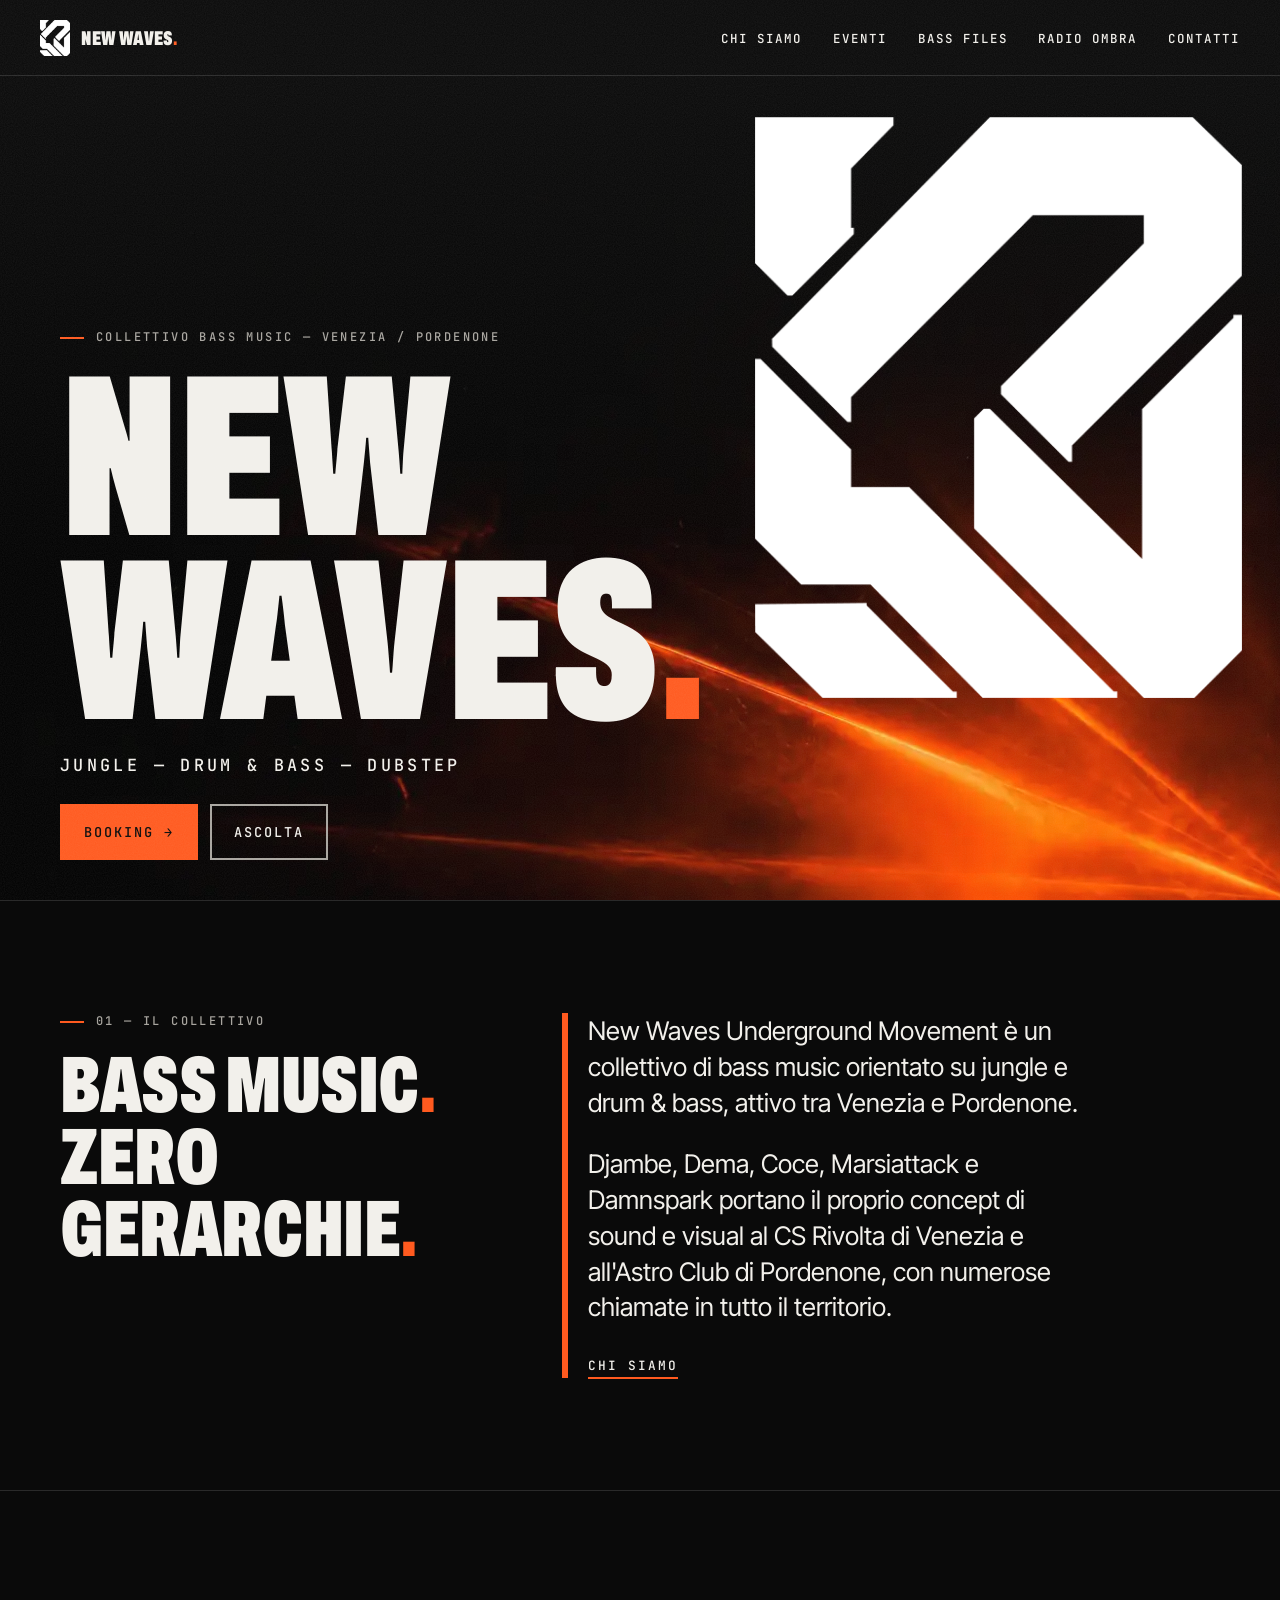
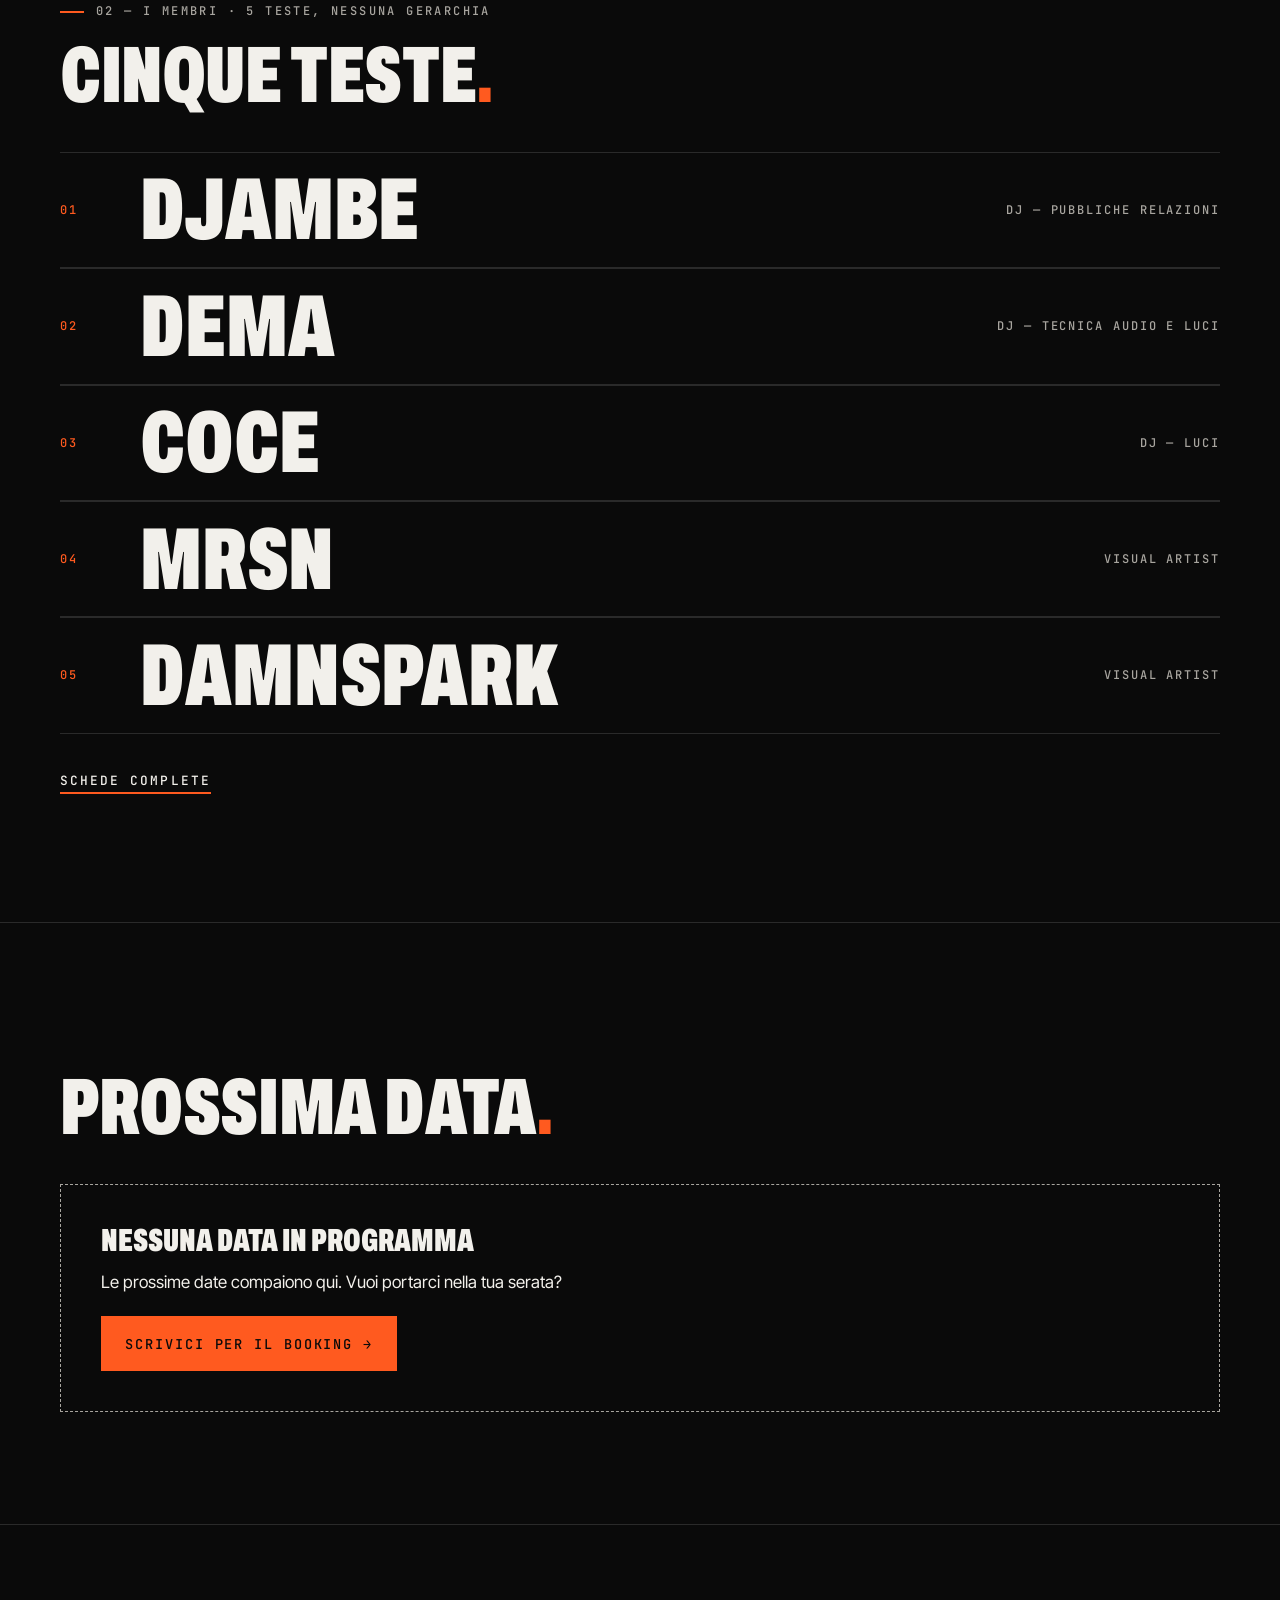
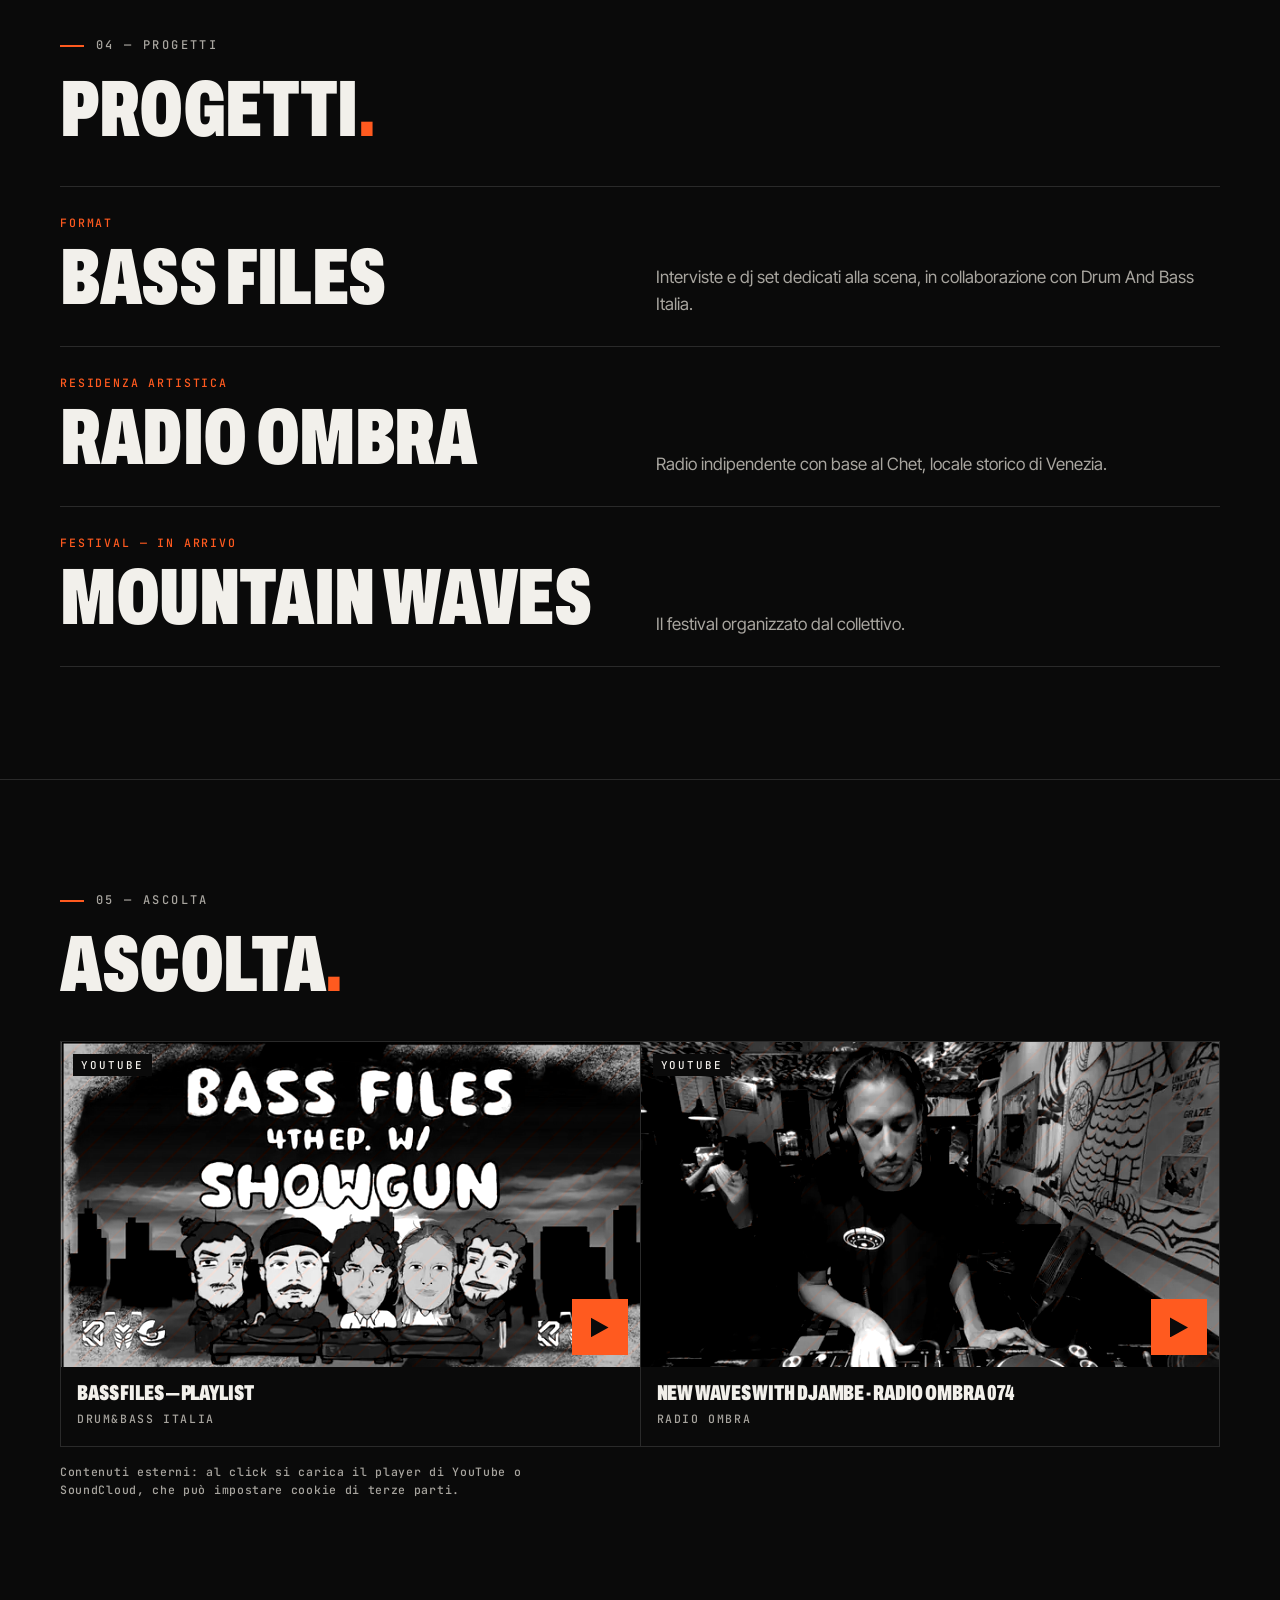
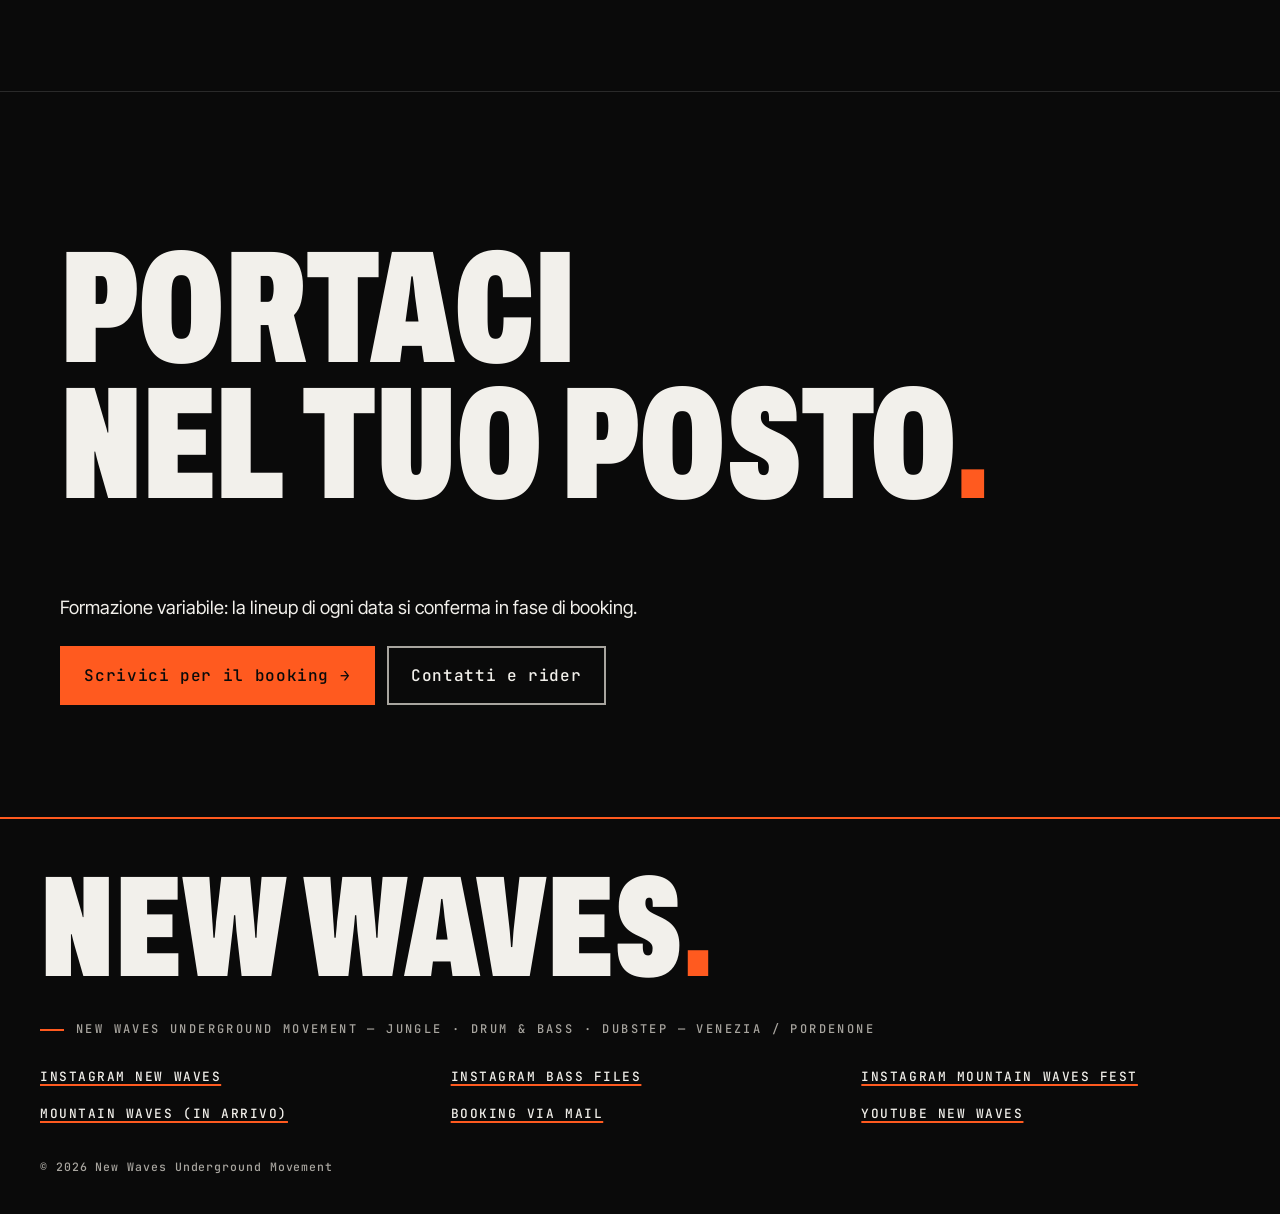
==== index.html @ 93626334 "feat: link YouTube (canale, playlist Bass Files, Radio Ombra 074), supporto playlist nel facade Co-A" ====
<!doctype html>
<html lang="it">
<head>
  <meta charset="utf-8" />
  <meta name="viewport" content="width=device-width, initial-scale=1" />
  <title>New Waves — Jungle, Drum & Bass, Dubstep tra Venezia e Pordenone</title>
  <meta name="description" content="Collettivo bass music tra Venezia e Pordenone: jungle, drum & bass, dubstep. Membri, progetti, set e booking." />
  
  <meta name="theme-color" content="#0A0A0A" />
  <link rel="canonical" href="https://DOMINIO.TLD/" />
  <!-- Open Graph / Twitter -->
  <meta property="og:type" content="website" />
  <meta property="og:locale" content="it_IT" />
  <meta property="og:title" content="New Waves — Jungle, Drum & Bass, Dubstep tra Venezia e Pordenone" />
  <meta property="og:description" content="Collettivo bass music tra Venezia e Pordenone: jungle, drum & bass, dubstep. Membri, progetti, set e booking." />
  <meta property="og:url" content="https://DOMINIO.TLD/" />
  <meta property="og:image" content="https://DOMINIO.TLD/assets/img/og/og-default.jpg" /> <!-- TODO: creare 1200x630 -->
  <meta name="twitter:card" content="summary_large_image" />
  <link rel="icon" href="assets/icons/favicon.svg" type="image/svg+xml" /> <!-- TODO: creare favicon -->
  <link rel="stylesheet" href="css/style.css" />
  <link rel="preload" href="assets/fonts/archivo-var.woff2" as="font" type="font/woff2" crossorigin />
  <script src="js/main.js" defer></script>
</head>
<body data-page="home">
  <!-- HEADER: tenere identico in tutte le pagine (cambia solo aria-current e il prefisso dei percorsi) -->
  <a class="skip-link" href="#main">Vai al contenuto</a>
  <header class="site-header">
    <a class="brand" href="./" aria-label="New Waves — Home" aria-current="page">
      <img src="assets/img/brand/logo-mark-96.webp" width="30" height="36" alt="" />
      <span class="brand__name">NEW WAVES<span class="dot">.</span></span>
    </a>
    <button class="nav-toggle" type="button" aria-expanded="false" aria-controls="site-nav">Menu</button>
    <nav id="site-nav" class="site-nav" aria-label="Principale">
      <ul><li><a href="./chi-siamo/">Chi siamo</a></li><li><a href="./eventi/">Eventi</a></li><li><a href="./bass-files/">Bass Files</a></li><li><a href="./radio-ombra/">Radio Ombra</a></li><li><a href="./contatti/">Contatti</a></li></ul>
    </nav>
  </header>

  <main id="main">
    <!-- HERO: texture arancione su nero, titolo gigante, marchio ritagliato -->
    <section class="hero" aria-labelledby="hero-title">
      <img class="hero__bg" src="assets/img/hero/hero-orange-1400.webp" srcset="assets/img/hero/hero-orange-800.webp 800w, assets/img/hero/hero-orange-1400.webp 1400w, assets/img/hero/hero-orange.webp 2048w" sizes="100vw" width="2048" height="1152" alt="" fetchpriority="high" decoding="async" />
      <img class="hero__mark" src="assets/img/brand/logo-mark.webp" width="1000" height="1194" alt="" />
      <p class="label">Collettivo bass music — Venezia / Pordenone</p>
      <h1 id="hero-title">NEW<br />WAVES<span class="dot">.</span></h1>
      <p class="hero__sub">Jungle — Drum &amp; Bass — Dubstep</p>
      <div class="btn-row">
        <a class="btn" href="mailto:newwavesundergroundmovement@gmail.com?subject=Booking%20New%20Waves">Booking →</a>
        <a class="btn btn--ghost" href="#ascolta">Ascolta</a>
      </div>
    </section>

    <section class="manifesto" aria-labelledby="manifesto">
      <div><p class="label">01 — Il collettivo</p><h2 id="manifesto">Bass music<span class="dot">.</span><br />Zero gerarchie<span class="dot">.</span></h2></div>
      <div class="manifesto__text">
        <p>New Waves Underground Movement è un collettivo di bass music orientato su jungle e drum &amp; bass, attivo tra Venezia e Pordenone.</p>
        <p>Djambe, Dema, Coce, Marsiattack e Damnspark portano il proprio concept di sound e visual al CS Rivolta di Venezia e all'Astro Club di Pordenone, con numerose chiamate in tutto il territorio.</p>
        <a class="link-arrow" href="chi-siamo/">Chi siamo</a>
      </div>
    </section>

    <section aria-labelledby="membri"><p class="label">02 — I membri · 5 teste, nessuna gerarchia</p><h2 id="membri">Cinque teste<span class="dot">.</span></h2>
      <ul class="member-list">
        <li><a class="member-row" href="chi-siamo/#djambe"><span class="member-row__n">01</span><span class="member-row__name">Djambe</span><span class="member-row__role">DJ — Pubbliche relazioni</span></a></li>
        <li><a class="member-row" href="chi-siamo/#dema"><span class="member-row__n">02</span><span class="member-row__name">Dema</span><span class="member-row__role">DJ — Tecnica audio e luci</span></a></li>
        <li><a class="member-row" href="chi-siamo/#coce"><span class="member-row__n">03</span><span class="member-row__name">Coce</span><span class="member-row__role">DJ — Luci</span></a></li>
        <li><a class="member-row" href="chi-siamo/#mrsn"><span class="member-row__n">04</span><span class="member-row__name">MRSN</span><span class="member-row__role">Visual artist</span></a></li>
        <li><a class="member-row" href="chi-siamo/#damnspark"><span class="member-row__n">05</span><span class="member-row__name">Damnspark</span><span class="member-row__role">Visual artist</span></a></li>
      </ul>
      <p class="section-foot"><a class="link-arrow" href="chi-siamo/">Schede complete</a></p>
    </section>

    <section aria-labelledby="prossimo"><p class="label">03 — Prossimo evento</p><h2 id="prossimo">Prossima data<span class="dot">.</span></h2><div data-events="next"></div></section>

    <section aria-labelledby="progetti"><p class="label">04 — Progetti</p><h2 id="progetti">Progetti<span class="dot">.</span></h2>
      <ul class="project-list">
        <li class="project"><p class="project__tag">Format</p><h3><a href="bass-files/">Bass Files</a></h3><p>Interviste e dj set dedicati alla scena, in collaborazione con Drum And Bass Italia.</p></li>
        <li class="project"><p class="project__tag">Residenza artistica</p><h3><a href="radio-ombra/">Radio Ombra</a></h3><p>Radio indipendente con base al Chet, locale storico di Venezia.</p></li>
        <li class="project"><p class="project__tag">Festival — in arrivo</p><h3><a href="mountain-waves/">Mountain Waves</a></h3><p>Il festival organizzato dal collettivo.</p></li>
      </ul>
    </section>

    <section aria-labelledby="ascolta"><p class="label">05 — Ascolta</p><h2 id="ascolta">Ascolta<span class="dot">.</span></h2>
      <div class="media-grid" data-media data-media-limit="4"></div>
      <div class="btn-row">
        <a class="btn" data-channel="youtube" data-channel-label="Tutti i set su YouTube" rel="noopener">Tutti i set su YouTube</a>
        <a class="btn btn--ghost" data-channel="soundcloud" data-channel-label="Tutti i mix su SoundCloud" rel="noopener">Tutti i mix su SoundCloud</a>
      </div>
    </section>

    <section class="cta-booking" aria-labelledby="booking"><p class="label">06 — Booking</p><h2 id="booking">Portaci<br />nel tuo posto<span class="dot">.</span></h2>
      <p>Formazione variabile: la lineup di ogni data si conferma in fase di booking.</p>
      <div class="btn-row"><a class="btn" href="mailto:newwavesundergroundmovement@gmail.com?subject=Booking%20New%20Waves">Scrivici per il booking →</a><a class="btn btn--ghost" href="contatti/">Contatti e rider</a></div>
    </section>
  </main>

  <!-- FOOTER: tenere identico in tutte le pagine -->
  <footer class="site-footer">
    <p class="footer-big" aria-hidden="true">NEW WAVES<span class="dot">.</span></p>
    <p class="label">New Waves Underground Movement — Jungle · Drum &amp; Bass · Dubstep — Venezia / Pordenone</p>
    <ul class="footer-links">
      <li><a href="https://instagram.com/newwaves_um" rel="noopener">Instagram New Waves</a></li>
      <li><a href="https://instagram.com/bass_files_italia" rel="noopener">Instagram Bass Files</a></li>
      <li><a href="https://instagram.com/mountainwavesfest" rel="noopener">Instagram Mountain Waves Fest</a></li>
      <li><a href="mountain-waves/">Mountain Waves (in arrivo)</a></li>
      <li><a href="mailto:newwavesundergroundmovement@gmail.com?subject=Booking%20New%20Waves">Booking via mail</a></li>
      <li><a href="https://www.youtube.com/@Newwaves_undergroundmovement" rel="noopener">YouTube New Waves</a></li>
      <!-- TODO: link canale SoundCloud (da data/media.json -> channels) -->
    </ul>
    <p class="legal">© 2026 New Waves Underground Movement</p>
  </footer>
</body>
</html>
---- css/style.css ----
/* ==========================================================================
   NEW WAVES — style.css
   Organizzazione: 1 Font · 2 Tokens · 3 Base · 4 Layout · 5 Componenti · 6 Pagine · 7 Utility
   Palette: nero / bianco caldo / arancione (unico accento). Zero border-radius.
   ========================================================================== */

/* 1. FONT (self-hosted, subset latin, font-display: swap) ---------------- */
@font-face {
  font-family: "Archivo";
  src: url("../assets/fonts/archivo-var.woff2") format("woff2");
  font-weight: 700 900; font-stretch: 62% 100%; font-display: swap;
}
@font-face {
  font-family: "Inter Tight";
  src: url("../assets/fonts/inter-tight-var.woff2") format("woff2");
  font-weight: 400 700; font-display: swap;
}
@font-face {
  font-family: "JetBrains Mono";
  src: url("../assets/fonts/jetbrains-mono-500.woff2") format("woff2");
  font-weight: 500; font-display: swap;
}

/* 2. TOKENS ------------------------------------------------------------- */
:root {
  /* colore */
  --c-bg: #0a0a0a;
  --c-bg-2: #141414;
  --c-line: #2a2a2a;
  --c-text: #f2f0eb;
  --c-text-dim: #a8a59f;       /* ≈ 7.6:1 su nero */
  --c-accent: #ff5a1f;         /* ≈ 6.6:1 su nero; testo scuro su arancione ≈ 6.6:1 */

  /* tipografia */
  --f-display: "Archivo", "Arial Narrow", "Helvetica Neue", Arial, sans-serif;
  --f-body: "Inter Tight", "Helvetica Neue", Arial, sans-serif;
  --f-mono: "JetBrains Mono", ui-monospace, "SFMono-Regular", Menlo, Consolas, monospace;

  --fs-display: min(31vw, 24rem);
  --fs-h1: clamp(3.5rem, 17vw, 10rem);
  --fs-h2: clamp(2.25rem, 8vw, 5rem);
  --fs-h3: clamp(1.4rem, 3.5vw, 2rem);
  --fs-label: 0.75rem;

  /* layout */
  --gutter: clamp(16px, 4vw, 40px);
  --max: 1240px;
  --header-h: 64px;
  --radius: 0;
  --bar: 6px;                  /* spessore barre arancioni */
}
@media (min-width: 768px) { :root { --header-h: 76px; } }

/* 3. BASE --------------------------------------------------------------- */
*, *::before, *::after { box-sizing: border-box; }
html { scroll-behavior: smooth; -webkit-text-size-adjust: 100%; scroll-padding-top: calc(var(--header-h) + 1rem); }
body {
  margin: 0; background: var(--c-bg); color: var(--c-text);
  font: 400 1.0625rem/1.6 var(--f-body);
  overflow-x: hidden;
}
/* grana leggera sul nero: tile SVG inline (nessuna richiesta di rete) */
body::after {
  content: ""; position: fixed; inset: 0; z-index: 90; pointer-events: none; opacity: .07;
  background-image: url("data:image/svg+xml,%3Csvg xmlns='http://www.w3.org/2000/svg' width='160' height='160'%3E%3Cfilter id='n'%3E%3CfeTurbulence type='fractalNoise' baseFrequency='.9' numOctaves='2' stitchTiles='stitch'/%3E%3CfeColorMatrix values='0 0 0 0 1 0 0 0 0 1 0 0 0 0 1 0 0 0 1 0'/%3E%3C/filter%3E%3Crect width='160' height='160' filter='url(%23n)'/%3E%3C/svg%3E");
}
img, video, iframe { max-width: 100%; display: block; }
a { color: inherit; text-decoration-color: var(--c-accent); text-decoration-thickness: 2px; text-underline-offset: 0.22em; }
a:hover { color: var(--c-accent); }
:focus-visible { outline: 2px solid var(--c-accent); outline-offset: 3px; }
::selection { background: var(--c-accent); color: var(--c-bg); }
h1, h2, h3 {
  font-family: var(--f-display); font-weight: 900; font-stretch: 62%;
  text-transform: uppercase; line-height: .9; margin: 0 0 .5em; letter-spacing: -.005em;
}
h1 { font-size: var(--fs-h1); }
h2 { font-size: var(--fs-h2); }
h3 { font-size: var(--fs-h3); line-height: 1; }
p { margin: 0 0 1em; max-width: 62ch; }
.dot { color: var(--c-accent); }

/* micro-etichetta mono con numerazione */
.label {
  font: 500 var(--fs-label)/1.4 var(--f-mono); letter-spacing: .2em; text-transform: uppercase;
  color: var(--c-text-dim); margin: 0 0 1.25rem; max-width: none;
}
.label::before { content: ""; display: inline-block; width: 1.5rem; height: 2px; background: var(--c-accent); vertical-align: middle; margin-right: .75rem; }

/* 4. LAYOUT ------------------------------------------------------------- */
main { padding-top: var(--header-h); }
.wrap { max-width: var(--max); margin-inline: auto; padding-inline: var(--gutter); }
main > section { border-top: 1px solid var(--c-line); padding-block: clamp(3rem, 9vw, 7rem); }
/* contenuto allineato alla colonna centrale (--max) senza centrare i singoli blocchi */
main > section { padding-inline: max(var(--gutter), calc((100% - var(--max)) / 2 + var(--gutter))); }
.skip-link { position: absolute; left: -999px; top: 0; background: var(--c-accent); color: var(--c-bg); padding: .75rem 1rem; z-index: 100; font-weight: 700; }
.skip-link:focus { left: 0; color: var(--c-bg); }

/* 5. COMPONENTI --------------------------------------------------------- */
/* header + nav */
.site-header {
  position: fixed; inset: 0 0 auto 0; height: var(--header-h); z-index: 50;
  display: flex; align-items: center; justify-content: space-between;
  padding-inline: var(--gutter); background: var(--c-bg); border-bottom: 1px solid var(--c-line);
}
.brand { display: flex; align-items: center; gap: .7rem; text-decoration: none; }
.brand img { height: 36px; width: auto; }
.brand__name { font: 900 1.25rem/1 var(--f-display); font-stretch: 62%; letter-spacing: .02em; }
.brand:hover { color: var(--c-text); }
.site-nav ul { list-style: none; display: flex; gap: clamp(1rem, 2.4vw, 2.25rem); margin: 0; padding: 0; }
.site-nav a {
  text-decoration: none; font: 500 .78rem var(--f-mono); letter-spacing: .16em; text-transform: uppercase;
  padding-block: .5rem; border-bottom: 2px solid transparent; transition: border-color .15s;
}
.site-nav a:hover, .site-nav a[aria-current="page"] { color: var(--c-text); border-bottom-color: var(--c-accent); }
.nav-toggle {
  display: none; background: none; color: var(--c-text); border: 1px solid var(--c-text-dim);
  padding: .6rem 1rem; font: 500 .78rem var(--f-mono); letter-spacing: .16em; text-transform: uppercase; cursor: pointer;
  min-height: 44px;
}
.nav-toggle[aria-expanded="true"] { background: var(--c-accent); border-color: var(--c-accent); color: var(--c-bg); }
@media (max-width: 767px) {
  .nav-toggle { display: inline-block; }
  .site-nav { position: fixed; inset: var(--header-h) 0 0 0; background: var(--c-bg); padding: 1.5rem var(--gutter); display: none; overflow-y: auto; }
  .site-nav.is-open { display: block; }
  .site-nav ul { flex-direction: column; gap: 0; }
  .site-nav li { border-bottom: 1px solid var(--c-line); }
  .site-nav a { display: block; font: 900 clamp(2.5rem, 13vw, 4rem)/1 var(--f-display); font-stretch: 62%; letter-spacing: 0; padding-block: 1rem; border-bottom: 0; }
  .site-nav a:hover, .site-nav a[aria-current="page"] { color: var(--c-accent); }
}

/* bottoni */
.btn {
  display: inline-flex; align-items: center; gap: .6rem; background: var(--c-accent); color: var(--c-bg);
  font: 500 .85rem var(--f-mono); letter-spacing: .14em; text-transform: uppercase; font-weight: 500;
  padding: 1.05rem 1.4rem; min-height: 48px; text-decoration: none; border: 2px solid var(--c-accent); border-radius: var(--radius);
  transition: background .15s, color .15s;
}
.btn:hover { background: var(--c-text); border-color: var(--c-text); color: var(--c-bg); }
.btn--ghost { background: transparent; color: var(--c-text); border-color: var(--c-text-dim); }
.btn--ghost:hover { background: var(--c-accent); border-color: var(--c-accent); color: var(--c-bg); }
.btn--off { transition: none; background: transparent; border-style: dashed; border-color: var(--c-line); color: var(--c-text-dim); cursor: default; }
.btn-row { display: flex; flex-wrap: wrap; gap: .75rem; margin-top: 1.5rem; }
.link-arrow { font: 500 .8rem var(--f-mono); letter-spacing: .16em; text-transform: uppercase; text-decoration: none; border-bottom: 2px solid var(--c-accent); padding-bottom: .2rem; }

/* slot foto (le foto arrivano dopo; specifiche in assets/img/README.md — TODO) */
.photo-slot {
  position: relative; aspect-ratio: 4 / 5; background: var(--c-bg-2); border: 1px solid var(--c-line); overflow: hidden;
  display: flex; align-items: flex-end; padding: .75rem;
  background-image: repeating-linear-gradient(135deg, transparent 0 14px, rgba(255,90,31,.12) 14px 16px);
}
.photo-slot span { font: 500 .68rem var(--f-mono); letter-spacing: .18em; text-transform: uppercase; color: var(--c-text-dim); }
.photo-slot img { position: absolute; inset: 0; width: 100%; height: 100%; object-fit: cover; filter: grayscale(1) contrast(1.1); } /* foto sempre in bianco e nero */

/* media / facade (YouTube, SoundCloud) */
.media-grid { display: grid; gap: 1px; background: var(--c-line); border: 1px solid var(--c-line); grid-template-columns: 1fr; }
@media (min-width: 768px) { .media-grid { grid-template-columns: repeat(2, 1fr); } }
.media-item { background: var(--c-bg); display: flex; flex-direction: column; }
.facade {
  position: relative; aspect-ratio: 16 / 9; width: 100%; padding: 0; border: 0; color: inherit; text-align: left; cursor: pointer;
  background: var(--c-bg-2); overflow: hidden; display: block;
  background-image: repeating-linear-gradient(135deg, transparent 0 14px, rgba(255,90,31,.1) 14px 16px);
}
.facade img { position: absolute; inset: 0; width: 100%; height: 100%; object-fit: cover; filter: grayscale(1) contrast(1.15); mix-blend-mode: luminosity; }
.facade__plat { position: absolute; left: .75rem; top: .75rem; font: 500 .68rem var(--f-mono); letter-spacing: .18em; text-transform: uppercase; background: var(--c-bg); padding: .25rem .5rem; }
.facade__play { position: absolute; right: .75rem; bottom: .75rem; width: 56px; height: 56px; background: var(--c-accent); display: grid; place-items: center; transition: background .15s; }
.facade__play::after { content: ""; width: 18px; height: 20px; background: var(--c-bg); clip-path: polygon(0 0, 0 100%, 100% 50%); }
.facade:hover .facade__play { background: var(--c-text); }
.facade iframe { position: absolute; inset: 0; width: 100%; height: 100%; border: 0; }
.facade--empty { cursor: default; display: grid; place-items: center; }
.facade--empty .facade__empty { font: 500 .8rem var(--f-mono); letter-spacing: .18em; text-transform: uppercase; color: var(--c-text-dim); }
.media-meta { padding: 1rem 1rem 1.25rem; }
.media-meta h3 { font-size: 1.35rem; margin: 0 0 .35rem; }
.media-meta p { margin: 0; font: 500 .72rem var(--f-mono); letter-spacing: .14em; text-transform: uppercase; color: var(--c-text-dim); }
.media-note { font: 500 .72rem/1.6 var(--f-mono); letter-spacing: .06em; color: var(--c-text-dim); margin-top: 1rem; max-width: 70ch; }

/* eventi */
.event { display: grid; grid-template-columns: 1fr; gap: .5rem 2rem; padding-block: 1.5rem; border-top: 2px solid var(--c-accent); }
@media (min-width: 768px) { .event { grid-template-columns: 12rem 1fr; } }
.event__date { font: 500 .9rem var(--f-mono); letter-spacing: .14em; color: var(--c-accent); margin: 0; }
.event h3 { margin: 0 0 .25rem; }
.event h3 a { text-decoration: none; }
.event__flyer { grid-column: 1 / -1; max-width: 360px; width: 100%; height: auto; aspect-ratio: 4 / 5; object-fit: cover; filter: grayscale(1) contrast(1.1); }
.event p { margin: 0; }
.empty { border: 1px dashed var(--c-text-dim); padding: clamp(1.25rem, 4vw, 2.5rem); }
.empty p { margin-bottom: 1.25rem; }
.empty strong { font: 900 var(--fs-h3)/1 var(--f-display); font-stretch: 62%; text-transform: uppercase; display: block; margin-bottom: .75rem; }

/* footer */
.site-footer { border-top: 2px solid var(--c-accent); padding: 3rem var(--gutter) 2.5rem; position: relative; overflow: hidden; }
.site-footer > * { max-width: var(--max); margin-inline: auto; }
.footer-big { font: 900 clamp(3rem, 14vw, 9rem)/.85 var(--f-display); font-stretch: 62%; text-transform: uppercase; margin-bottom: 2rem; }
.footer-links { list-style: none; display: grid; grid-template-columns: 1fr; gap: .5rem 2rem; padding: 0; margin: 1.5rem auto; }
@media (min-width: 480px) { .footer-links { grid-template-columns: repeat(2, 1fr); } }
@media (min-width: 1100px) { .footer-links { grid-template-columns: repeat(3, 1fr); } }
.footer-links a { font: 500 .8rem var(--f-mono); letter-spacing: .12em; text-transform: uppercase; display: inline-block; padding-block: .35rem; }
.legal { font: 500 .72rem var(--f-mono); letter-spacing: .08em; color: var(--c-text-dim); margin: 2rem auto 0; max-width: var(--max); }

/* reveal allo scroll (la classe la aggiunge il JS solo sotto il fold) */
.is-hidden { opacity: 0; transform: translateY(24px); }
.reveal { transition: opacity .5s ease-out, transform .5s ease-out; }

/* 6. PAGINE ------------------------------------------------------------- */
/* hero home */
.hero {
  position: relative; min-height: min(calc(100svh - var(--header-h)), 52rem); display: flex; flex-direction: column; justify-content: flex-end;
  border-top: 0 !important; overflow: hidden; padding-block: 2rem 2.5rem !important;
}
.hero__bg { position: absolute; inset: 0; width: 100%; height: 100%; object-fit: cover; object-position: 70% 100%; z-index: -2; }
.hero::before { content: ""; position: absolute; inset: 0; z-index: -1; background: linear-gradient(to top, rgba(10,10,10,0) 40%, var(--c-bg) 100%); } /* sfuma verso il nero in alto */
.hero__mark {
  position: absolute; z-index: -1; right: -16%; top: 3%; width: 68vw; max-width: 560px; height: auto;
  mix-blend-mode: normal;
}
.hero > :not(img) { width: 100%; min-width: 0; }
.hero h1 { font-size: var(--fs-display); line-height: .8; margin: 0 0 1.25rem; }
.hero__sub { font: 500 clamp(.78rem, 2.6vw, 1.05rem) var(--f-mono); letter-spacing: .2em; text-transform: uppercase; margin: 0 0 1.75rem; }
.hero .btn-row { margin-top: 0; }
@media (min-width: 768px) { :root { --fs-display: min(18vw, 17rem); } .hero__mark { right: 3%; top: 5%; width: 38vw; max-width: 520px; } }

/* sezione con barra arancione laterale (manifesto) */
.manifesto { display: grid; gap: 2rem; }
.manifesto__text { border-left: var(--bar) solid var(--c-accent); padding-left: 1.25rem; }
.manifesto__text p { font-size: clamp(1.15rem, 3vw, 1.6rem); line-height: 1.4; max-width: 34ch; }
@media (min-width: 768px) { .manifesto { grid-template-columns: 5fr 7fr; align-items: start; } }

/* anteprima membri: righe numerate */
.member-list { list-style: none; margin: 0; padding: 0; }
.member-row { text-decoration: none; display: grid; grid-template-columns: 2.5rem 1fr; gap: .25rem 1rem; align-items: baseline; padding-block: 1.1rem; border-top: 1px solid var(--c-line); transition: border-color .15s; }
.member-row:last-child { border-bottom: 1px solid var(--c-line); }
.member-row:hover { border-top-color: var(--c-accent); }
.member-row__n { font: 500 .75rem var(--f-mono); letter-spacing: .14em; color: var(--c-accent); }
.member-row__name { font: 900 clamp(2.5rem, 11vw, 5.5rem)/.9 var(--f-display); font-stretch: 62%; text-transform: uppercase; margin: 0; }
.member-row__role { grid-column: 2; font: 500 .75rem var(--f-mono); letter-spacing: .16em; text-transform: uppercase; color: var(--c-text-dim); margin: 0; }
@media (min-width: 768px) {
  .member-row { grid-template-columns: 4rem 1fr auto; align-items: center; }
  .member-row__role { grid-column: 3; text-align: right; }
}
.section-foot { margin-top: 2rem; }

/* anteprima progetti: righe a tutta larghezza */
.project-list { list-style: none; margin: 0; padding: 0; }
.project { display: grid; gap: .5rem 2rem; padding-block: 1.75rem; border-top: 1px solid var(--c-line); position: relative; }
.project:last-child { border-bottom: 1px solid var(--c-line); }
.project::before { content: ""; position: absolute; left: 0; top: -1px; height: 2px; width: 0; background: var(--c-accent); transition: width .25s ease-out; }
.project:hover::before, .project:focus-within::before { width: 100%; }
.project h3 { font-size: clamp(2.5rem, 9vw, 5rem); margin: 0; }
.project h3 a { text-decoration: none; }
.project h3 a::after { content: ""; position: absolute; inset: 0; } /* tutta la riga cliccabile */
.project p { margin: 0; color: var(--c-text-dim); }
.project__tag { font: 500 .72rem var(--f-mono); letter-spacing: .16em; text-transform: uppercase; color: var(--c-accent) !important; }
@media (min-width: 768px) { .project { grid-template-columns: 1fr 1fr; align-items: end; } .project__tag { grid-column: 1 / -1; } }


/* intestazione pagine interne */
.page-head { max-width: var(--max); margin: 0 auto; padding: clamp(3rem, 8vw, 6rem) var(--gutter) clamp(2rem, 5vw, 3.5rem); }
.page-head h1 { margin: 0; }

/* chi siamo: bio con marchio ritagliato */
.about { position: relative; display: grid; gap: 2rem; overflow: hidden; }
.about__mark { position: absolute; z-index: -1; right: -18%; bottom: -12%; width: 70vw; max-width: 520px; height: auto; opacity: .1; }
.about__text p { font-size: clamp(1.05rem, 2.4vw, 1.3rem); line-height: 1.5; max-width: 52ch; }
@media (min-width: 768px) { .about { grid-template-columns: 5fr 7fr; align-items: start; } }

/* schede membri */
.member-grid { display: grid; gap: clamp(3rem, 8vw, 5rem); }
.member { display: grid; gap: 1.25rem; scroll-margin-top: calc(var(--header-h) + 1rem); }
.member .photo-slot { max-width: 420px; width: 62%; }
@media (min-width: 768px) { .member .photo-slot { width: 100%; } }
.member--short .photo-slot { aspect-ratio: 1; }
.member__body { border-top: var(--bar) solid var(--c-accent); padding-top: 1rem; }
.member__n { font: 500 .75rem var(--f-mono); letter-spacing: .14em; color: var(--c-accent); margin: 0 0 .5rem; }
.member h3 { font-size: clamp(3rem, 12vw, 6rem); margin: 0 0 .25rem; }
.member__role { font: 500 .78rem var(--f-mono); letter-spacing: .16em; text-transform: uppercase; color: var(--c-text-dim); margin-bottom: 1.5rem; }
@media (min-width: 768px) {
  .member { grid-template-columns: 4fr 8fr; gap: 2.5rem; align-items: start; }
}

/* collaboratori */
.collab-list { list-style: none; margin: 1.5rem 0 0; padding: 0; }
.collab { display: grid; gap: .25rem 2rem; padding-block: 1.25rem; border-top: 1px solid var(--c-line); }
.collab:last-child { border-bottom: 1px solid var(--c-line); }
.collab h3 { margin: 0; font-size: clamp(2rem, 7vw, 3.25rem); }
.collab p { margin: 0; }
.collab__role { font: 500 .75rem var(--f-mono); letter-spacing: .16em; text-transform: uppercase; color: var(--c-accent); }
@media (min-width: 768px) { .collab { grid-template-columns: 1fr 1fr 2fr; align-items: baseline; } }

/* accordion (details nativo: tastiera e screen reader inclusi) */
.accordion { border-top: 1px solid var(--c-line); border-bottom: 1px solid var(--c-line); }
.accordion summary { list-style: none; cursor: pointer; padding: 1.25rem 0; min-height: 48px; font: 900 var(--fs-h3)/1 var(--f-display); font-stretch: 62%; text-transform: uppercase; display: flex; justify-content: space-between; align-items: center; gap: 1rem; }
.accordion summary::-webkit-details-marker { display: none; }
.accordion summary::after { content: "+"; font: 500 1.5rem var(--f-mono); color: var(--c-accent); }
.accordion[open] summary::after { content: "−"; }
.accordion summary:hover { color: var(--c-accent); }
.accordion__body { padding-bottom: 1.5rem; border-left: var(--bar) solid var(--c-accent); padding-left: 1.25rem; }
.accordion__body ul { margin: 0 0 1rem; padding-left: 1.1rem; }

/* locali */
.venue-list { list-style: none; margin: 0; padding: 0; }
.venue-list li { display: grid; gap: .25rem 2rem; padding-block: 1.25rem; border-top: 1px solid var(--c-line); }
.venue-list li:last-child { border-bottom: 1px solid var(--c-line); }
.venue-list h3 { margin: 0; font-size: clamp(2rem, 7vw, 3.25rem); }
.venue__where { margin: 0; font: 500 .78rem var(--f-mono); letter-spacing: .14em; text-transform: uppercase; color: var(--c-text-dim); }
@media (min-width: 768px) { .venue-list li { grid-template-columns: 1fr 1fr; align-items: baseline; } }

/* specifiche tecniche */
.spec-list { list-style: none; margin: 0 0 1rem; padding: 0; }
.spec-list li { display: grid; gap: .25rem 2rem; padding-block: 1rem; border-top: 1px solid var(--c-line); }
.spec-list li:last-child { border-bottom: 1px solid var(--c-line); }
.spec__k { font: 500 .75rem var(--f-mono); letter-spacing: .16em; text-transform: uppercase; color: var(--c-accent); }
@media (min-width: 768px) { .spec-list li { grid-template-columns: 12rem 1fr; } }
.cta-booking .btn { font-size: clamp(.7rem, 3.3vw, 1rem); letter-spacing: .04em; text-transform: none; overflow-wrap: anywhere; }

/* booking CTA */
.cta-booking h2 { font-size: clamp(3rem, 14vw, 10rem); line-height: .85; }
.cta-booking p:not(.label) { font-size: 1.15rem; }

/* 7. UTILITY ------------------------------------------------------------ */
.page-404 { min-height: 100vh; display: grid; align-content: center; }
@media (prefers-reduced-motion: reduce) {
  *, *::before, *::after { animation: none !important; transition: none !important; scroll-behavior: auto !important; }
  .is-hidden { opacity: 1; transform: none; }
}
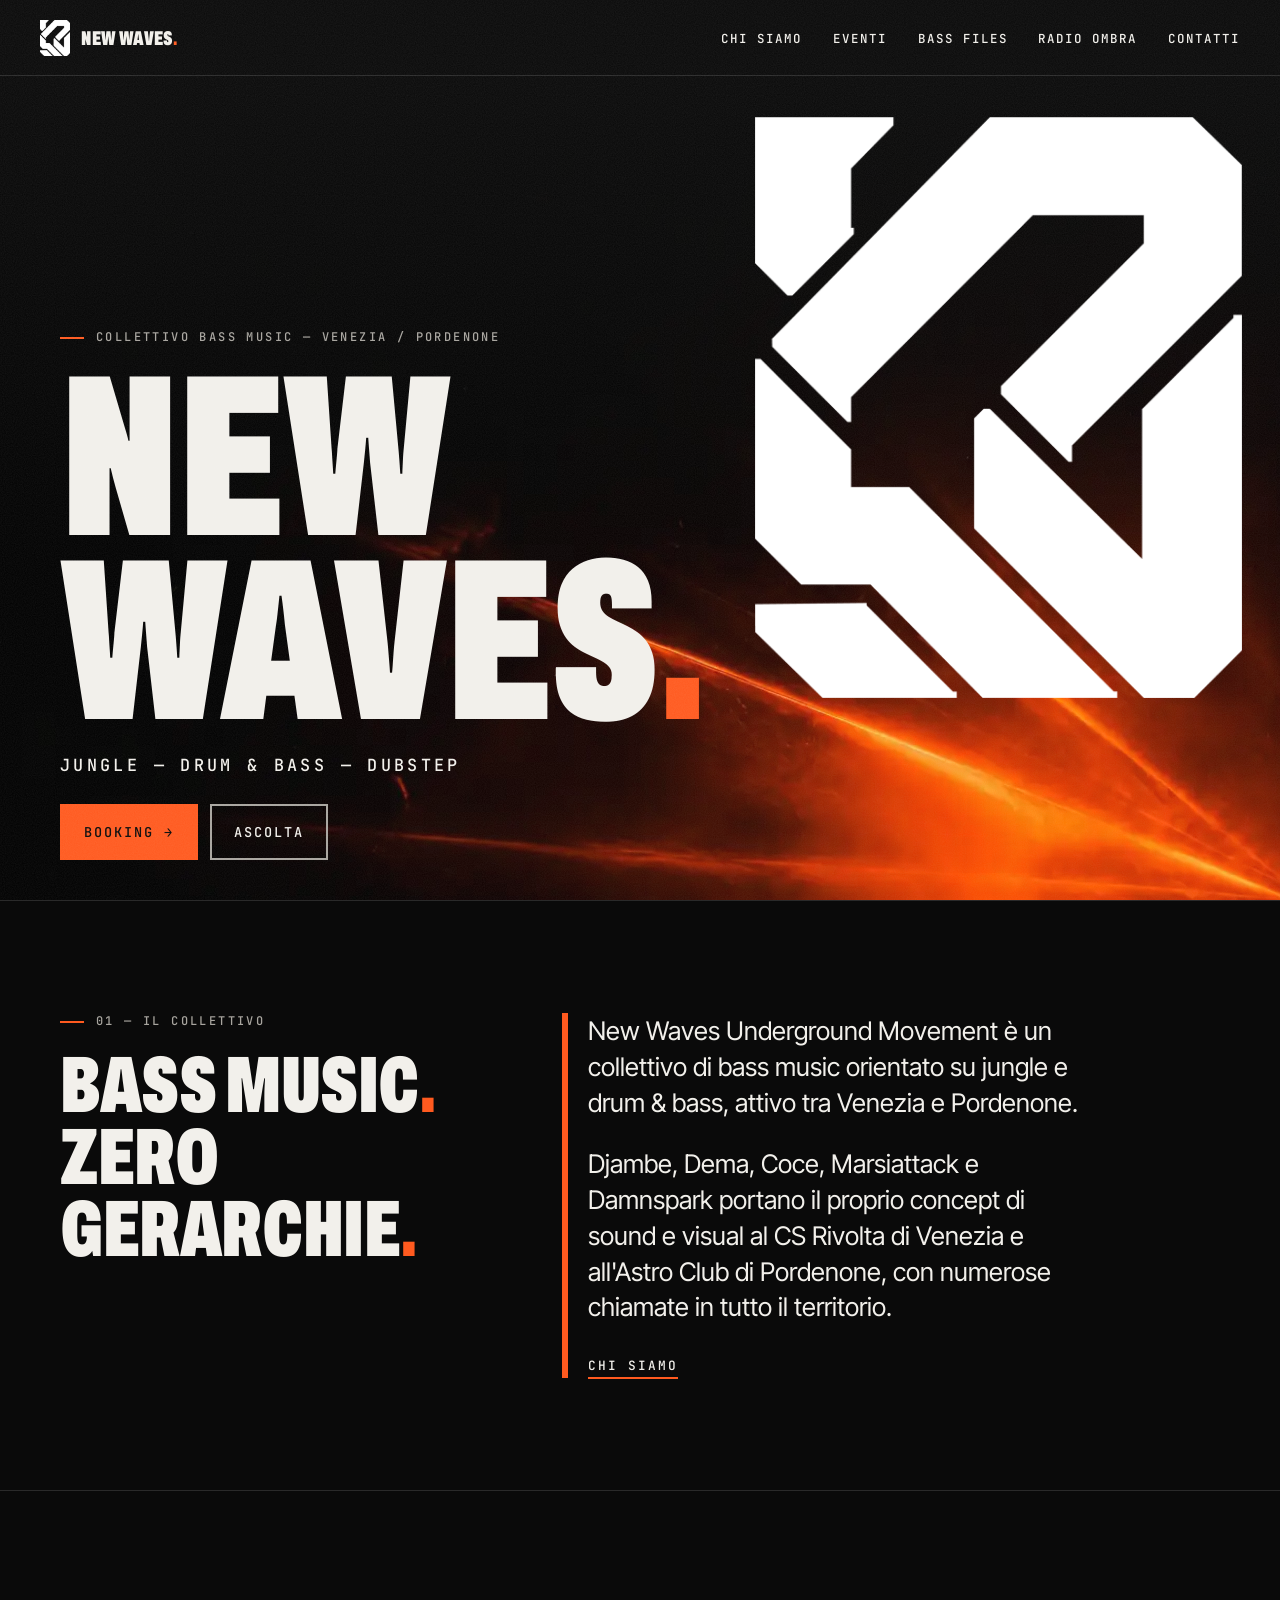
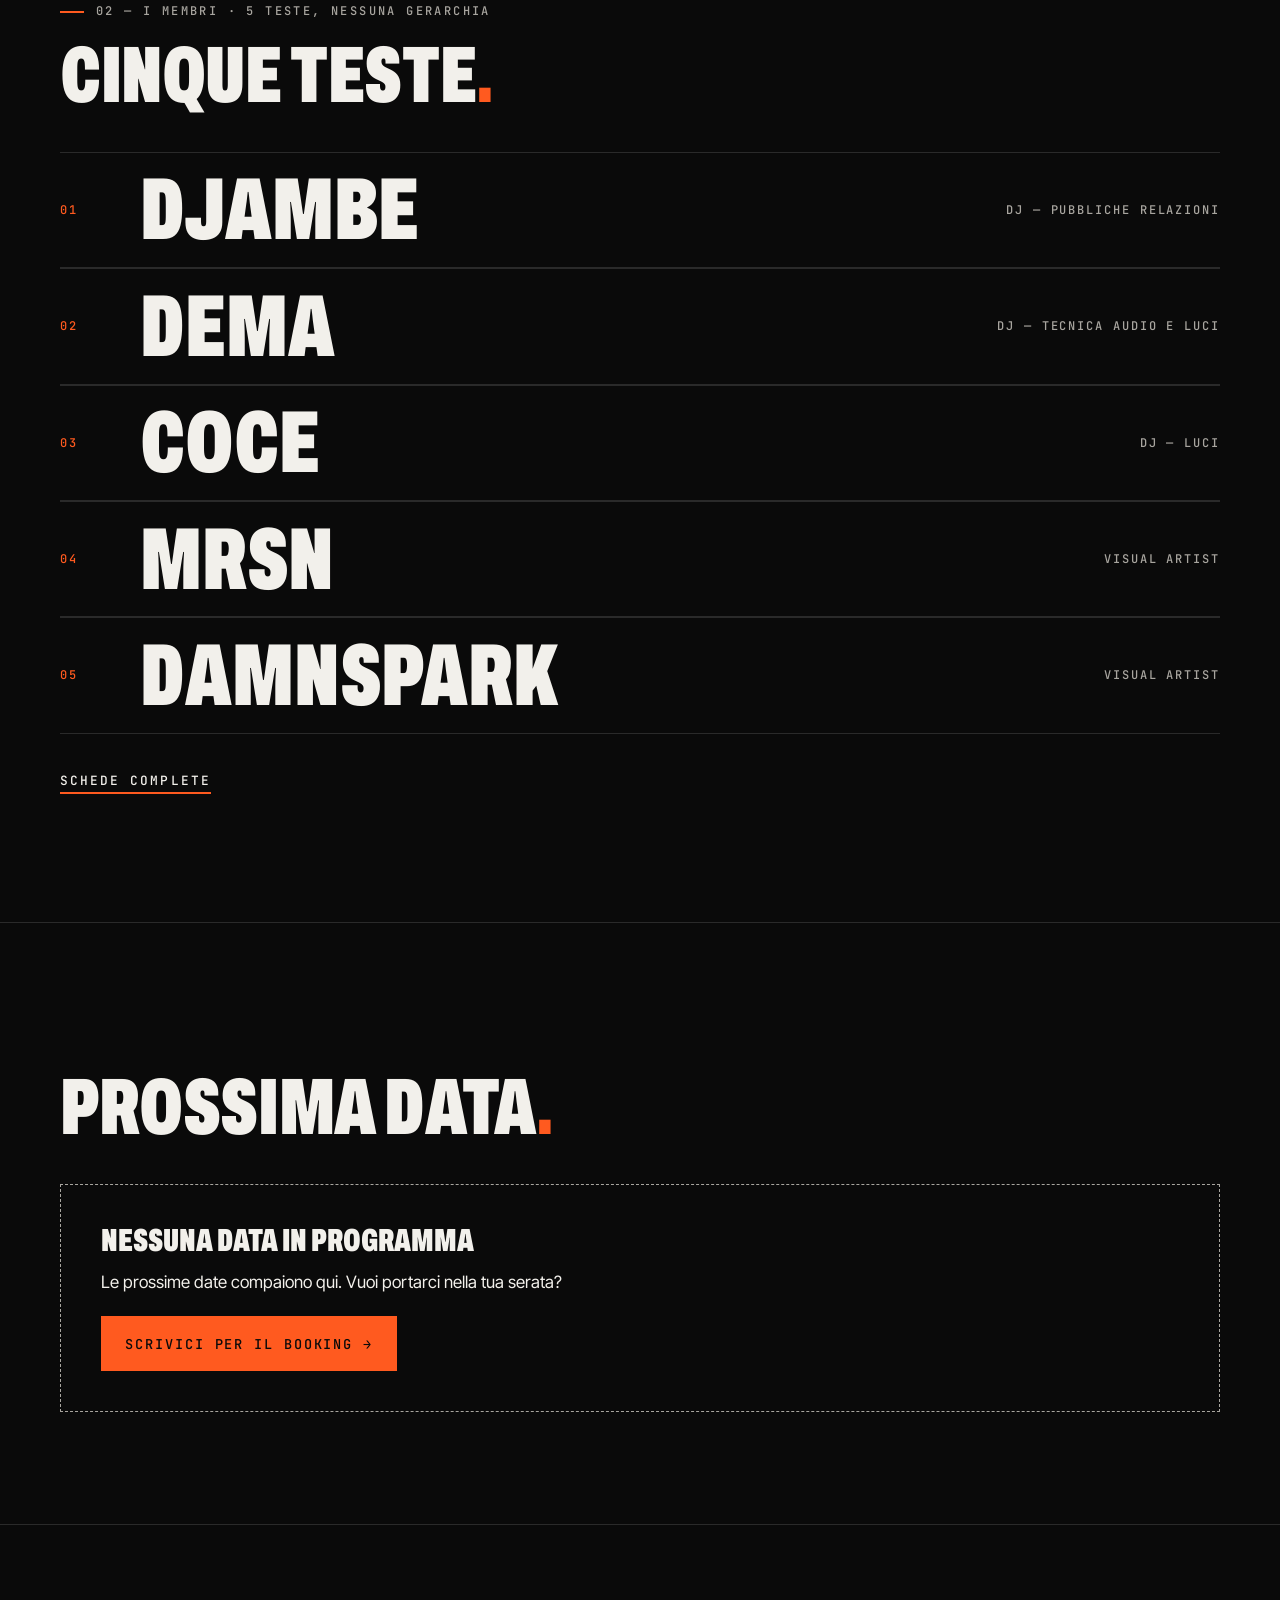
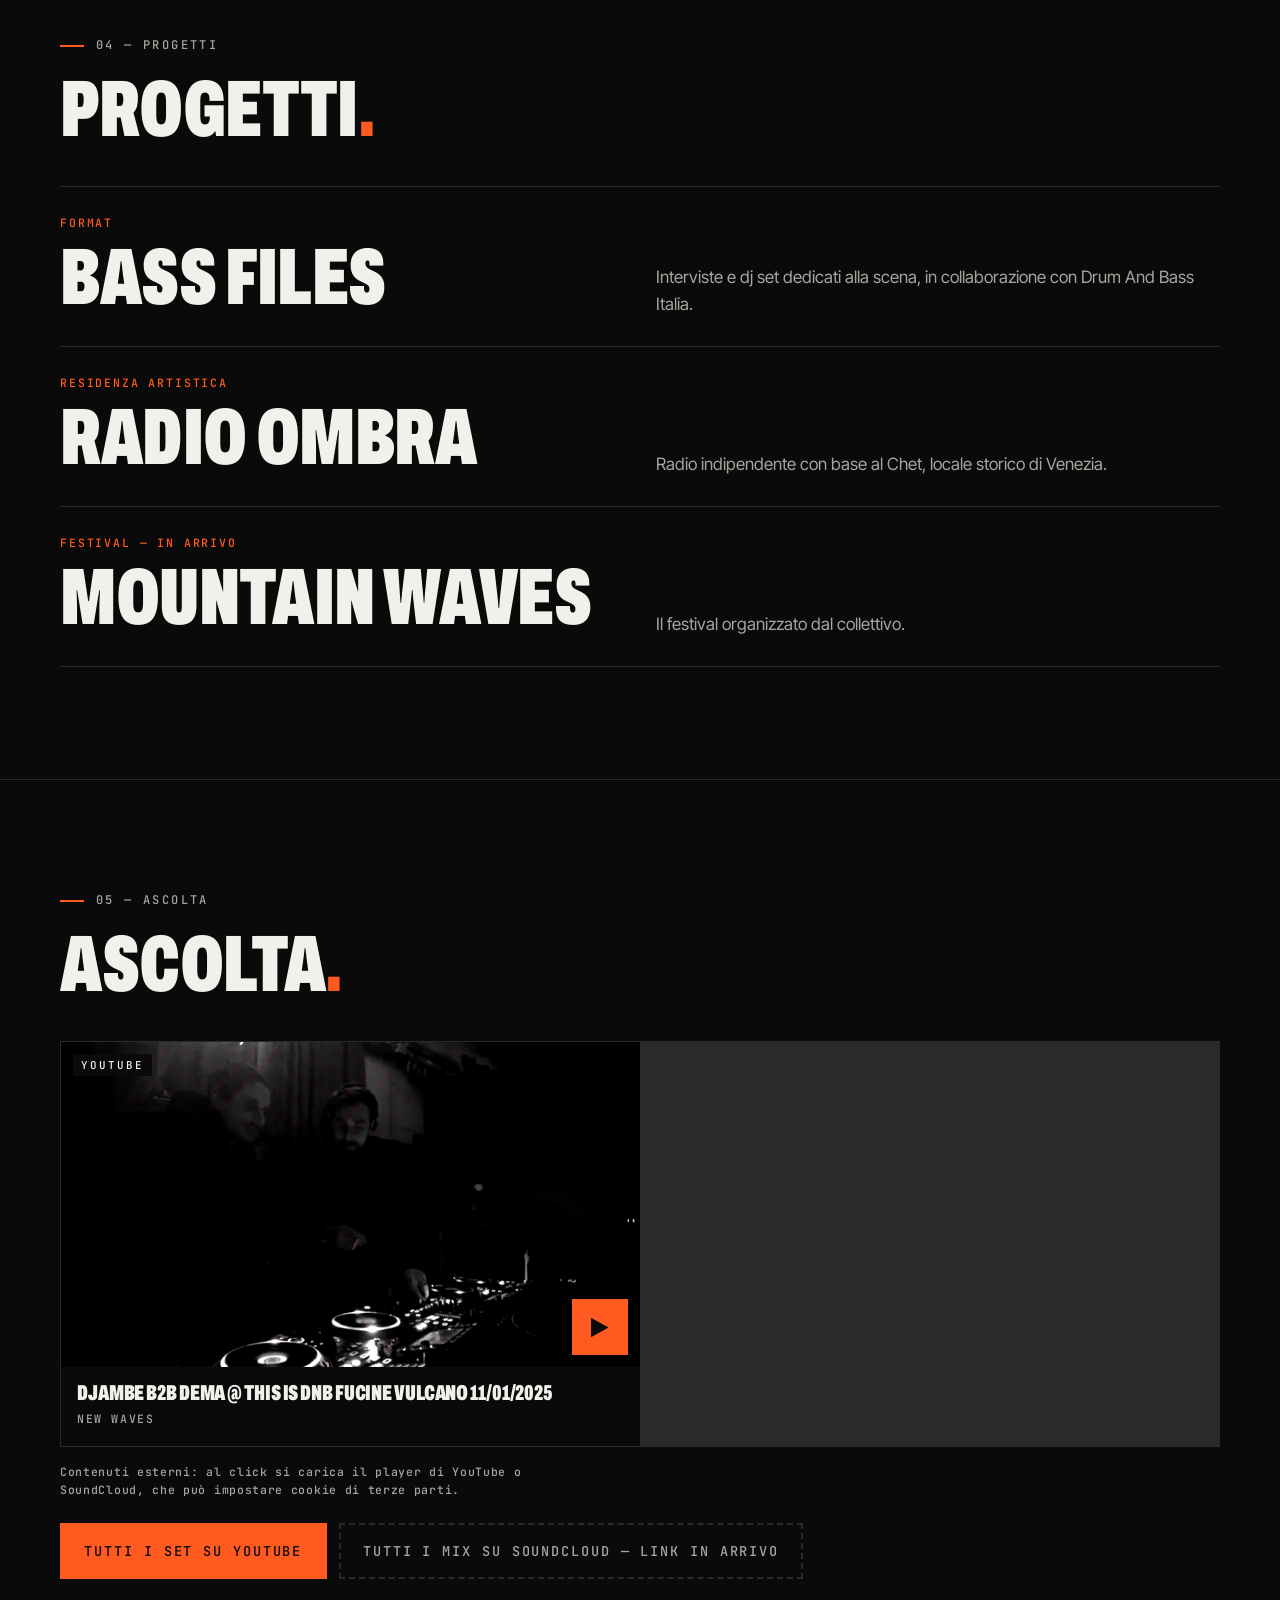
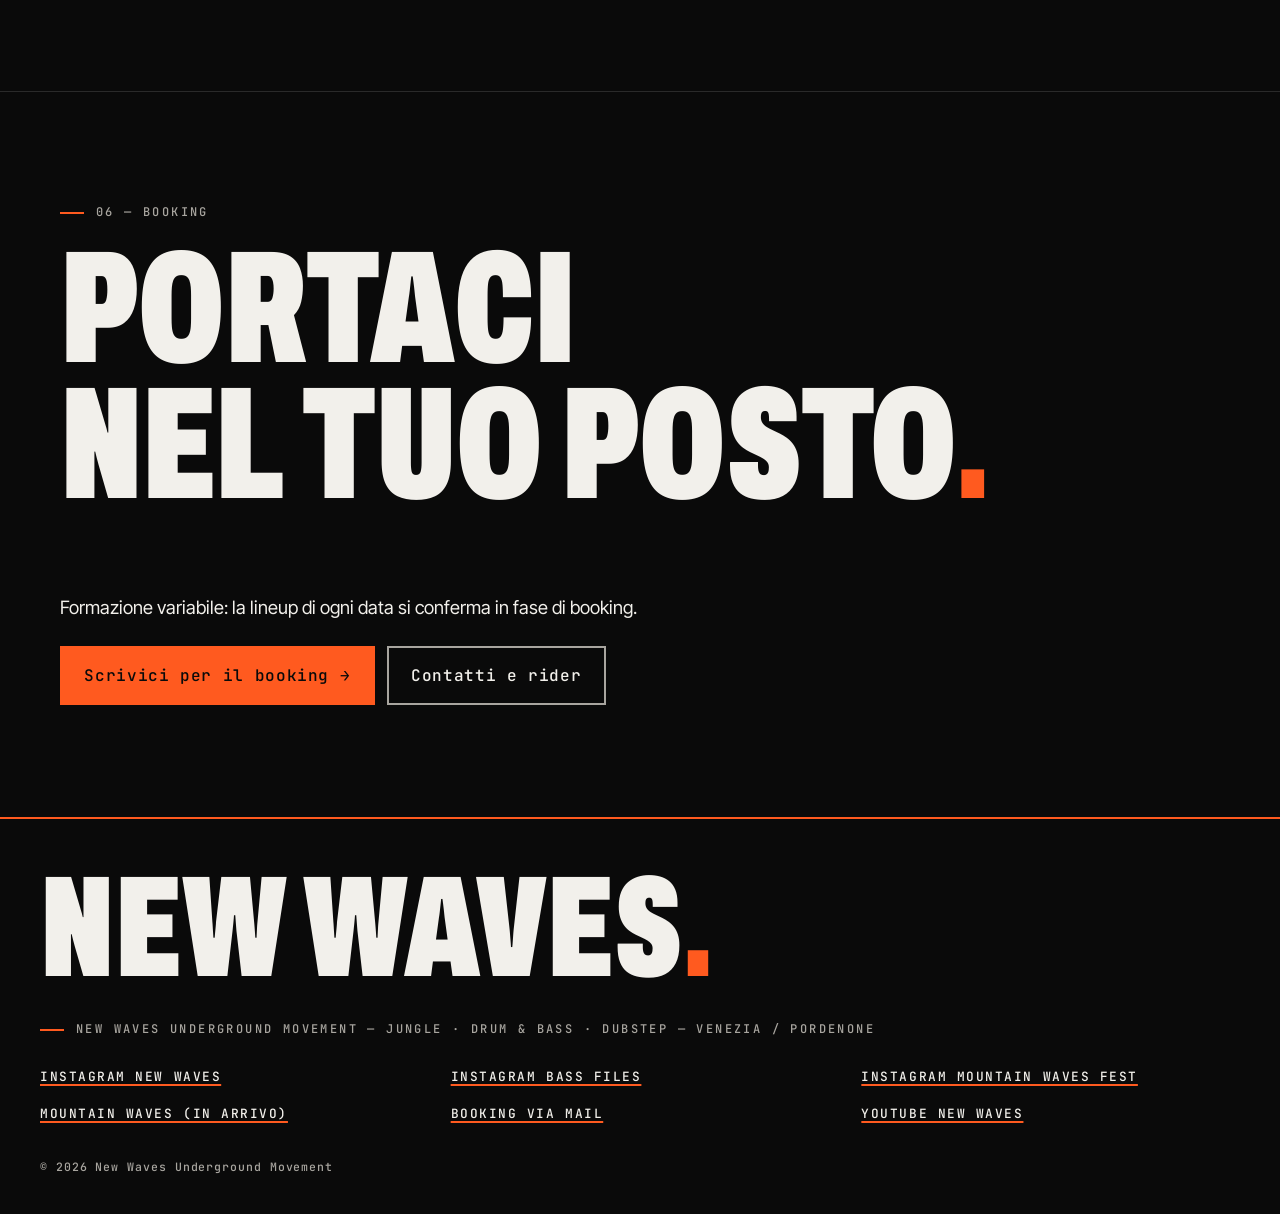
==== commit 8d87bf8e: "feat: video YouTube in Home, Radio Ombra e Bass Files Co-Authored-By: Claude Sonnet 5.5 <noreply@ant" ====
--- a/index.html
+++ b/index.html
@@ -80,7 +80,7 @@
     </section>
 
     <section aria-labelledby="ascolta"><p class="label">05 — Ascolta</p><h2 id="ascolta">Ascolta<span class="dot">.</span></h2>
-      <div class="media-grid" data-media data-media-limit="4"></div>
+      <div class="media-grid" data-media data-media-tag="collettivo" data-media-limit="4"></div>
       <div class="btn-row">
         <a class="btn" data-channel="youtube" data-channel-label="Tutti i set su YouTube" rel="noopener">Tutti i set su YouTube</a>
         <a class="btn btn--ghost" data-channel="soundcloud" data-channel-label="Tutti i mix su SoundCloud" rel="noopener">Tutti i mix su SoundCloud</a>
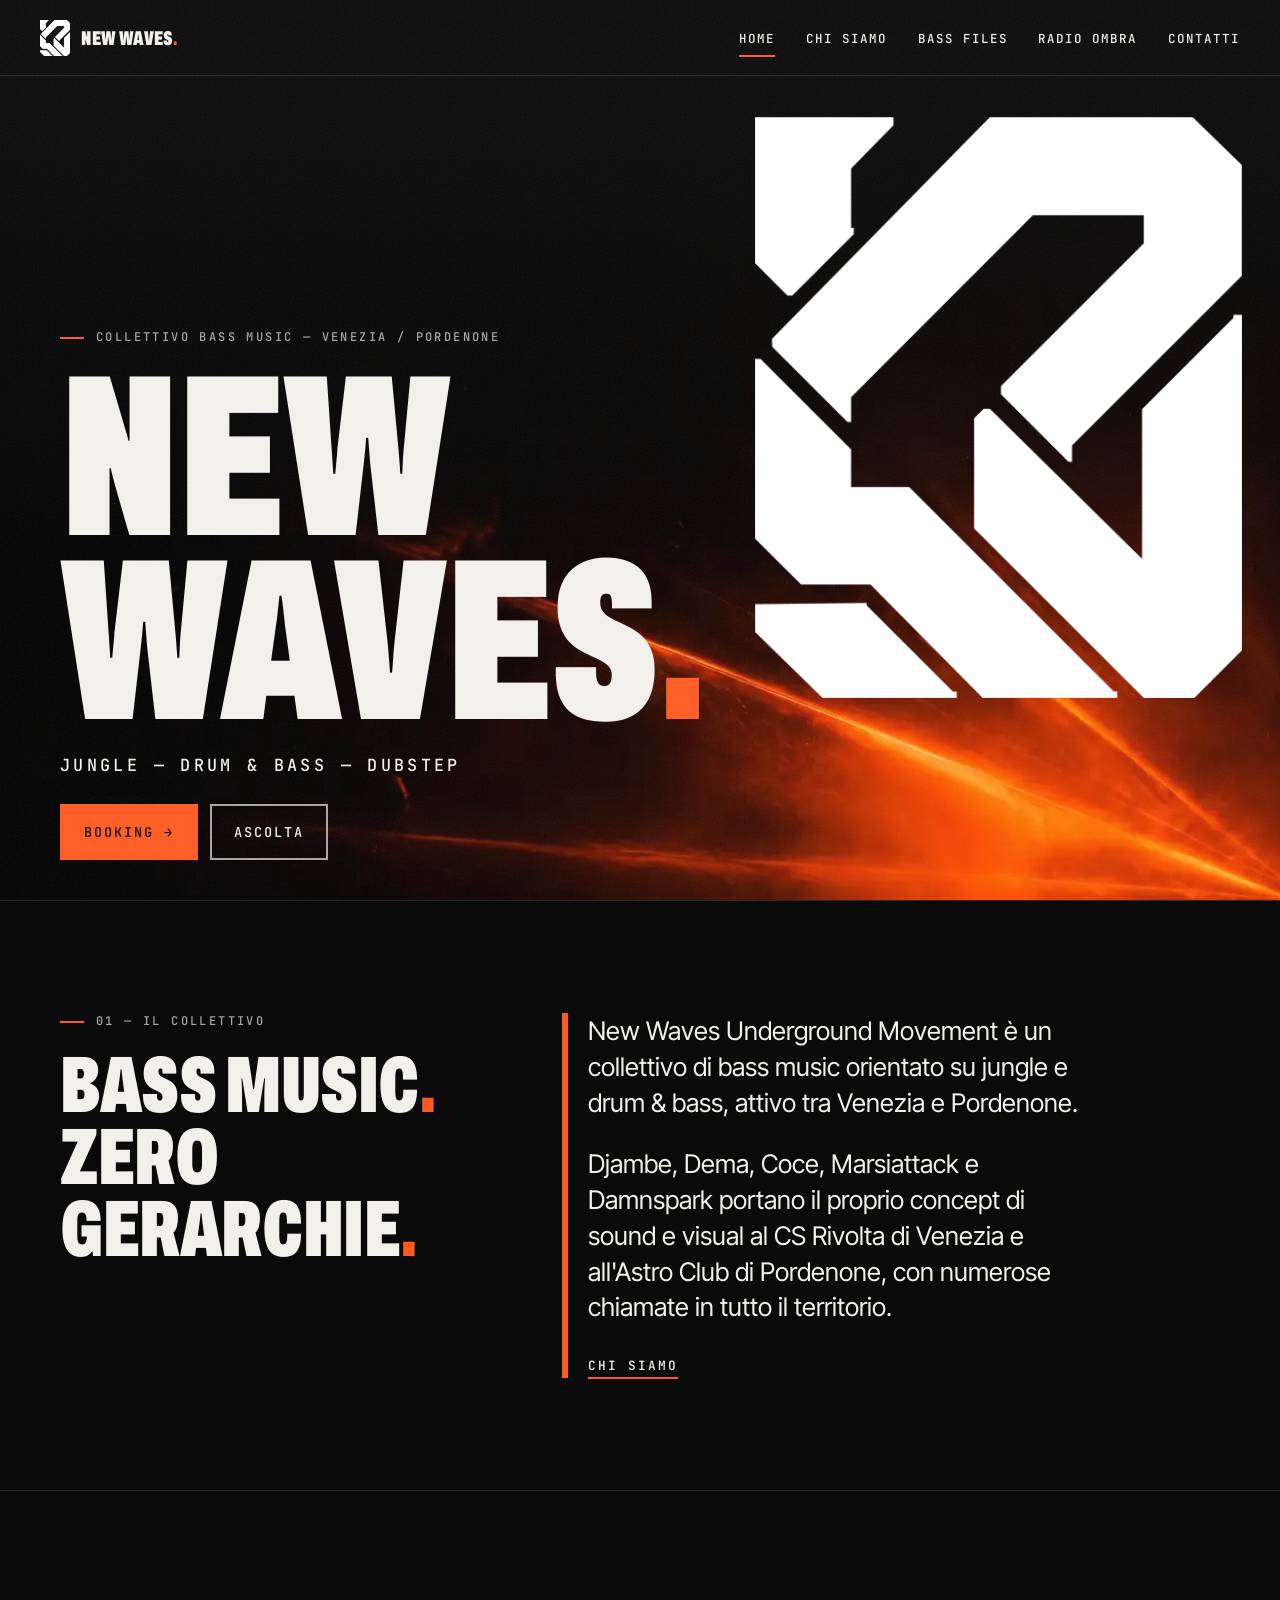
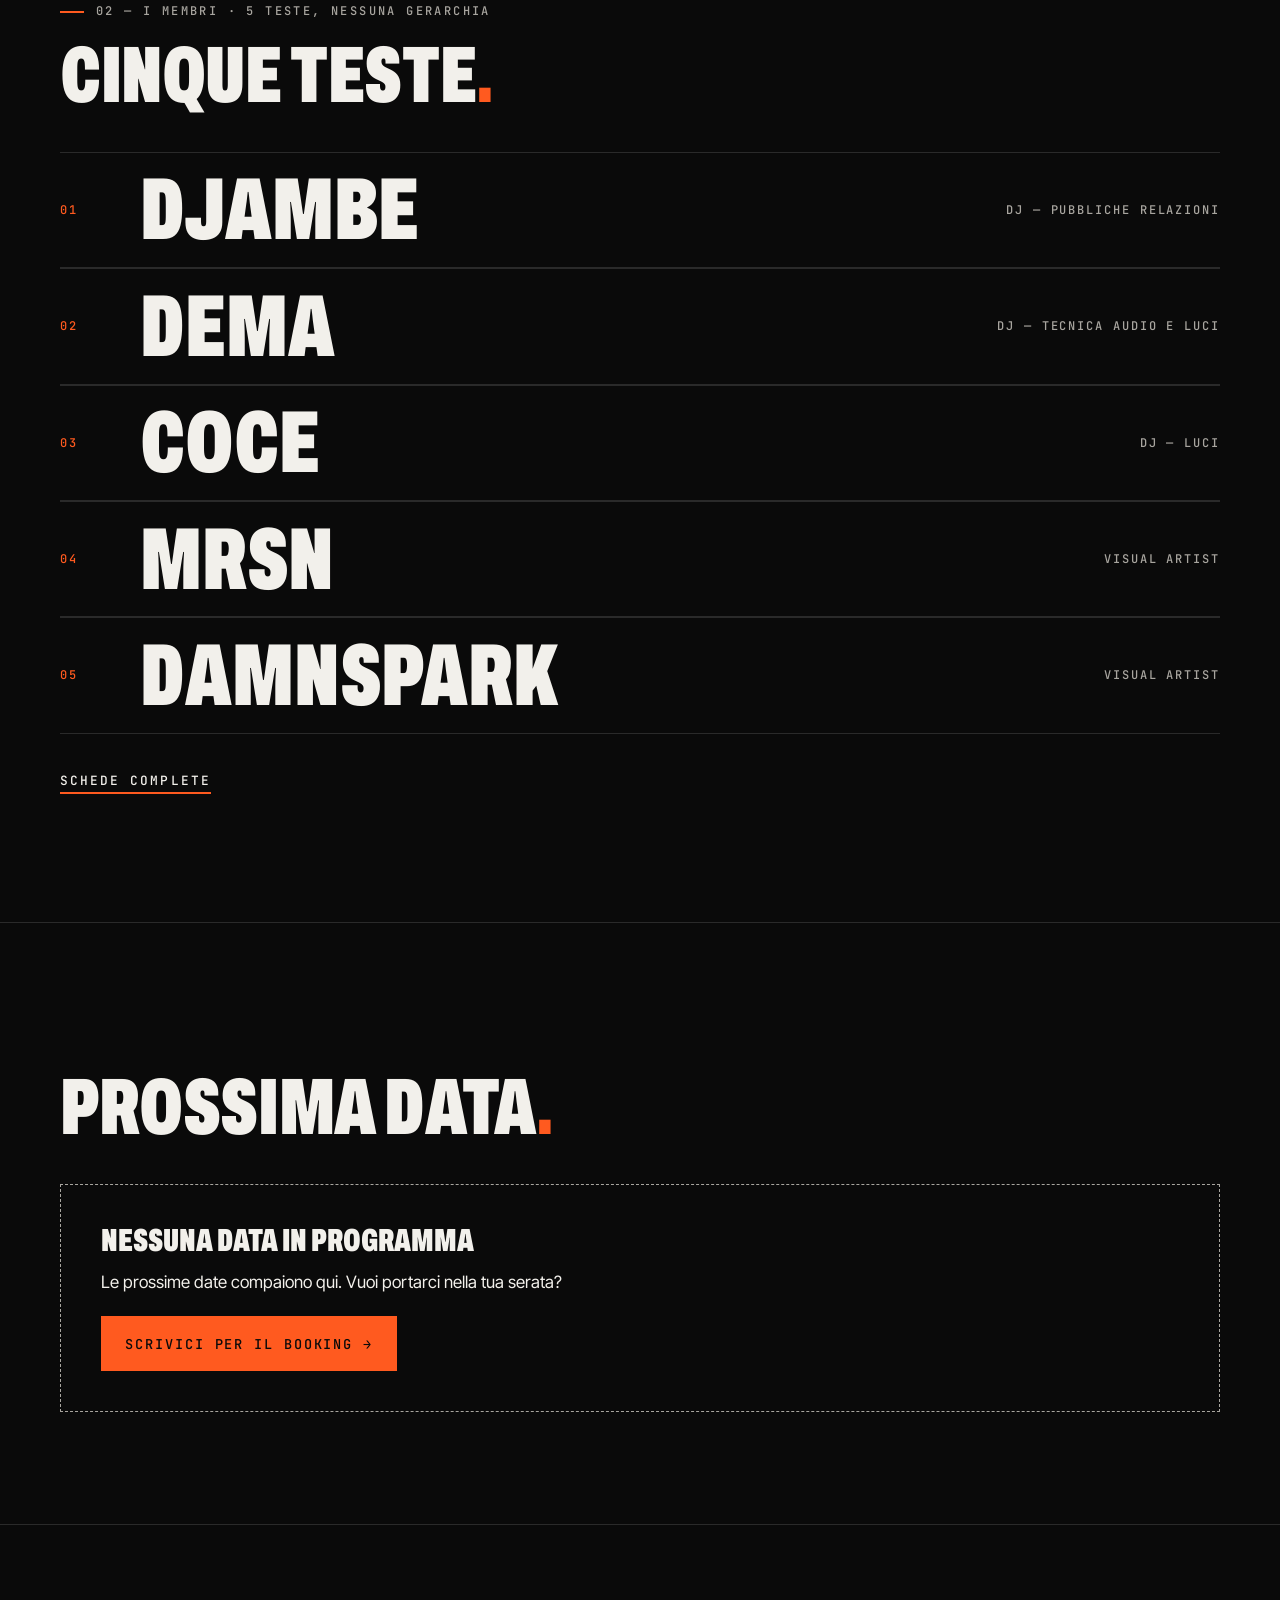
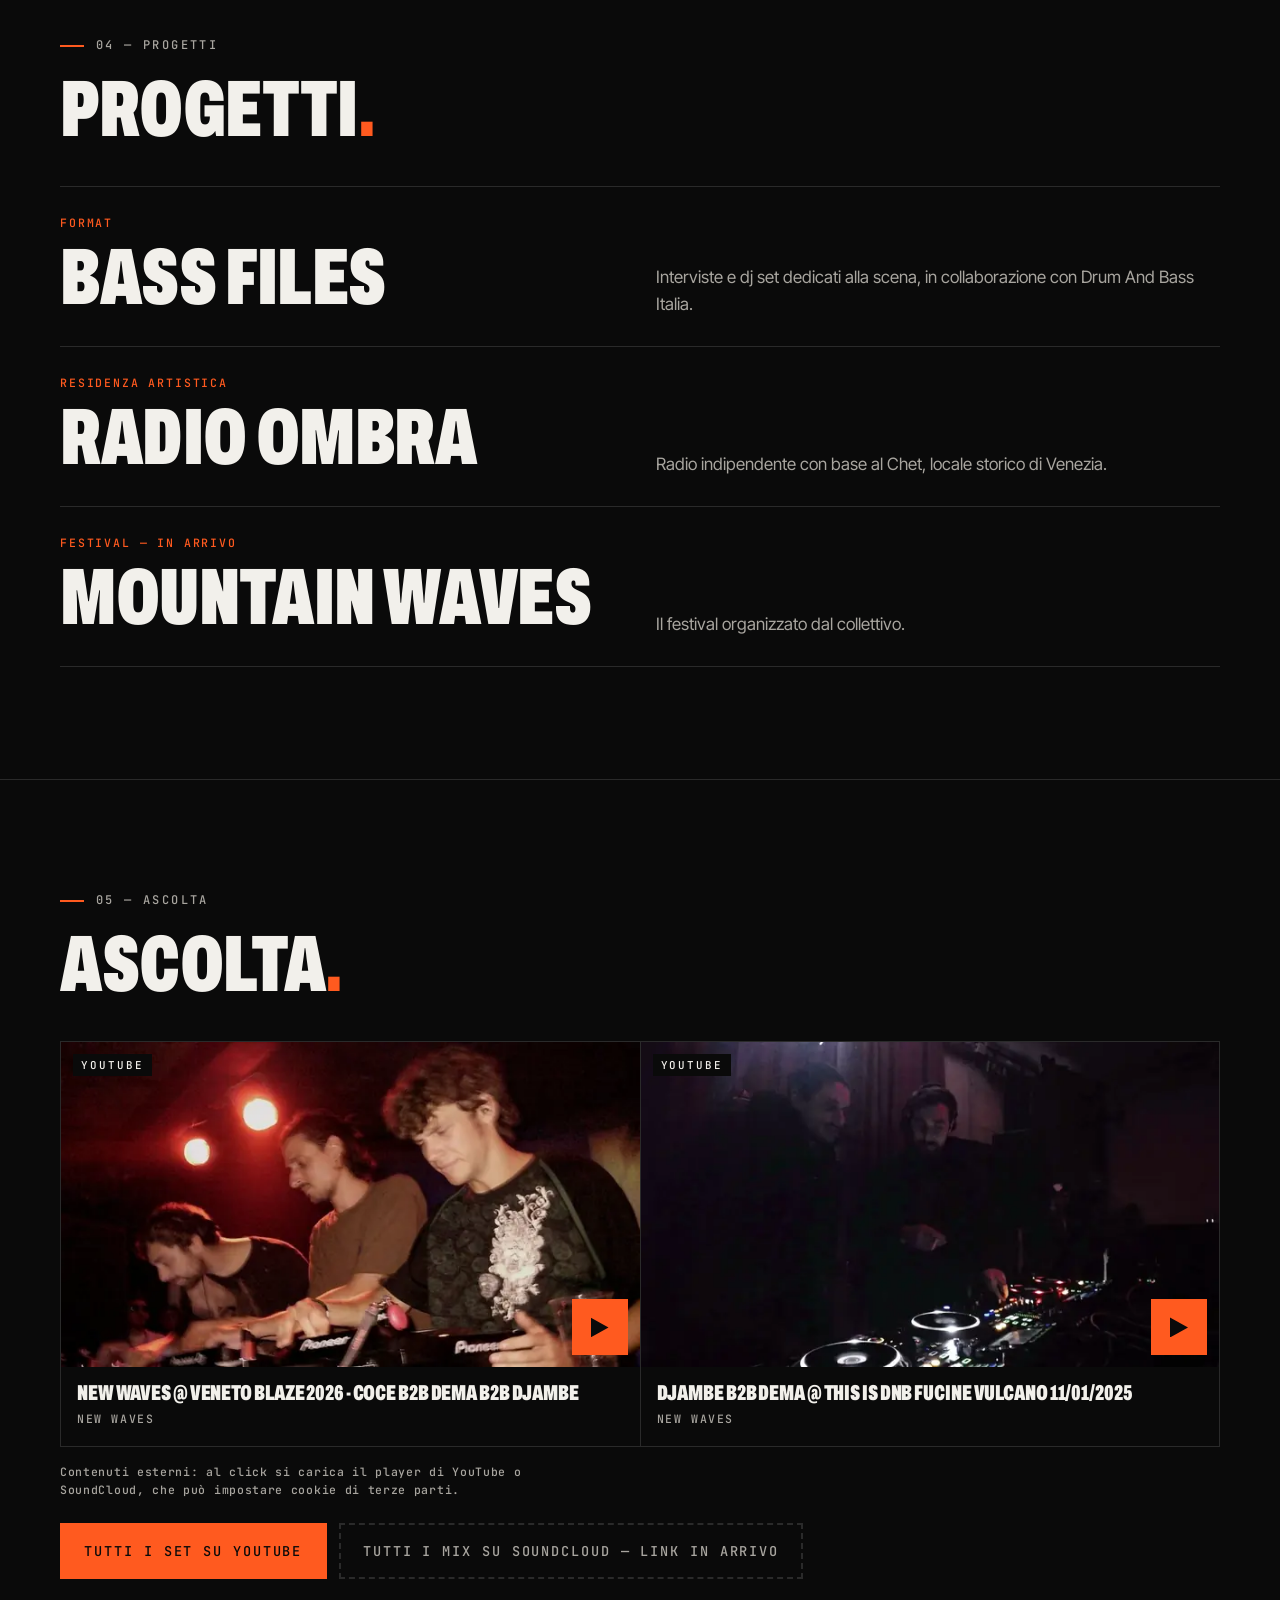
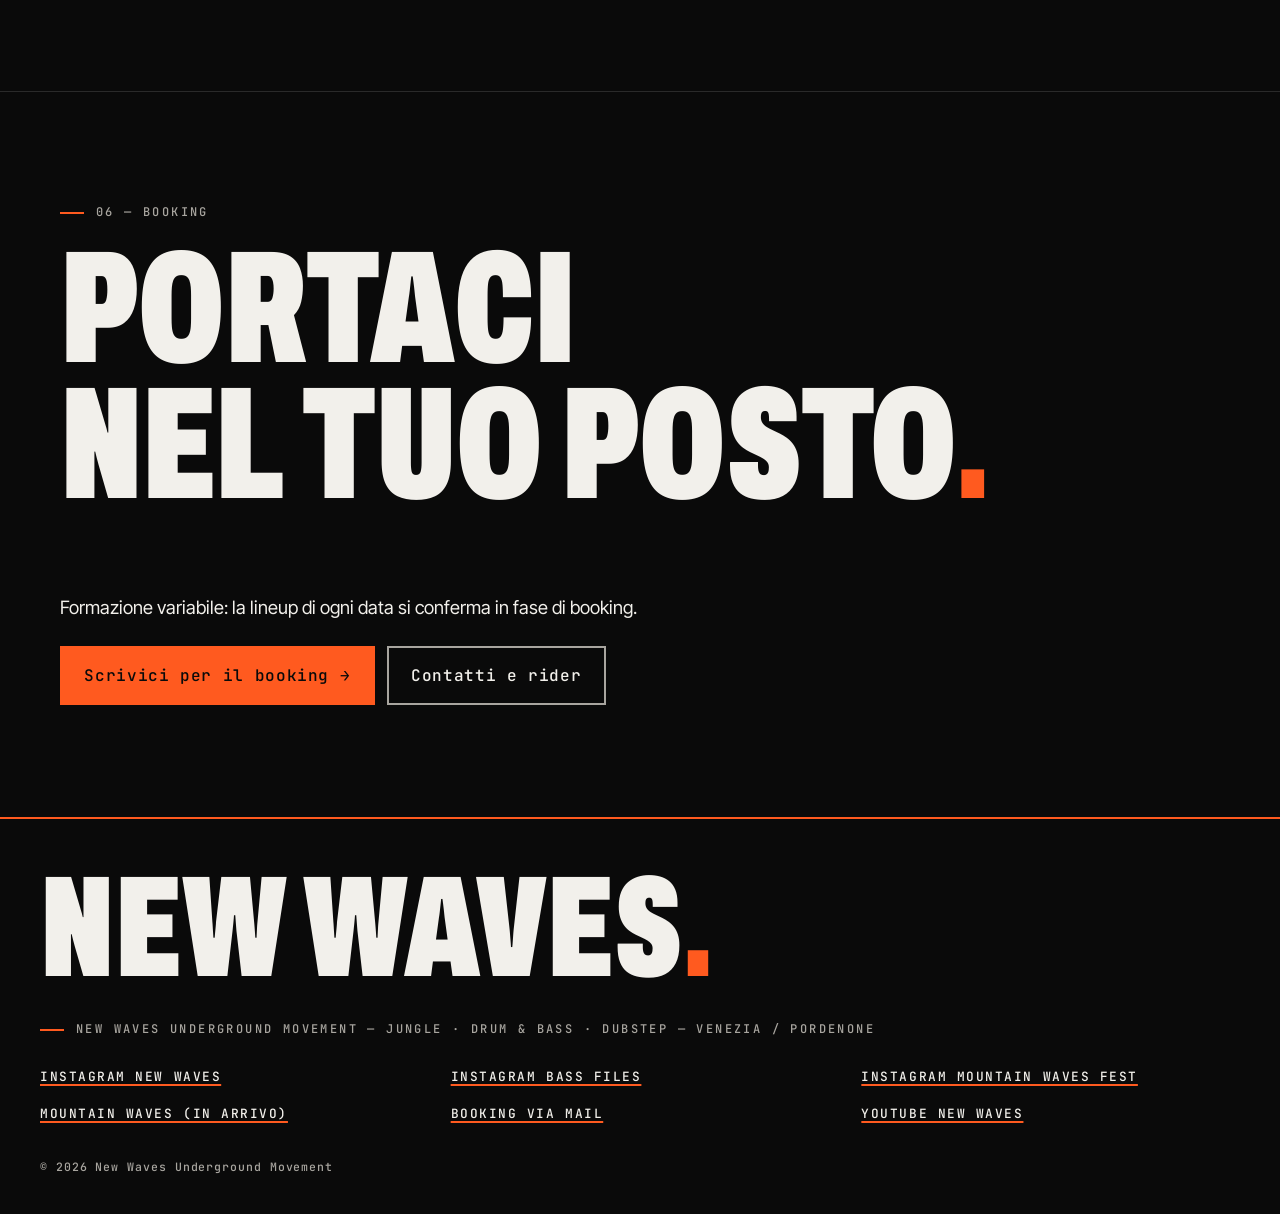
==== commit 030151ea: "feat: Eventi non pubblicata (noindex, fuori da menu e sitemap), Home come prima voce del menu Co-Aut" ====
--- a/index.html
+++ b/index.html
@@ -25,13 +25,13 @@
   <!-- HEADER: tenere identico in tutte le pagine (cambia solo aria-current e il prefisso dei percorsi) -->
   <a class="skip-link" href="#main">Vai al contenuto</a>
   <header class="site-header">
-    <a class="brand" href="./" aria-label="New Waves — Home" aria-current="page">
+    <a class="brand" href="./" aria-label="New Waves — Home">
       <img src="assets/img/brand/logo-mark-96.webp" width="30" height="36" alt="" />
       <span class="brand__name">NEW WAVES<span class="dot">.</span></span>
     </a>
     <button class="nav-toggle" type="button" aria-expanded="false" aria-controls="site-nav">Menu</button>
     <nav id="site-nav" class="site-nav" aria-label="Principale">
-      <ul><li><a href="./chi-siamo/">Chi siamo</a></li><li><a href="./eventi/">Eventi</a></li><li><a href="./bass-files/">Bass Files</a></li><li><a href="./radio-ombra/">Radio Ombra</a></li><li><a href="./contatti/">Contatti</a></li></ul>
+      <ul><li><a href="./" aria-current="page">Home</a></li><li><a href="./chi-siamo/">Chi siamo</a></li><li><a href="./bass-files/">Bass Files</a></li><li><a href="./radio-ombra/">Radio Ombra</a></li><li><a href="./contatti/">Contatti</a></li></ul>
     </nav>
   </header>
 
--- a/css/style.css
+++ b/css/style.css
@@ -160,12 +160,13 @@
   background: var(--c-bg-2); overflow: hidden; display: block;
   background-image: repeating-linear-gradient(135deg, transparent 0 14px, rgba(255,90,31,.1) 14px 16px);
 }
-.facade img { position: absolute; inset: 0; width: 100%; height: 100%; object-fit: cover; filter: grayscale(1) contrast(1.15); mix-blend-mode: luminosity; }
+.facade img { position: absolute; inset: 0; width: 100%; height: 100%; object-fit: cover; } /* miniature a colori */
 .facade__plat { position: absolute; left: .75rem; top: .75rem; font: 500 .68rem var(--f-mono); letter-spacing: .18em; text-transform: uppercase; background: var(--c-bg); padding: .25rem .5rem; }
 .facade__play { position: absolute; right: .75rem; bottom: .75rem; width: 56px; height: 56px; background: var(--c-accent); display: grid; place-items: center; transition: background .15s; }
 .facade__play::after { content: ""; width: 18px; height: 20px; background: var(--c-bg); clip-path: polygon(0 0, 0 100%, 100% 50%); }
 .facade:hover .facade__play { background: var(--c-text); }
 .facade iframe { position: absolute; inset: 0; width: 100%; height: 100%; border: 0; }
+.facade--playing { cursor: auto; background: #000; }
 .facade--empty { cursor: default; display: grid; place-items: center; }
 .facade--empty .facade__empty { font: 500 .8rem var(--f-mono); letter-spacing: .18em; text-transform: uppercase; color: var(--c-text-dim); }
 .media-meta { padding: 1rem 1rem 1.25rem; }
@@ -310,6 +311,38 @@
 @media (min-width: 768px) { .spec-list li { grid-template-columns: 12rem 1fr; } }
 .cta-booking .btn { font-size: clamp(.7rem, 3.3vw, 1rem); letter-spacing: .04em; text-transform: none; overflow-wrap: anywhere; }
 
+
+/* PAGINA BASS FILES — loghi di sfondo (direzione A "collaborazione in scala") e immagine conduttori ---- */
+body[data-page="bass-files"] main { position: relative; overflow: hidden; isolation: isolate; }
+.bf-bg { position: absolute; inset: 0; z-index: -1; pointer-events: none; }
+@supports ((-webkit-mask-image: url("x")) or (mask-image: url("x"))) {
+  .bf-bg span, .bf-bg__dnb { position: absolute; display: block; -webkit-mask-repeat: no-repeat; mask-repeat: no-repeat; -webkit-mask-position: center; mask-position: center; -webkit-mask-size: contain; mask-size: contain; }
+  /* New Waves: gigante, bianco a bassa opacità, tagliato dal bordo sinistro */
+  .bf-bg__nw { background-color: var(--c-text); opacity: .06; width: 125vw; aspect-ratio: 1000 / 1194; left: -55vw; top: 5rem; -webkit-mask-image: url("../assets/img/brand/logo-mark.webp"); mask-image: url("../assets/img/brand/logo-mark.webp"); }
+  /* Drum And Bass Italia: arancione, affianco all'immagine dei conduttori (ancorato alla figure), tagliato dal bordo destro */
+  .bf-bg__dnb { background-color: var(--c-accent); opacity: .17; width: 36vw; aspect-ratio: 1; left: calc(100% + .25rem); top: 24%; z-index: -1; -webkit-mask-image: url("../assets/img/partner/dnb-italia-logo.webp"); mask-image: url("../assets/img/partner/dnb-italia-logo.webp"); }
+  @media (min-width: 768px) {
+    .bf-bg__nw { width: 760px; left: -280px; top: 6rem; opacity: .07; }
+    .bf-bg__dnb { width: clamp(160px, 15vw, 280px); left: calc(100% - .25rem); top: 22%; }
+  }
+  /* variante B: griglia di loghi alternati (attivabile con class="bf-bg bf-bg--grid" sul contenitore) */
+  .bf-bg--grid span { display: none; }
+  .bf-bg--grid { background: repeating-linear-gradient(90deg, transparent 0 calc(33.33% - 1px), var(--c-line) calc(33.33% - 1px) 33.33%); }
+}
+/* lockup di collaborazione: linea arancione + × + testo visibile */
+.bf-collab { display: flex; align-items: center; gap: .75rem; font: 500 var(--fs-label)/1.4 var(--f-mono); letter-spacing: .2em; text-transform: uppercase; color: var(--c-text-dim); margin: 1.5rem 0 0; }
+.bf-collab::before { content: ""; flex: 0 0 2.5rem; height: 2px; background: var(--c-accent); }
+.bf-collab__x { color: var(--c-accent); font-size: 1.1rem; }
+/* immagine conduttori: illustrazione quadrata, colori originali (per il bianco e nero: class="bf-figure bf-figure--bw") */
+.bf-figure { position: relative; margin: 2rem 0 0; max-width: 520px; }
+@media (max-width: 767px) { .bf-figure { max-width: 68%; } }
+@media (min-width: 768px) and (max-width: 1099px) { .bf-figure { max-width: 62%; } }
+@media (min-width: 1100px) { .bf-figure { max-width: 460px; } .bf-bg__dnb { width: clamp(240px, 21vw, 400px); } }
+.bf-figure .photo-slot { aspect-ratio: 1; padding: 0; }
+.bf-figure .photo-slot img { filter: none; object-fit: contain; }
+.bf-figure--bw .photo-slot img { filter: grayscale(1) contrast(1.1); }
+.bf-figure figcaption { margin-top: .75rem; }
+
 /* booking CTA */
 .cta-booking h2 { font-size: clamp(3rem, 14vw, 10rem); line-height: .85; }
 .cta-booking p:not(.label) { font-size: 1.15rem; }
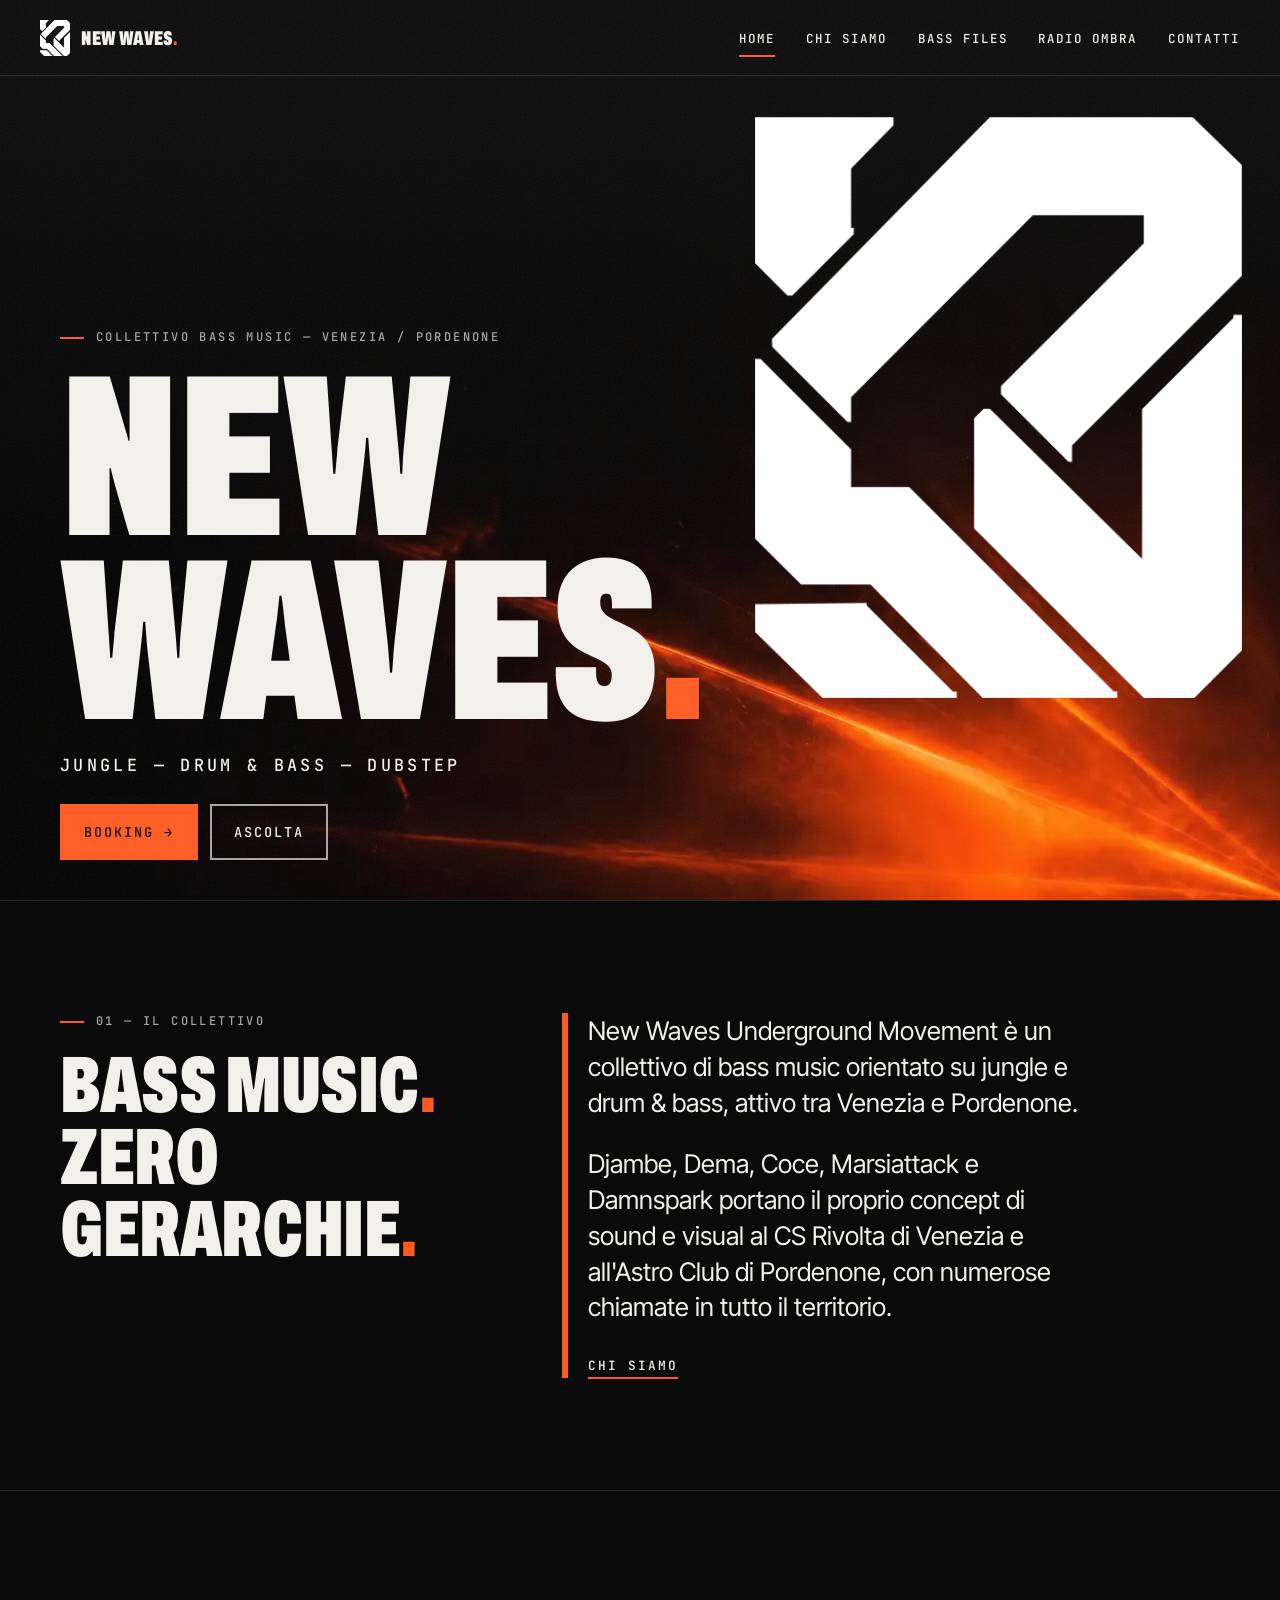
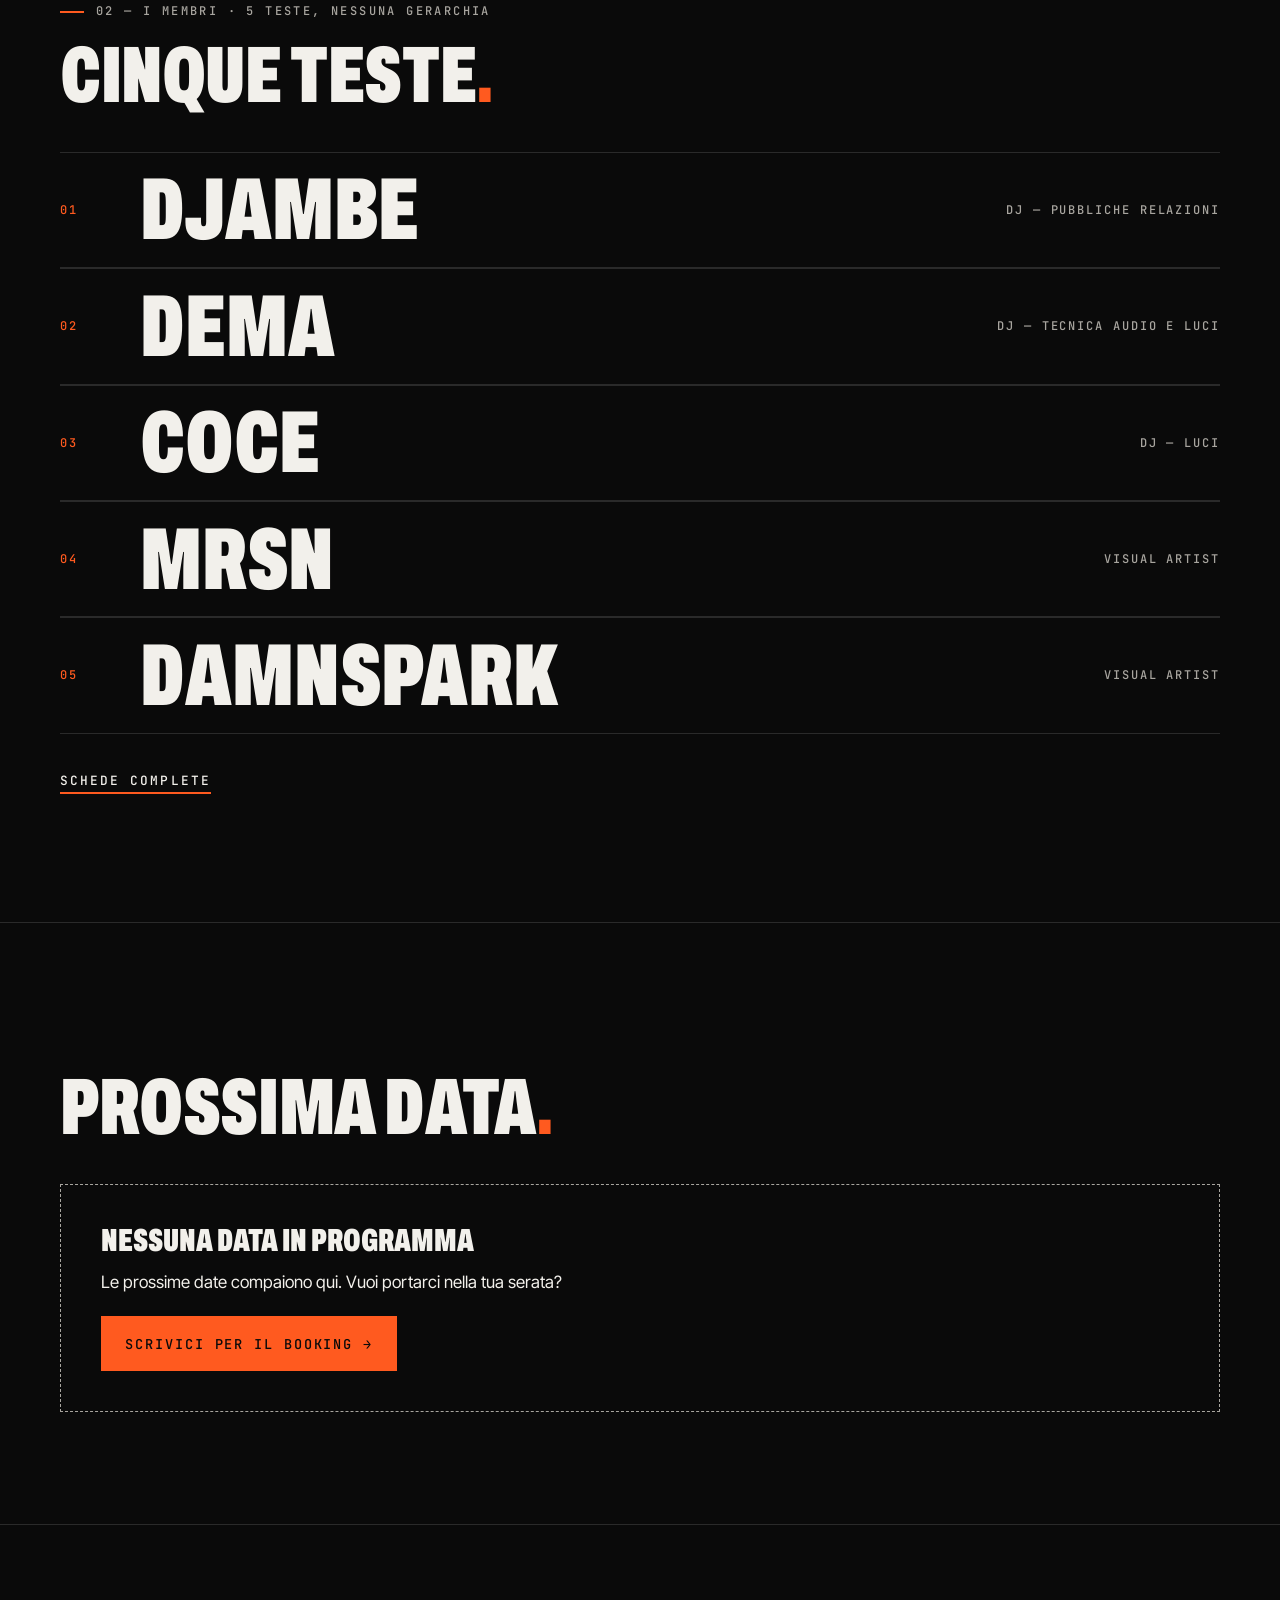
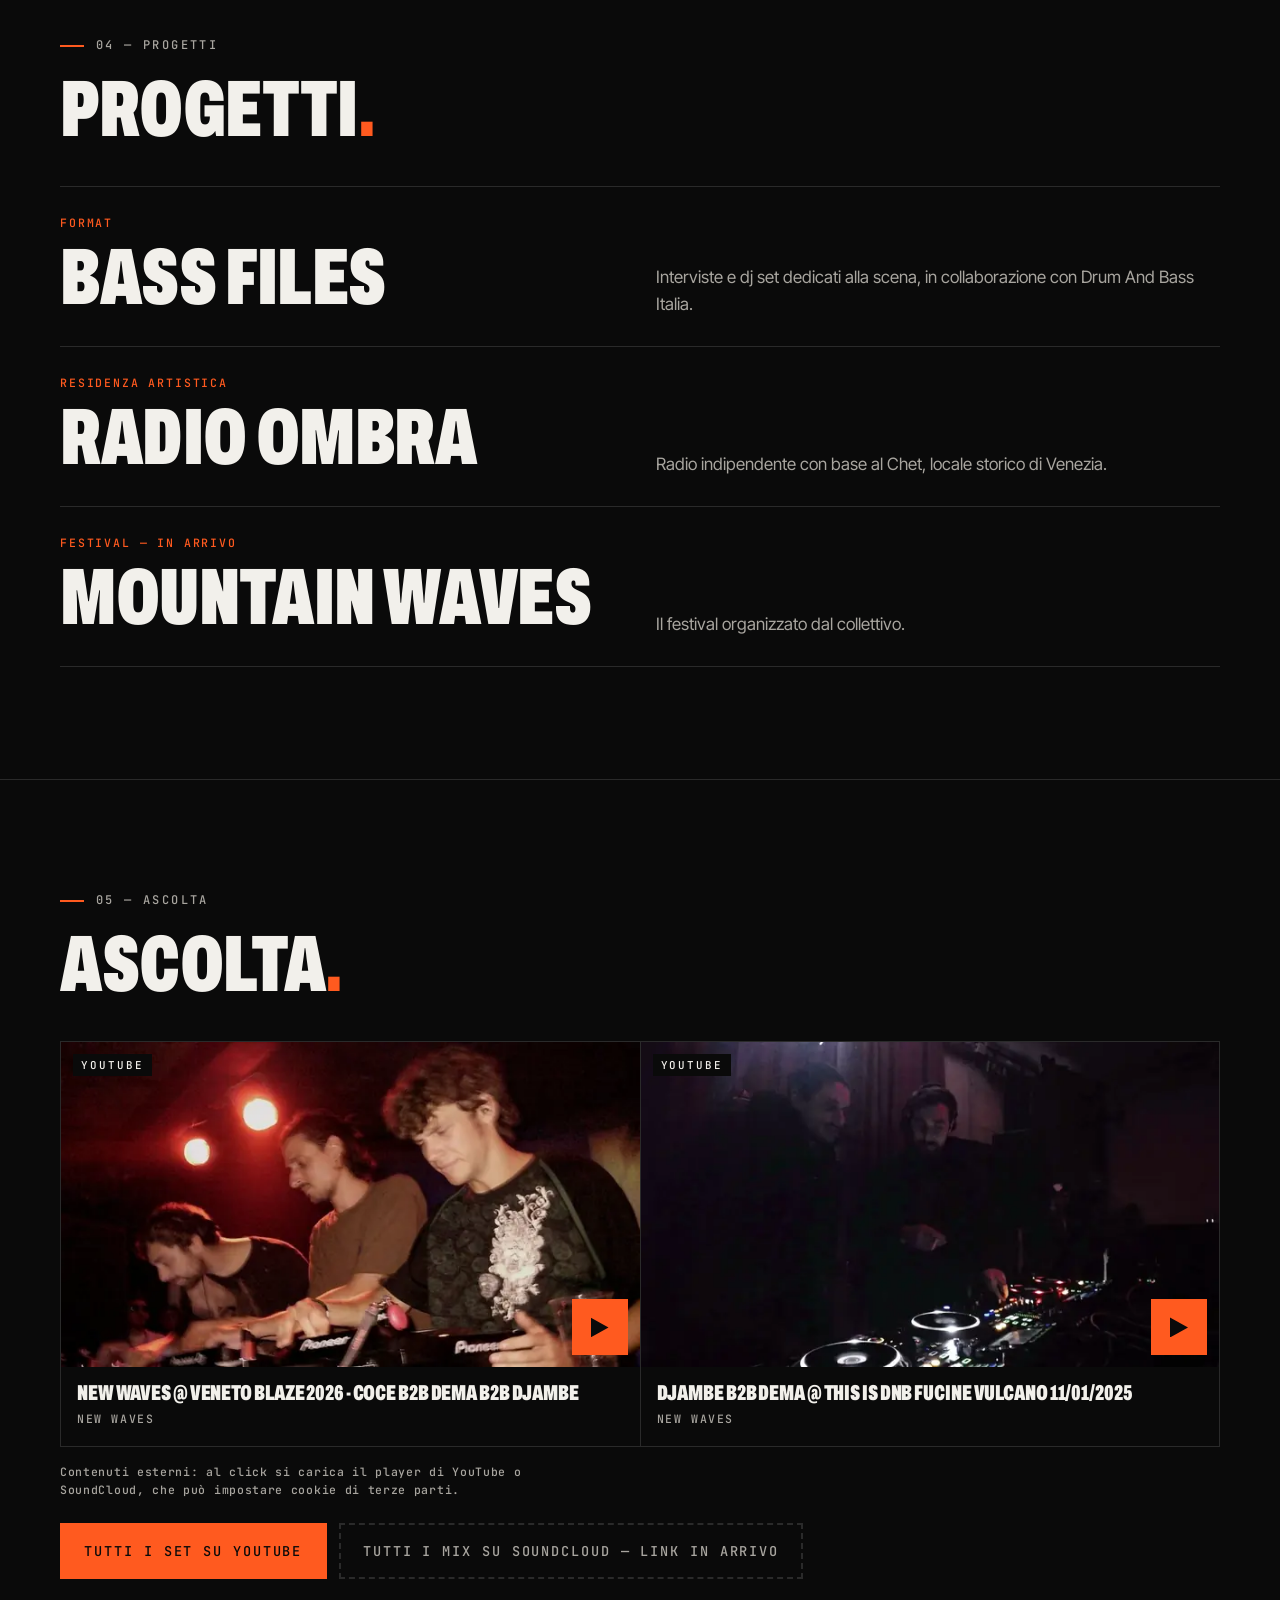
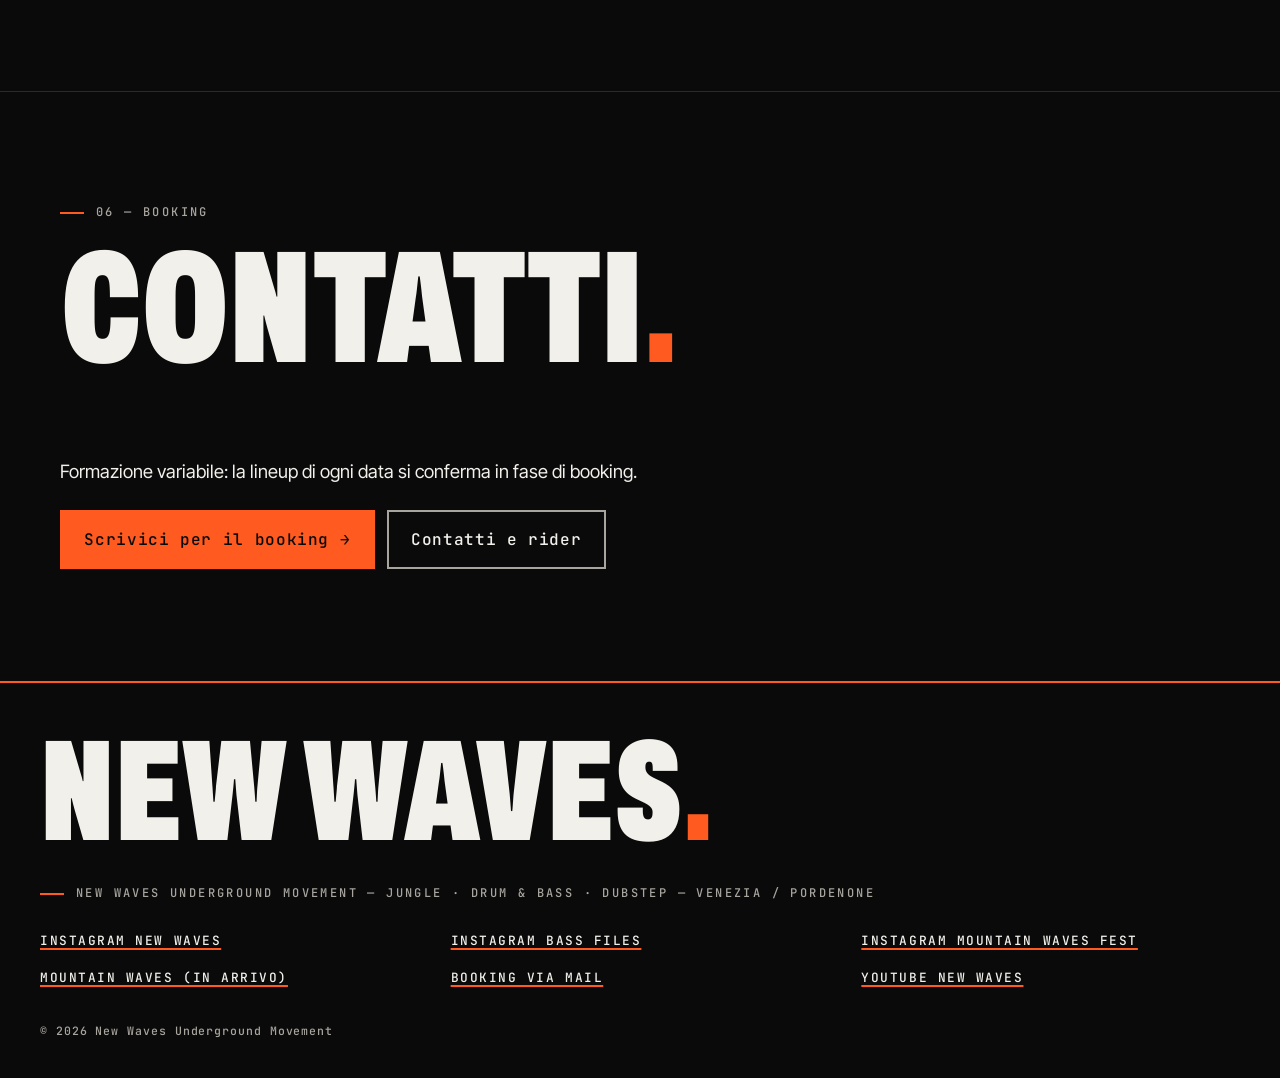
==== commit fd8ea8d8: "feat: Home, titolo sezione 06 'Contatti' Co-Authored-By: Claude Sonnet 5.5 <noreply@anthropic.com>" ====
--- a/index.html
+++ b/index.html
@@ -87,7 +87,7 @@
       </div>
     </section>
 
-    <section class="cta-booking" aria-labelledby="booking"><p class="label">06 — Booking</p><h2 id="booking">Portaci<br />nel tuo posto<span class="dot">.</span></h2>
+    <section class="cta-booking" aria-labelledby="booking"><p class="label">06 — Booking</p><h2 id="booking">Contatti<span class="dot">.</span></h2>
       <p>Formazione variabile: la lineup di ogni data si conferma in fase di booking.</p>
       <div class="btn-row"><a class="btn" href="mailto:newwavesundergroundmovement@gmail.com?subject=Booking%20New%20Waves">Scrivici per il booking →</a><a class="btn btn--ghost" href="contatti/">Contatti e rider</a></div>
     </section>
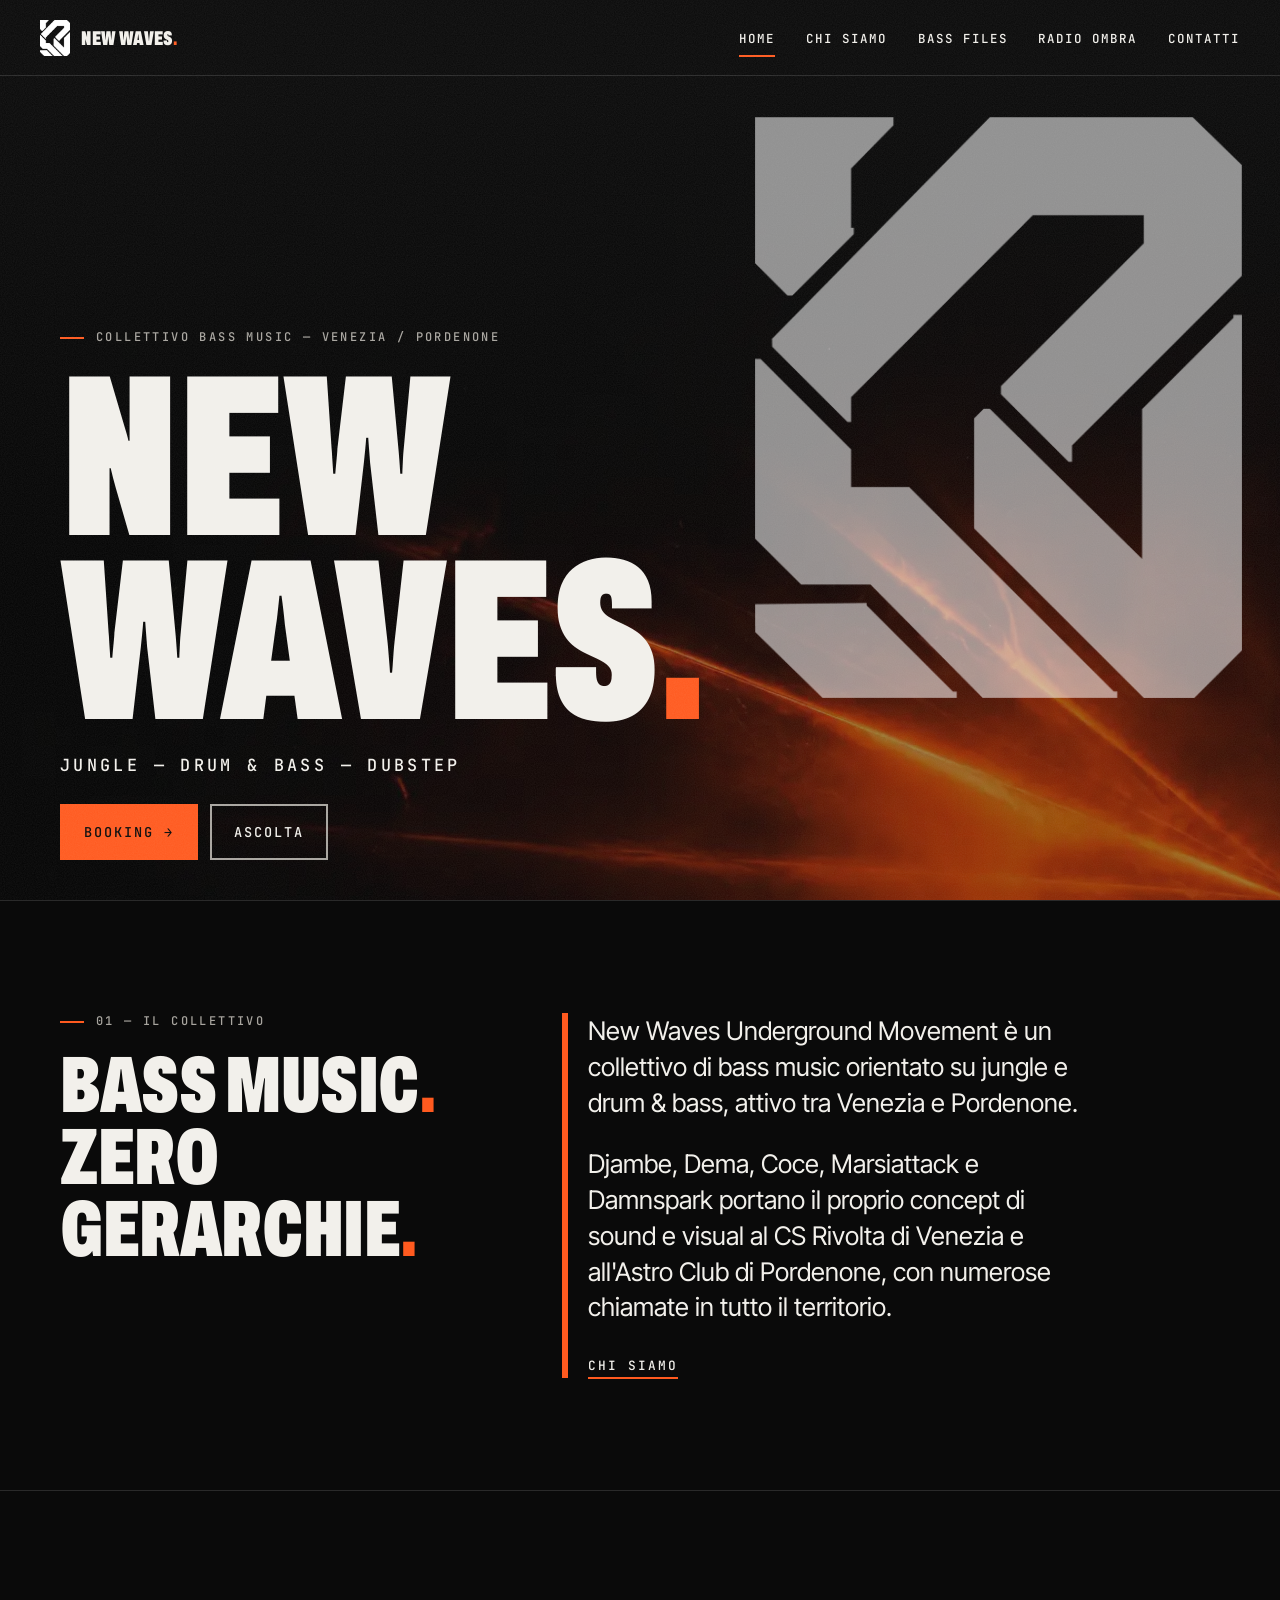
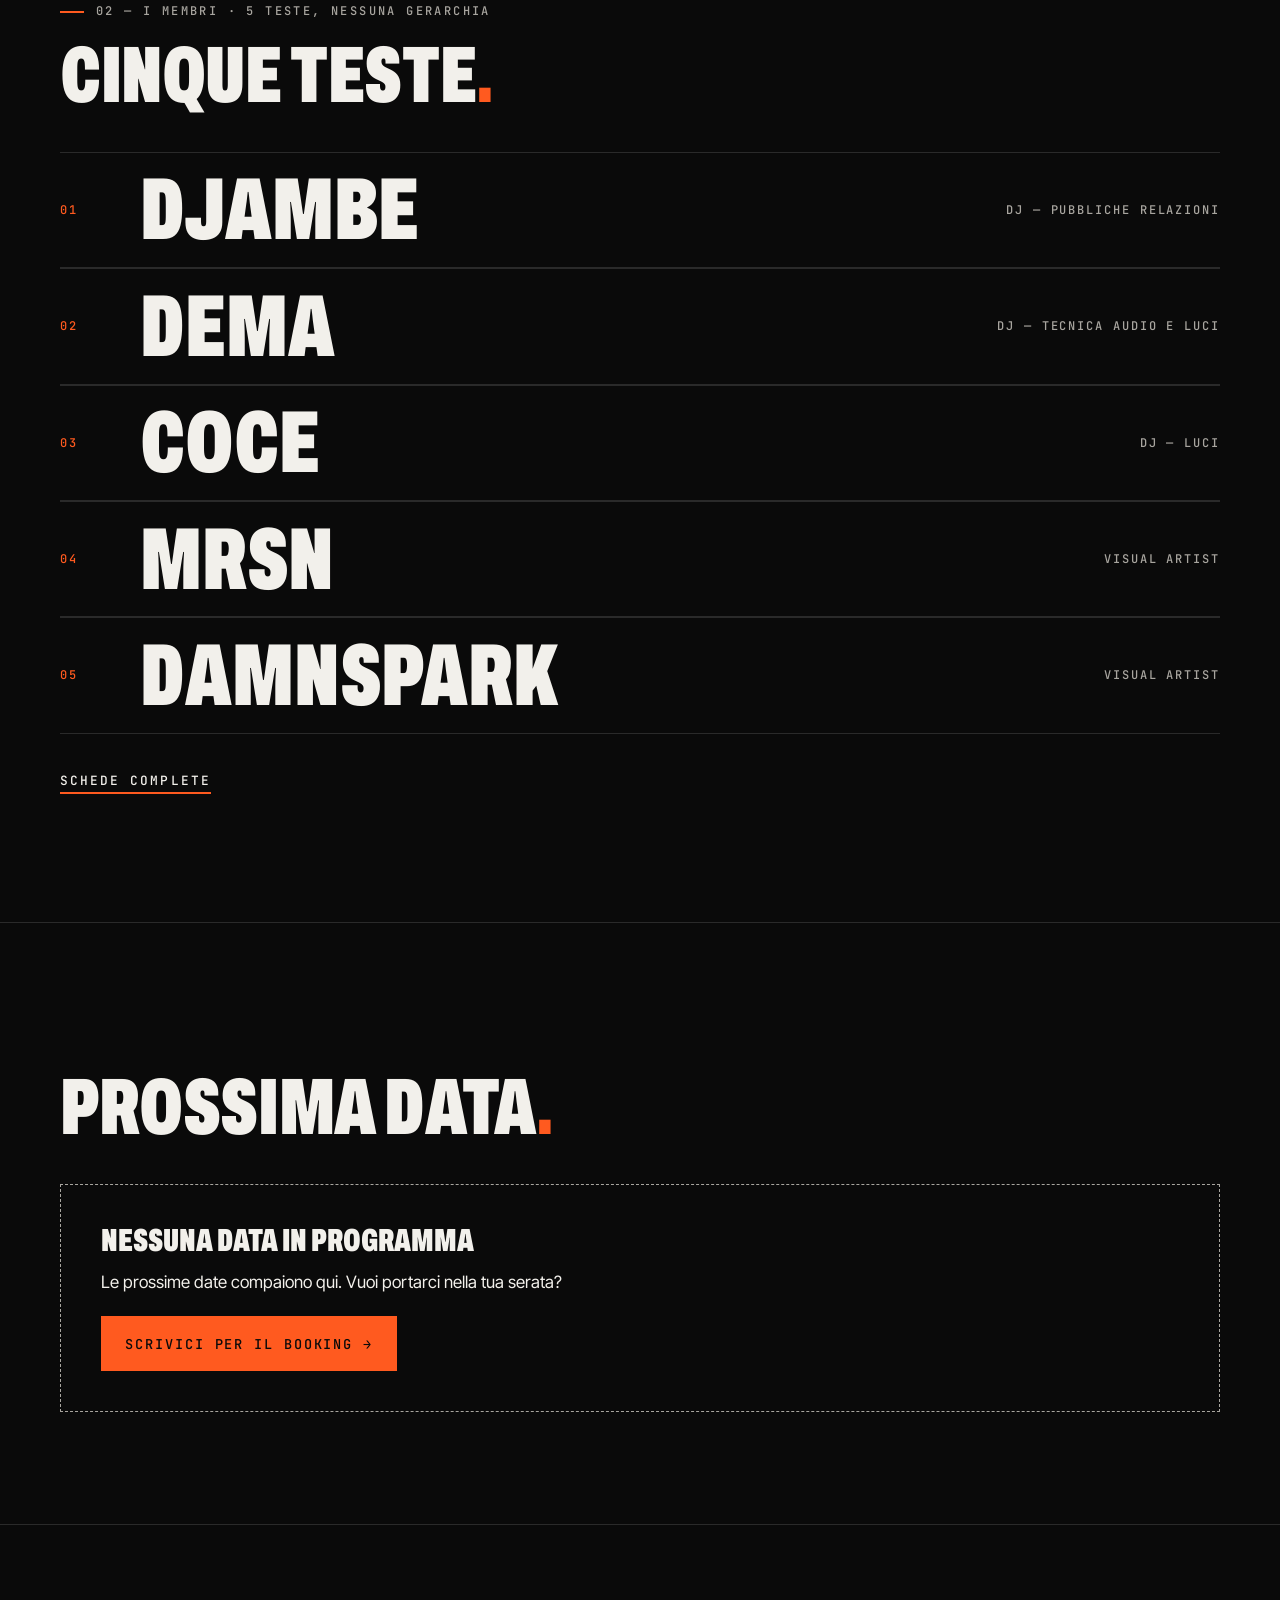
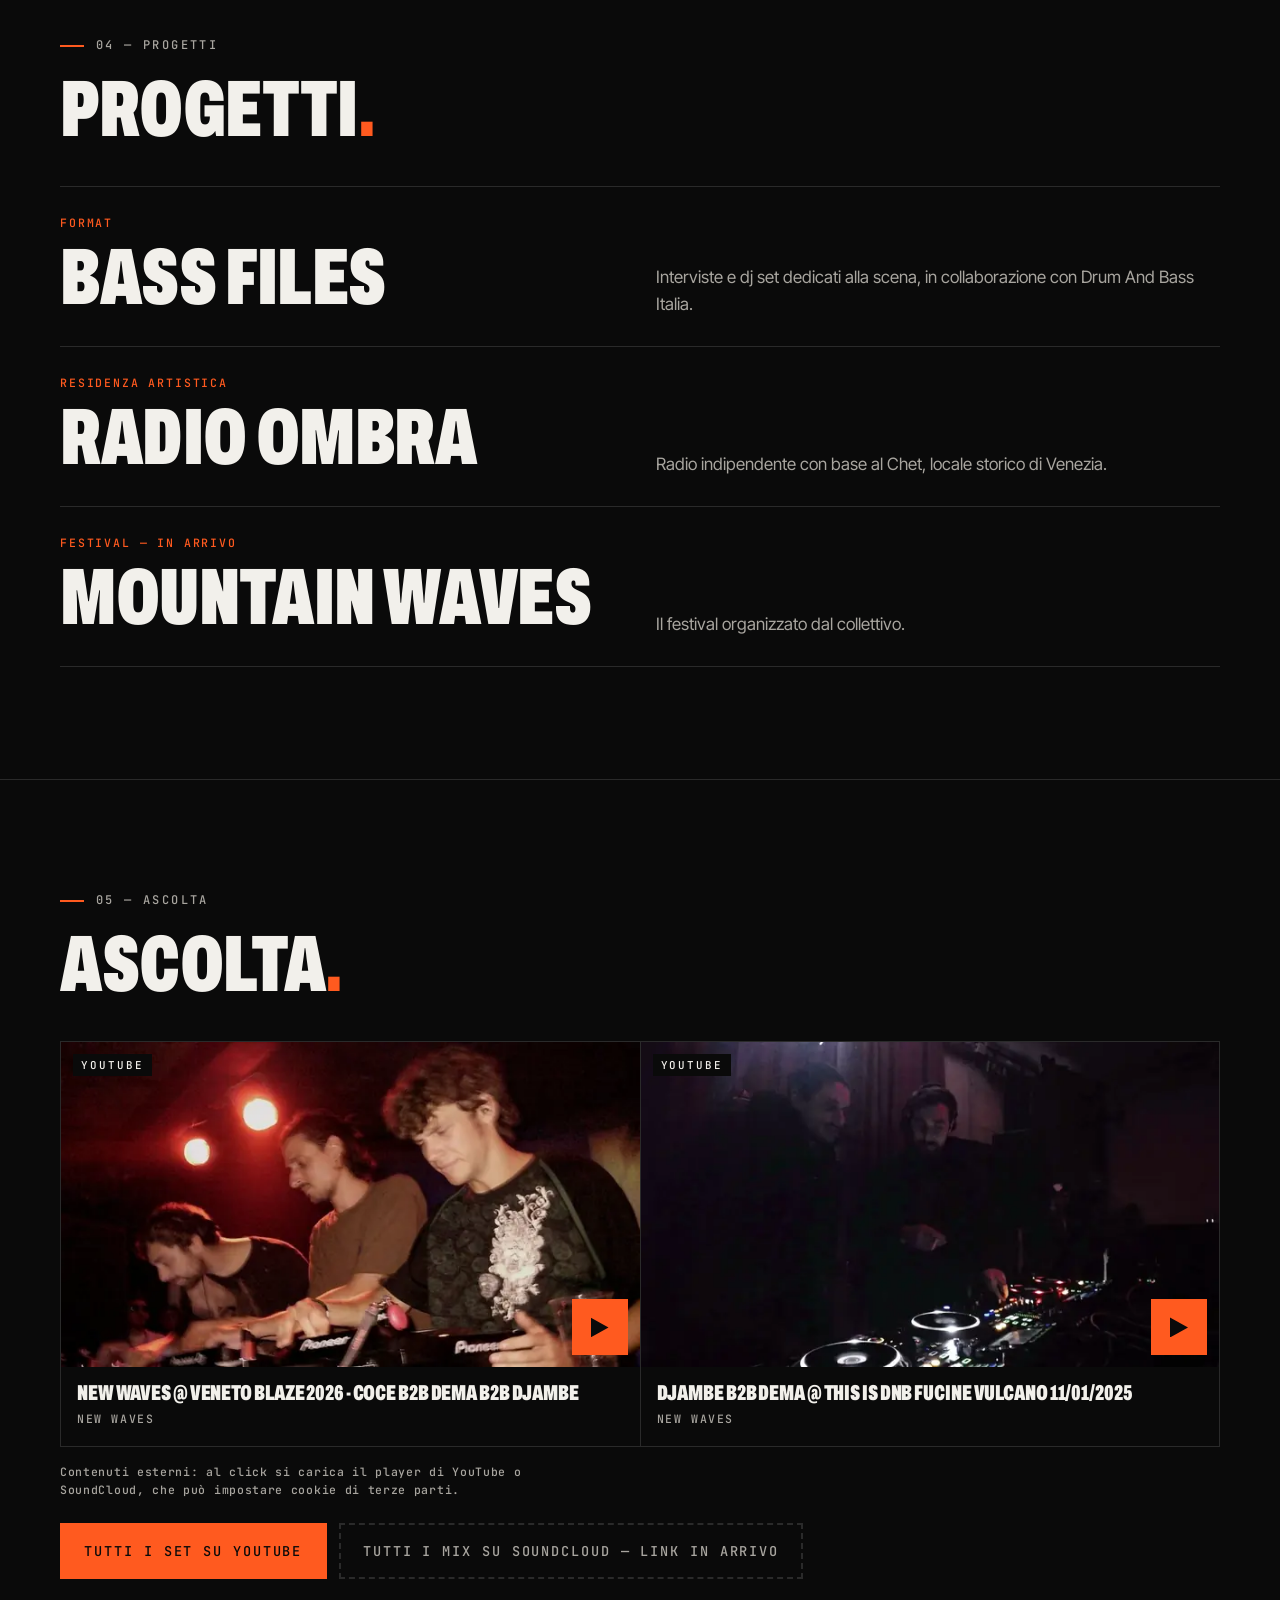
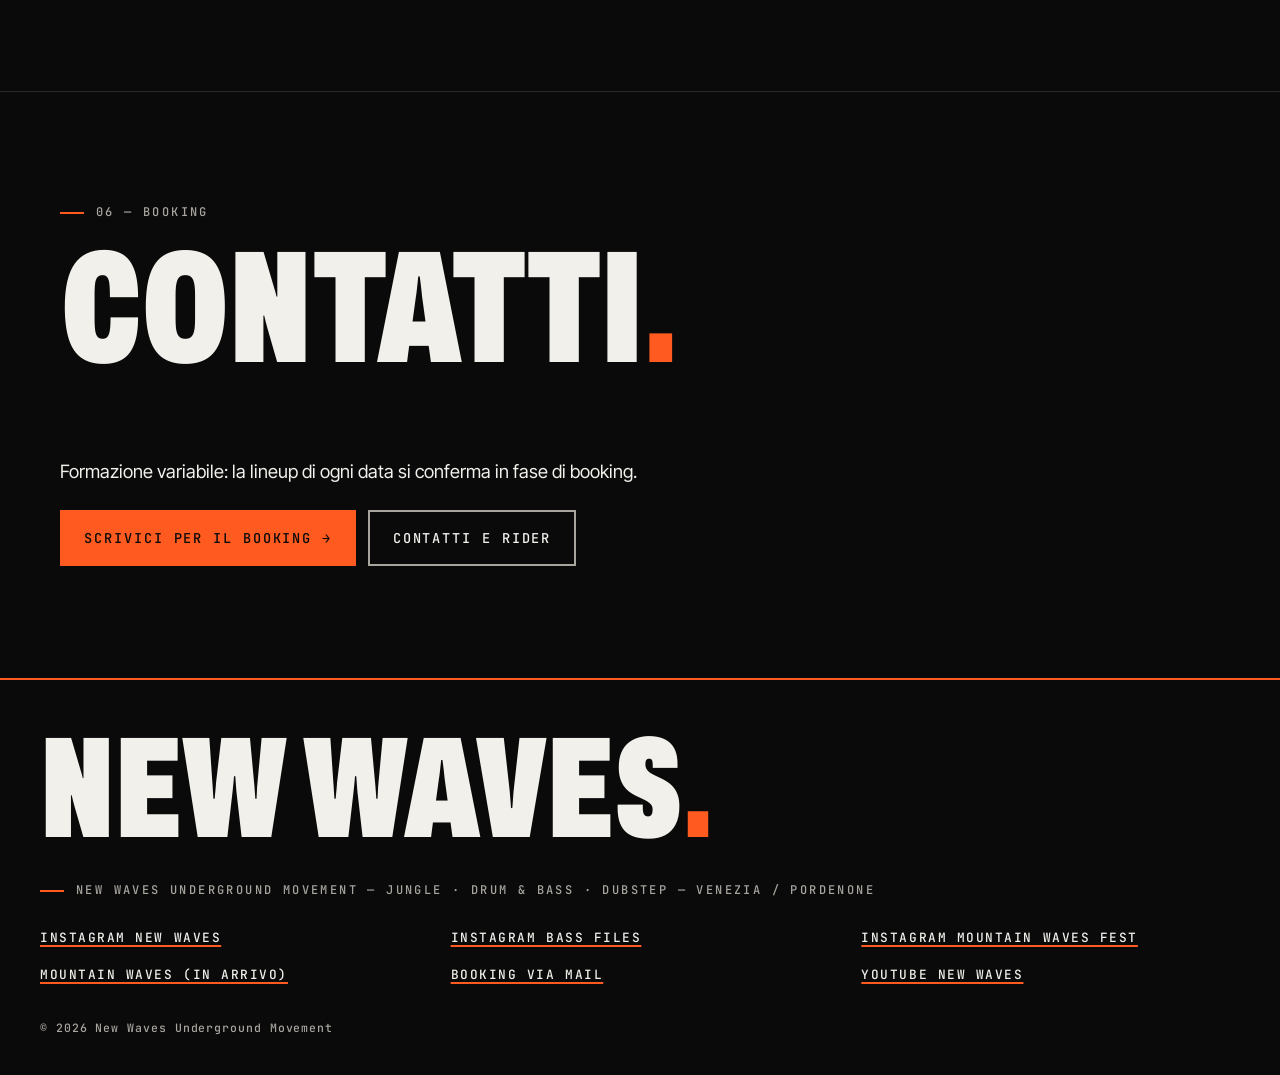
==== commit c9de2639: "feat: link esterni in nuova scheda (target _blank, rel noopener) Co-Authored-By: Claude Sonnet 5.5 <" ====
--- a/index.html
+++ b/index.html
@@ -98,12 +98,12 @@
     <p class="footer-big" aria-hidden="true">NEW WAVES<span class="dot">.</span></p>
     <p class="label">New Waves Underground Movement — Jungle · Drum &amp; Bass · Dubstep — Venezia / Pordenone</p>
     <ul class="footer-links">
-      <li><a href="https://instagram.com/newwaves_um" rel="noopener">Instagram New Waves</a></li>
-      <li><a href="https://instagram.com/bass_files_italia" rel="noopener">Instagram Bass Files</a></li>
-      <li><a href="https://instagram.com/mountainwavesfest" rel="noopener">Instagram Mountain Waves Fest</a></li>
+      <li><a href="https://instagram.com/newwaves_um" target="_blank" rel="noopener">Instagram New Waves</a></li>
+      <li><a href="https://instagram.com/bass_files_italia" target="_blank" rel="noopener">Instagram Bass Files</a></li>
+      <li><a href="https://instagram.com/mountainwavesfest" target="_blank" rel="noopener">Instagram Mountain Waves Fest</a></li>
       <li><a href="mountain-waves/">Mountain Waves (in arrivo)</a></li>
       <li><a href="mailto:newwavesundergroundmovement@gmail.com?subject=Booking%20New%20Waves">Booking via mail</a></li>
-      <li><a href="https://www.youtube.com/@Newwaves_undergroundmovement" rel="noopener">YouTube New Waves</a></li>
+      <li><a href="https://www.youtube.com/@Newwaves_undergroundmovement" target="_blank" rel="noopener">YouTube New Waves</a></li>
       <!-- TODO: link canale SoundCloud (da data/media.json -> channels) -->
     </ul>
     <p class="legal">© 2026 New Waves Underground Movement</p>
--- a/css/style.css
+++ b/css/style.css
@@ -174,6 +174,17 @@
 .media-meta p { margin: 0; font: 500 .72rem var(--f-mono); letter-spacing: .14em; text-transform: uppercase; color: var(--c-text-dim); }
 .media-note { font: 500 .72rem/1.6 var(--f-mono); letter-spacing: .06em; color: var(--c-text-dim); margin-top: 1rem; max-width: 70ch; }
 
+
+/* carosello (Bass Files): scroll-snap nativo, 1 scheda su mobile, 2 da tablet */
+.carousel__track { display: flex; gap: 1rem; overflow-x: auto; scroll-snap-type: x mandatory; scrollbar-width: none; overscroll-behavior-x: contain; }
+.carousel__track::-webkit-scrollbar { display: none; }
+.carousel__track .media-item { flex: 0 0 86%; scroll-snap-align: start; border: 1px solid var(--c-line); }
+@media (min-width: 768px) { .carousel__track .media-item { flex-basis: calc(50% - .5rem); } }
+.carousel__nav { display: flex; align-items: center; gap: 1rem; margin-top: 1rem; }
+.carousel__btn { width: 48px; height: 48px; background: transparent; color: var(--c-text); border: 1px solid var(--c-text-dim); font: 500 1.25rem var(--f-mono); cursor: pointer; transition: background .15s, color .15s; }
+.carousel__btn:hover { background: var(--c-accent); border-color: var(--c-accent); color: var(--c-bg); }
+.carousel__count { margin: 0; font: 500 .8rem var(--f-mono); letter-spacing: .16em; color: var(--c-text-dim); }
+
 /* eventi */
 .event { display: grid; grid-template-columns: 1fr; gap: .5rem 2rem; padding-block: 1.5rem; border-top: 2px solid var(--c-accent); }
 @media (min-width: 768px) { .event { grid-template-columns: 12rem 1fr; } }
@@ -206,17 +217,17 @@
   position: relative; min-height: min(calc(100svh - var(--header-h)), 52rem); display: flex; flex-direction: column; justify-content: flex-end;
   border-top: 0 !important; overflow: hidden; padding-block: 2rem 2.5rem !important;
 }
-.hero__bg { position: absolute; inset: 0; width: 100%; height: 100%; object-fit: cover; object-position: 70% 100%; z-index: -2; }
+.hero__bg { position: absolute; inset: 0; width: 100%; height: 100%; object-fit: cover; object-position: 70% 100%; z-index: -2; opacity: .6; } /* texture meno luminosa: più nero sotto */
 .hero::before { content: ""; position: absolute; inset: 0; z-index: -1; background: linear-gradient(to top, rgba(10,10,10,0) 40%, var(--c-bg) 100%); } /* sfuma verso il nero in alto */
 .hero__mark {
   position: absolute; z-index: -1; right: -16%; top: 3%; width: 68vw; max-width: 560px; height: auto;
-  mix-blend-mode: normal;
+  mix-blend-mode: normal; opacity: .22; /* mobile: molto più tenue, non disturba il titolo */
 }
 .hero > :not(img) { width: 100%; min-width: 0; }
 .hero h1 { font-size: var(--fs-display); line-height: .8; margin: 0 0 1.25rem; }
 .hero__sub { font: 500 clamp(.78rem, 2.6vw, 1.05rem) var(--f-mono); letter-spacing: .2em; text-transform: uppercase; margin: 0 0 1.75rem; }
 .hero .btn-row { margin-top: 0; }
-@media (min-width: 768px) { :root { --fs-display: min(18vw, 17rem); } .hero__mark { right: 3%; top: 5%; width: 38vw; max-width: 520px; } }
+@media (min-width: 768px) { :root { --fs-display: min(18vw, 17rem); } .hero__mark { right: 3%; top: 5%; width: 38vw; max-width: 520px; opacity: .55; } }
 
 /* sezione con barra arancione laterale (manifesto) */
 .manifesto { display: grid; gap: 2rem; }
@@ -258,7 +269,6 @@
 
 /* chi siamo: bio con marchio ritagliato */
 .about { position: relative; display: grid; gap: 2rem; overflow: hidden; }
-.about__mark { position: absolute; z-index: -1; right: -18%; bottom: -12%; width: 70vw; max-width: 520px; height: auto; opacity: .1; }
 .about__text p { font-size: clamp(1.05rem, 2.4vw, 1.3rem); line-height: 1.5; max-width: 52ch; }
 @media (min-width: 768px) { .about { grid-template-columns: 5fr 7fr; align-items: start; } }
 
@@ -309,21 +319,22 @@
 .spec-list li:last-child { border-bottom: 1px solid var(--c-line); }
 .spec__k { font: 500 .75rem var(--f-mono); letter-spacing: .16em; text-transform: uppercase; color: var(--c-accent); }
 @media (min-width: 768px) { .spec-list li { grid-template-columns: 12rem 1fr; } }
-.cta-booking .btn { font-size: clamp(.7rem, 3.3vw, 1rem); letter-spacing: .04em; text-transform: none; overflow-wrap: anywhere; }
-
-
-/* PAGINA BASS FILES — loghi di sfondo (direzione A "collaborazione in scala") e immagine conduttori ---- */
-body[data-page="bass-files"] main { position: relative; overflow: hidden; isolation: isolate; }
+/* pulsante con l'indirizzo mail: minuscolo e a una riga anche su mobile */
+.btn--mail { font-size: clamp(.7rem, 3.3vw, 1rem); letter-spacing: .04em; text-transform: none; overflow-wrap: anywhere; }
+
+
+/* PAGINE INTERNE (tutte tranne Home) — logo New Waves di sfondo; Bass Files aggiunge, speculare a destra, il logo Drum And Bass Italia, e l'immagine dei conduttori ---- */
+body[data-page="bass-files"] main, body[data-page="radio-ombra"] main, body[data-page="chi-siamo"] main, body[data-page="eventi"] main, body[data-page="contatti"] main, body[data-page="mountain-waves"] main { position: relative; overflow: hidden; isolation: isolate; }
 .bf-bg { position: absolute; inset: 0; z-index: -1; pointer-events: none; }
 @supports ((-webkit-mask-image: url("x")) or (mask-image: url("x"))) {
-  .bf-bg span, .bf-bg__dnb { position: absolute; display: block; -webkit-mask-repeat: no-repeat; mask-repeat: no-repeat; -webkit-mask-position: center; mask-position: center; -webkit-mask-size: contain; mask-size: contain; }
+  .bf-bg span { position: absolute; display: block; -webkit-mask-repeat: no-repeat; mask-repeat: no-repeat; -webkit-mask-position: center; mask-position: center; -webkit-mask-size: contain; mask-size: contain; }
   /* New Waves: gigante, bianco a bassa opacità, tagliato dal bordo sinistro */
   .bf-bg__nw { background-color: var(--c-text); opacity: .06; width: 125vw; aspect-ratio: 1000 / 1194; left: -55vw; top: 5rem; -webkit-mask-image: url("../assets/img/brand/logo-mark.webp"); mask-image: url("../assets/img/brand/logo-mark.webp"); }
-  /* Drum And Bass Italia: arancione, affianco all'immagine dei conduttori (ancorato alla figure), tagliato dal bordo destro */
-  .bf-bg__dnb { background-color: var(--c-accent); opacity: .17; width: 36vw; aspect-ratio: 1; left: calc(100% + .25rem); top: 24%; z-index: -1; -webkit-mask-image: url("../assets/img/partner/dnb-italia-logo.webp"); mask-image: url("../assets/img/partner/dnb-italia-logo.webp"); }
+  /* Drum And Bass Italia: speculare al logo New Waves, sul lato destro dell'hero; arancione, tagliato dal bordo destro */
+  .bf-bg__dnb { background-color: var(--c-accent); opacity: .13; width: 90vw; aspect-ratio: 1; right: -42vw; top: 6rem; -webkit-mask-image: url("../assets/img/partner/dnb-italia-logo.webp"); mask-image: url("../assets/img/partner/dnb-italia-logo.webp"); }
   @media (min-width: 768px) {
     .bf-bg__nw { width: 760px; left: -280px; top: 6rem; opacity: .07; }
-    .bf-bg__dnb { width: clamp(160px, 15vw, 280px); left: calc(100% - .25rem); top: 22%; }
+    .bf-bg__dnb { width: 760px; right: -280px; top: calc(6rem + 73px); }
   }
   /* variante B: griglia di loghi alternati (attivabile con class="bf-bg bf-bg--grid" sul contenitore) */
   .bf-bg--grid span { display: none; }
@@ -334,10 +345,7 @@
 .bf-collab::before { content: ""; flex: 0 0 2.5rem; height: 2px; background: var(--c-accent); }
 .bf-collab__x { color: var(--c-accent); font-size: 1.1rem; }
 /* immagine conduttori: illustrazione quadrata, colori originali (per il bianco e nero: class="bf-figure bf-figure--bw") */
-.bf-figure { position: relative; margin: 2rem 0 0; max-width: 520px; }
-@media (max-width: 767px) { .bf-figure { max-width: 68%; } }
-@media (min-width: 768px) and (max-width: 1099px) { .bf-figure { max-width: 62%; } }
-@media (min-width: 1100px) { .bf-figure { max-width: 460px; } .bf-bg__dnb { width: clamp(240px, 21vw, 400px); } }
+.bf-figure { margin: 2rem 0 0; max-width: 520px; }
 .bf-figure .photo-slot { aspect-ratio: 1; padding: 0; }
 .bf-figure .photo-slot img { filter: none; object-fit: contain; }
 .bf-figure--bw .photo-slot img { filter: grayscale(1) contrast(1.1); }
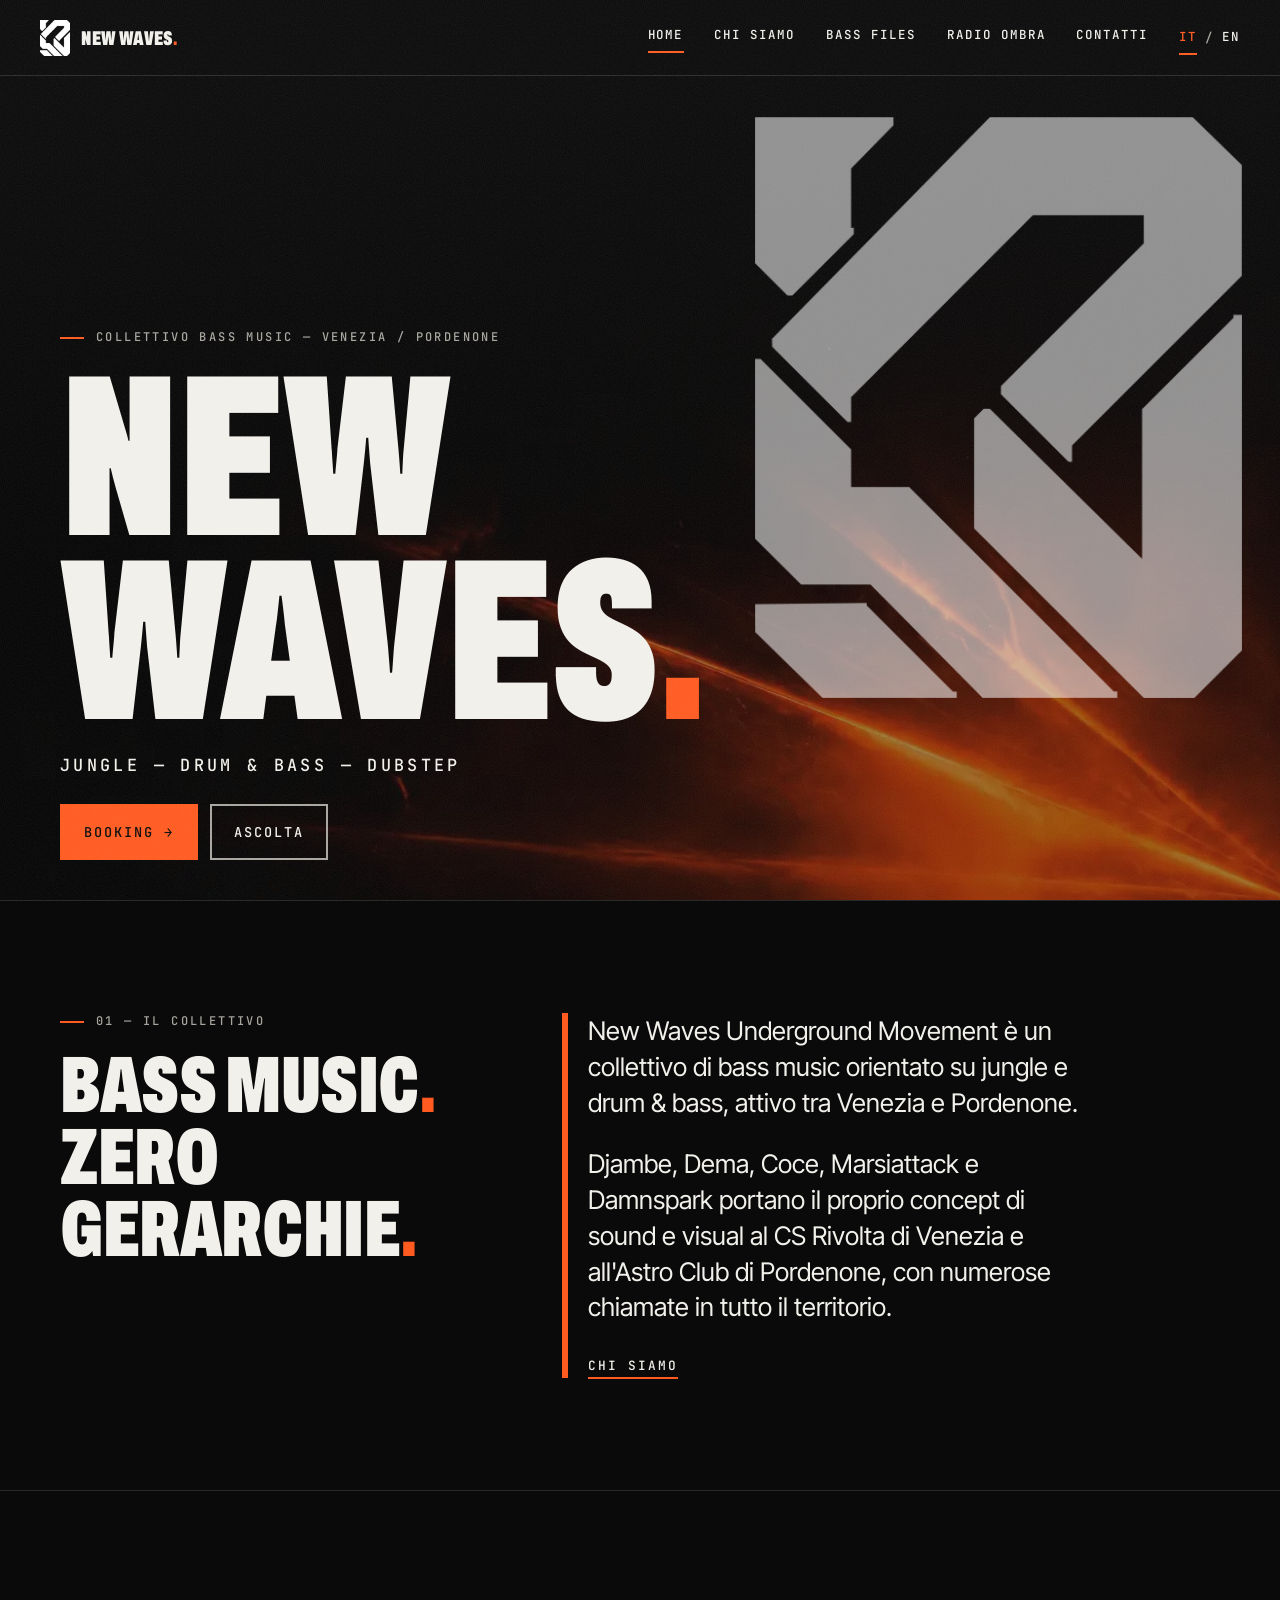
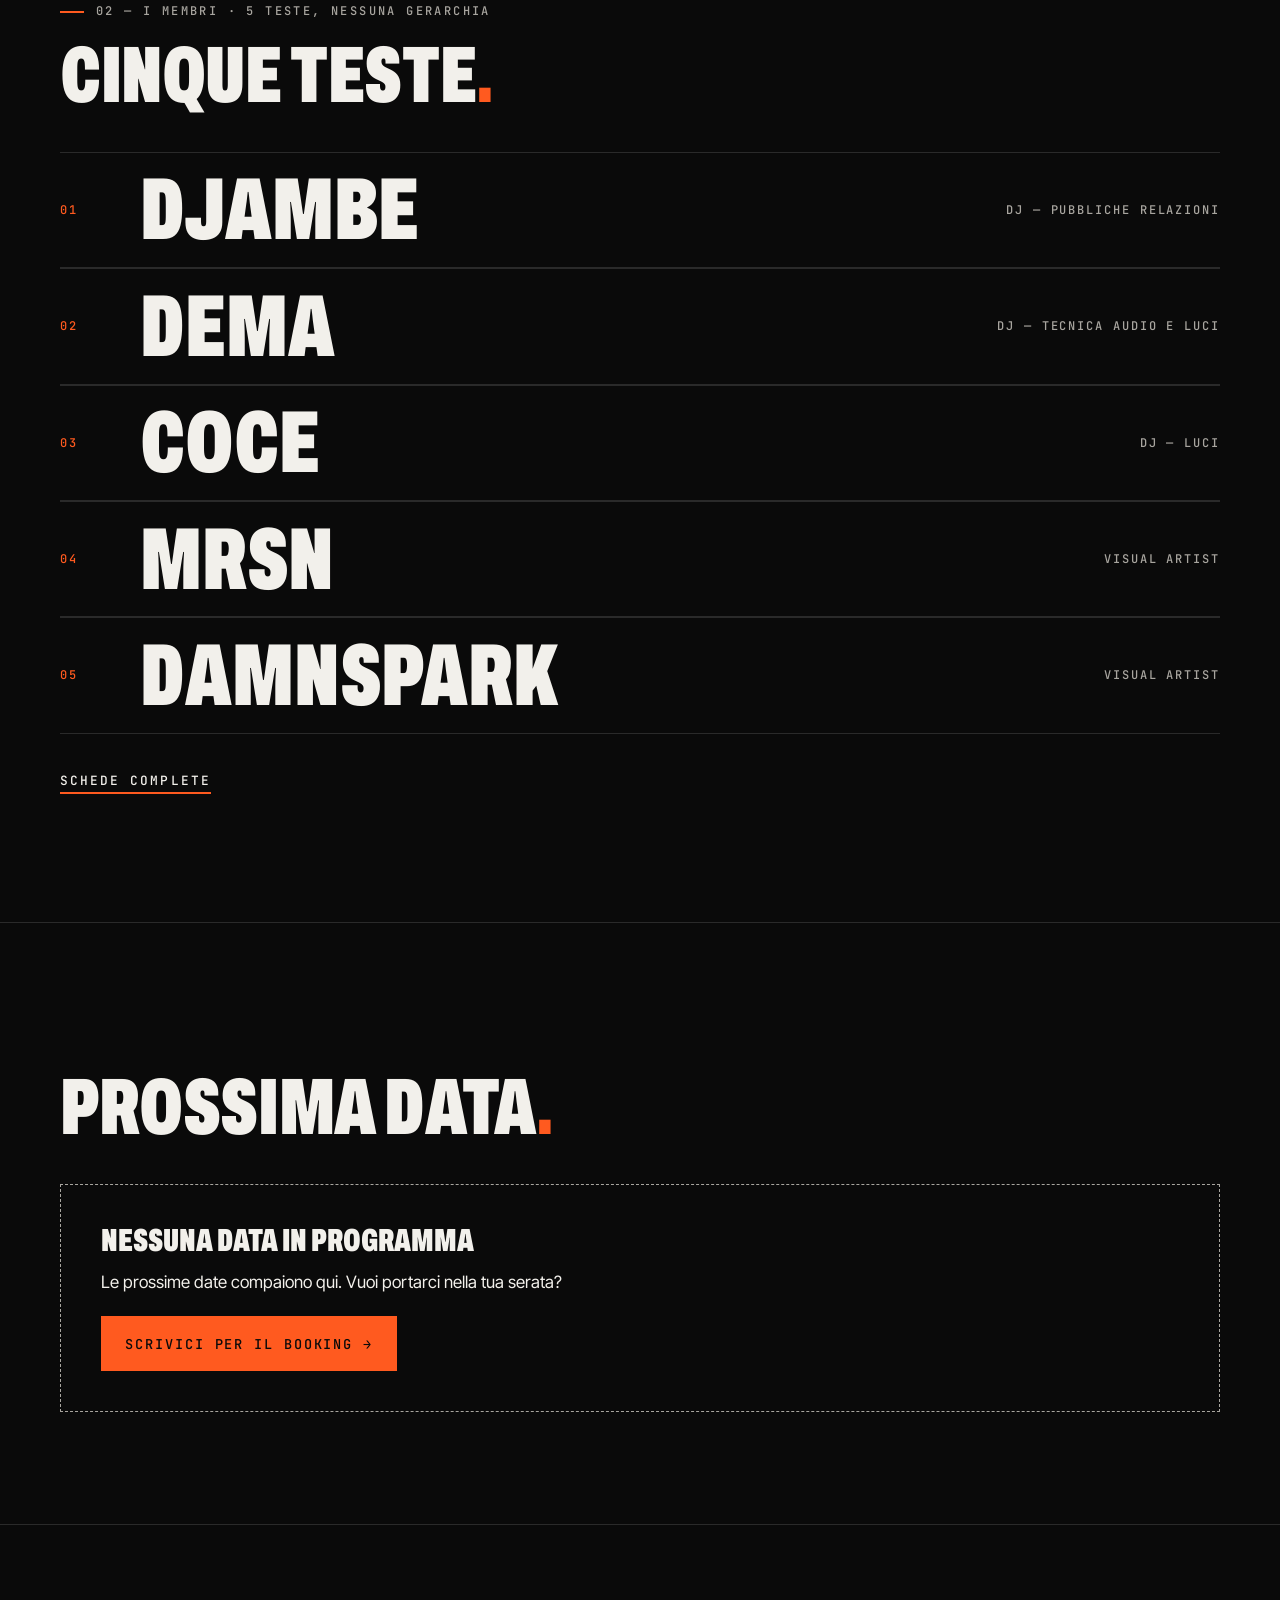
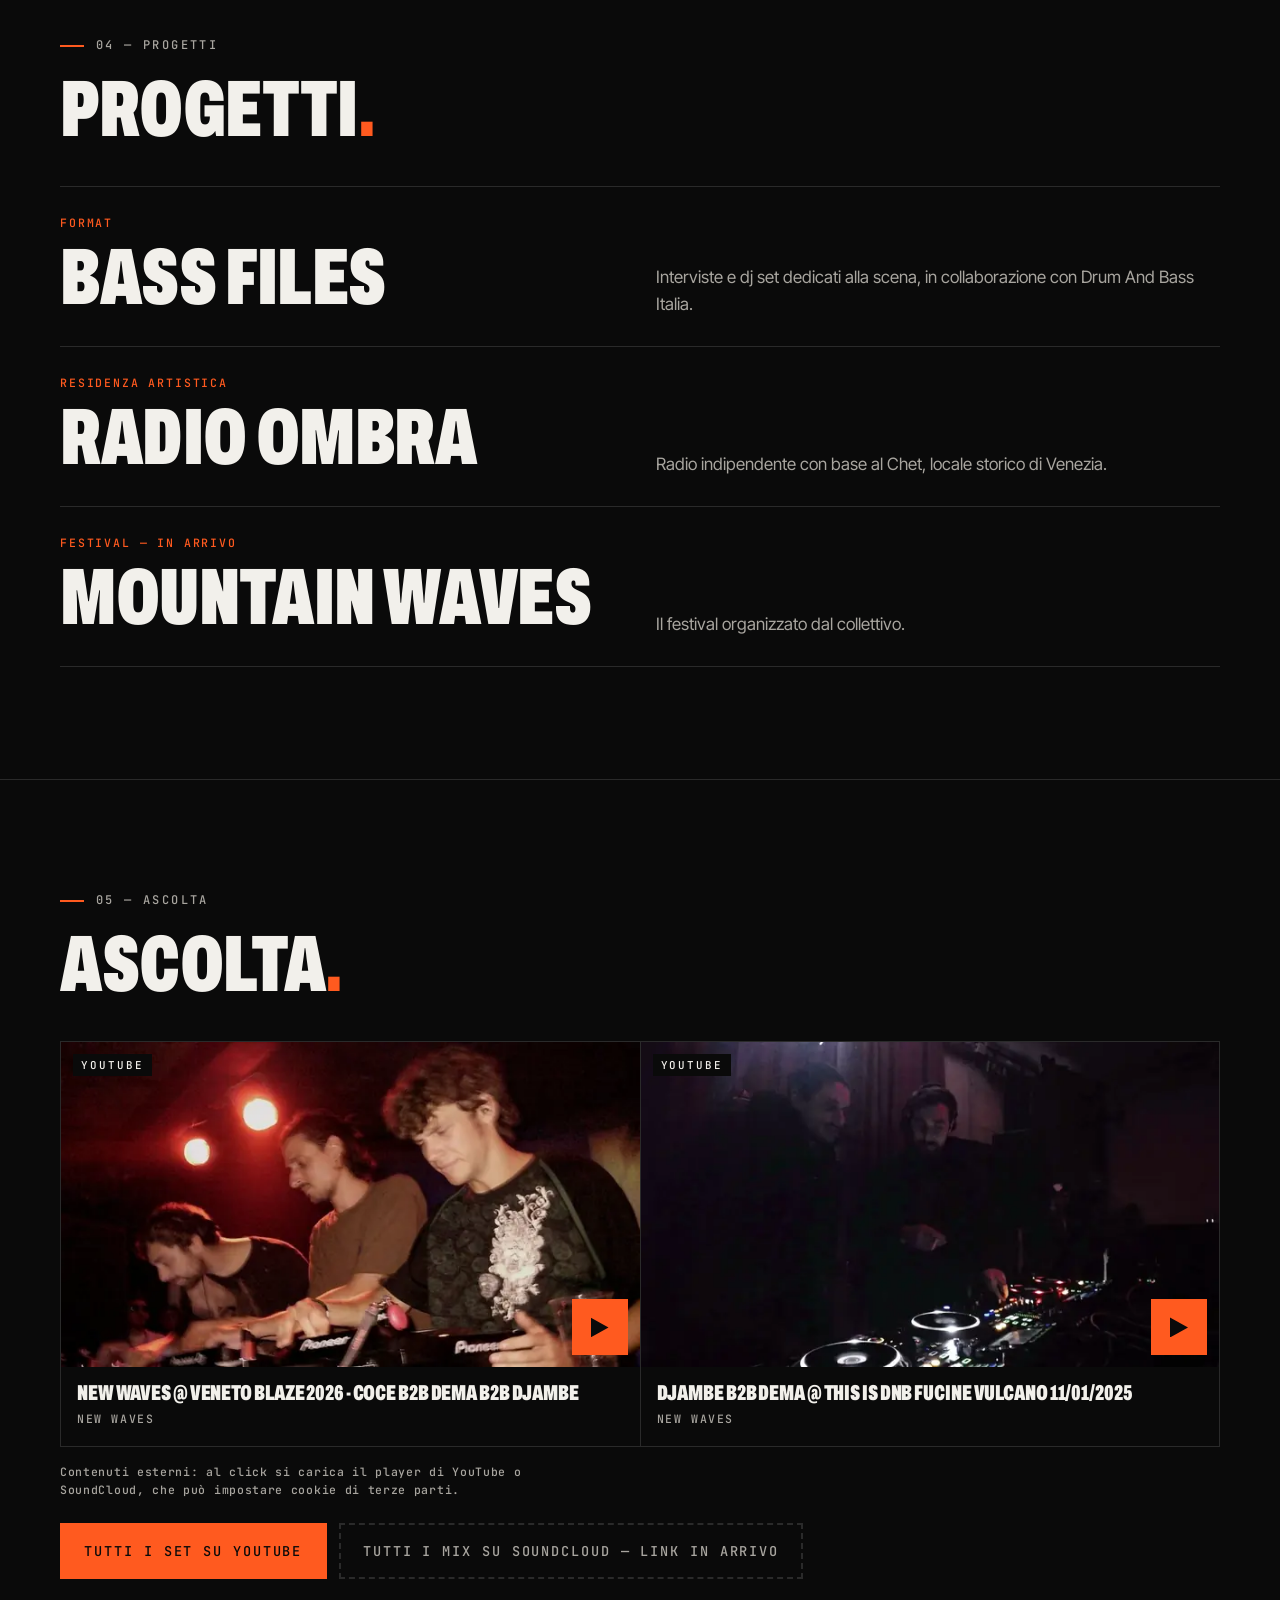
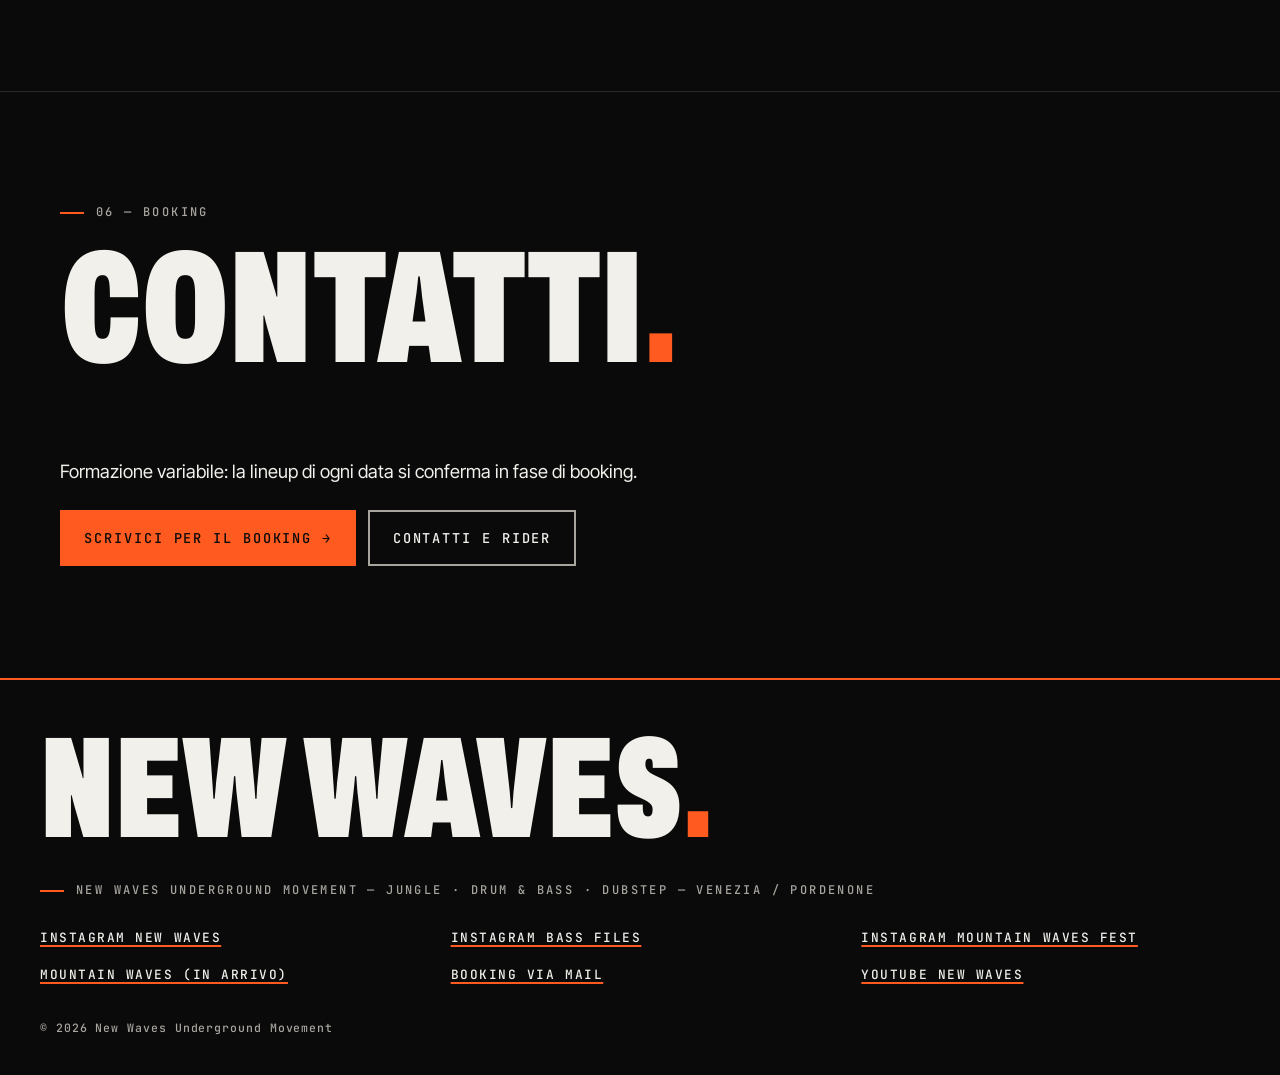
==== commit 95731b05: "traduzione inglese" ====
--- a/index.html
+++ b/index.html
@@ -3,43 +3,138 @@
 <head>
   <meta charset="utf-8" />
   <meta name="viewport" content="width=device-width, initial-scale=1" />
-  <title>New Waves — Jungle, Drum & Bass, Dubstep tra Venezia e Pordenone</title>
-  <meta name="description" content="Collettivo bass music tra Venezia e Pordenone: jungle, drum & bass, dubstep. Membri, progetti, set e booking." />
+  <title>New Waves — Collettivo bass music a Venezia e Pordenone</title>
+  <meta name="description" content="New Waves Underground Movement è un collettivo di bass music attivo tra Venezia e Pordenone: jungle, drum &amp; bass, dubstep. Membri, progetti, set e booking." />
   
   <meta name="theme-color" content="#0A0A0A" />
   <link rel="canonical" href="https://DOMINIO.TLD/" />
+  <link rel="alternate" hreflang="it" href="https://DOMINIO.TLD/" />
+  <link rel="alternate" hreflang="en" href="https://DOMINIO.TLD/en/" />
+  <link rel="alternate" hreflang="x-default" href="https://DOMINIO.TLD/" />
   <!-- Open Graph / Twitter -->
   <meta property="og:type" content="website" />
+  <meta property="og:site_name" content="New Waves Underground Movement" />
   <meta property="og:locale" content="it_IT" />
-  <meta property="og:title" content="New Waves — Jungle, Drum & Bass, Dubstep tra Venezia e Pordenone" />
-  <meta property="og:description" content="Collettivo bass music tra Venezia e Pordenone: jungle, drum & bass, dubstep. Membri, progetti, set e booking." />
+  <meta property="og:locale:alternate" content="en_GB" />
+  <meta property="og:title" content="New Waves — Collettivo bass music a Venezia e Pordenone" />
+  <meta property="og:description" content="New Waves Underground Movement è un collettivo di bass music attivo tra Venezia e Pordenone: jungle, drum &amp; bass, dubstep. Membri, progetti, set e booking." />
   <meta property="og:url" content="https://DOMINIO.TLD/" />
   <meta property="og:image" content="https://DOMINIO.TLD/assets/img/og/og-default.jpg" /> <!-- TODO: creare 1200x630 -->
   <meta name="twitter:card" content="summary_large_image" />
   <link rel="icon" href="assets/icons/favicon.svg" type="image/svg+xml" /> <!-- TODO: creare favicon -->
   <link rel="stylesheet" href="css/style.css" />
   <link rel="preload" href="assets/fonts/archivo-var.woff2" as="font" type="font/woff2" crossorigin />
+  <script type="application/ld+json">
+{
+  "@context": "https://schema.org",
+  "@graph": [
+    {
+      "@type": "WebSite",
+      "@id": "https://DOMINIO.TLD/#website",
+      "url": "https://DOMINIO.TLD/",
+      "name": "New Waves Underground Movement",
+      "alternateName": "New Waves",
+      "inLanguage": "it-IT",
+      "publisher": {
+        "@id": "https://DOMINIO.TLD/#group"
+      }
+    },
+    {
+      "@type": "MusicGroup",
+      "@id": "https://DOMINIO.TLD/#group",
+      "name": "New Waves Underground Movement",
+      "alternateName": "New Waves",
+      "url": "https://DOMINIO.TLD/",
+      "description": "Collettivo di bass music orientato su jungle e drum & bass, attivo tra Venezia e Pordenone.",
+      "logo": {
+        "@type": "ImageObject",
+        "url": "https://DOMINIO.TLD/assets/img/brand/logo-mark.png",
+        "width": 1656,
+        "height": 1977
+      },
+      "genre": [
+        "Jungle",
+        "Drum & Bass",
+        "Dubstep"
+      ],
+      "areaServed": [
+        {
+          "@type": "City",
+          "name": "Venezia"
+        },
+        {
+          "@type": "City",
+          "name": "Pordenone"
+        }
+      ],
+      "sameAs": [
+        "https://instagram.com/newwaves_um",
+        "https://instagram.com/mountainwavesfest",
+        "https://instagram.com/bass_files_italia"
+      ],
+      "member": [
+        {
+          "@type": "Person",
+          "@id": "https://DOMINIO.TLD/chi-siamo/#djambe",
+          "name": "Djambe",
+          "url": "https://DOMINIO.TLD/chi-siamo/#djambe"
+        },
+        {
+          "@type": "Person",
+          "@id": "https://DOMINIO.TLD/chi-siamo/#dema",
+          "name": "Dema",
+          "url": "https://DOMINIO.TLD/chi-siamo/#dema"
+        },
+        {
+          "@type": "Person",
+          "@id": "https://DOMINIO.TLD/chi-siamo/#coce",
+          "name": "Coce",
+          "url": "https://DOMINIO.TLD/chi-siamo/#coce"
+        },
+        {
+          "@type": "Person",
+          "@id": "https://DOMINIO.TLD/chi-siamo/#mrsn",
+          "name": "MRSN",
+          "url": "https://DOMINIO.TLD/chi-siamo/#mrsn"
+        },
+        {
+          "@type": "Person",
+          "@id": "https://DOMINIO.TLD/chi-siamo/#damnspark",
+          "name": "Damnspark",
+          "url": "https://DOMINIO.TLD/chi-siamo/#damnspark"
+        }
+      ],
+      "contactPoint": {
+        "@type": "ContactPoint",
+        "contactType": "booking",
+        "email": "newwavesundergroundmovement@gmail.com",
+        "availableLanguage": "it"
+      }
+    }
+  ]
+}
+  </script>
   <script src="js/main.js" defer></script>
 </head>
 <body data-page="home">
   <!-- HEADER: tenere identico in tutte le pagine (cambia solo aria-current e il prefisso dei percorsi) -->
   <a class="skip-link" href="#main">Vai al contenuto</a>
   <header class="site-header">
-    <a class="brand" href="./" aria-label="New Waves — Home">
-      <img src="assets/img/brand/logo-mark-96.webp" width="30" height="36" alt="" />
+    <a class="brand" href="././" aria-label="New Waves — Home">
+      <img src="assets/img/brand/logo-mark-96.webp" width="30" height="36" alt="" aria-hidden="true" />
       <span class="brand__name">NEW WAVES<span class="dot">.</span></span>
     </a>
     <button class="nav-toggle" type="button" aria-expanded="false" aria-controls="site-nav">Menu</button>
     <nav id="site-nav" class="site-nav" aria-label="Principale">
-      <ul><li><a href="./" aria-current="page">Home</a></li><li><a href="./chi-siamo/">Chi siamo</a></li><li><a href="./bass-files/">Bass Files</a></li><li><a href="./radio-ombra/">Radio Ombra</a></li><li><a href="./contatti/">Contatti</a></li></ul>
+      <ul><li><a href="././" aria-current="page">Home</a></li><li><a href="./chi-siamo/">Chi siamo</a></li><li><a href="./bass-files/">Bass Files</a></li><li><a href="./radio-ombra/">Radio Ombra</a></li><li><a href="./contatti/">Contatti</a></li><li class="lang-switch"><span aria-current="true">IT</span><span class="lang-switch__sep" aria-hidden="true">/</span><a href="./en/" lang="en" hreflang="en" aria-label="Switch language: English">EN</a></li></ul>
     </nav>
   </header>
 
   <main id="main">
     <!-- HERO: texture arancione su nero, titolo gigante, marchio ritagliato -->
     <section class="hero" aria-labelledby="hero-title">
-      <img class="hero__bg" src="assets/img/hero/hero-orange-1400.webp" srcset="assets/img/hero/hero-orange-800.webp 800w, assets/img/hero/hero-orange-1400.webp 1400w, assets/img/hero/hero-orange.webp 2048w" sizes="100vw" width="2048" height="1152" alt="" fetchpriority="high" decoding="async" />
-      <img class="hero__mark" src="assets/img/brand/logo-mark.webp" width="1000" height="1194" alt="" />
+      <img class="hero__bg" src="assets/img/hero/hero-orange-1400.webp" srcset="assets/img/hero/hero-orange-800.webp 800w, assets/img/hero/hero-orange-1400.webp 1400w, assets/img/hero/hero-orange.webp 2048w" sizes="100vw" width="2048" height="1152" alt="" aria-hidden="true" fetchpriority="high" decoding="async" />
+      <img class="hero__mark" src="assets/img/brand/logo-mark.webp" width="1000" height="1194" alt="" aria-hidden="true" />
       <p class="label">Collettivo bass music — Venezia / Pordenone</p>
       <h1 id="hero-title">NEW<br />WAVES<span class="dot">.</span></h1>
       <p class="hero__sub">Jungle — Drum &amp; Bass — Dubstep</p>
@@ -69,7 +164,8 @@
       <p class="section-foot"><a class="link-arrow" href="chi-siamo/">Schede complete</a></p>
     </section>
 
-    <section aria-labelledby="prossimo"><p class="label">03 — Prossimo evento</p><h2 id="prossimo">Prossima data<span class="dot">.</span></h2><div data-events="next"></div></section>
+    <section aria-labelledby="prossimo"><p class="label">03 — Prossimo evento</p><h2 id="prossimo">Prossima data<span class="dot">.</span></h2><div data-events="next"></div>
+      <noscript><p>Le prossime date sono sull'<a href="https://instagram.com/newwaves_um" target="_blank" rel="noopener">Instagram di New Waves</a>.</p></noscript></section>
 
     <section aria-labelledby="progetti"><p class="label">04 — Progetti</p><h2 id="progetti">Progetti<span class="dot">.</span></h2>
       <ul class="project-list">
@@ -81,9 +177,10 @@
 
     <section aria-labelledby="ascolta"><p class="label">05 — Ascolta</p><h2 id="ascolta">Ascolta<span class="dot">.</span></h2>
       <div class="media-grid" data-media data-media-tag="collettivo" data-media-limit="4"></div>
+      <noscript><p>Per ascoltare i set serve JavaScript: li trovi sul <a href="https://www.youtube.com/@Newwaves_undergroundmovement" target="_blank" rel="noopener">canale YouTube di New Waves</a>.</p></noscript>
       <div class="btn-row">
-        <a class="btn" data-channel="youtube" data-channel-label="Tutti i set su YouTube" rel="noopener">Tutti i set su YouTube</a>
-        <a class="btn btn--ghost" data-channel="soundcloud" data-channel-label="Tutti i mix su SoundCloud" rel="noopener">Tutti i mix su SoundCloud</a>
+        <a class="btn" href="https://www.youtube.com/@Newwaves_undergroundmovement" target="_blank" rel="noopener" data-channel="youtube" data-channel-label="Tutti i set su YouTube">Tutti i set su YouTube</a>
+        <a class="btn btn--ghost" data-channel="soundcloud" data-channel-label="Tutti i mix su SoundCloud">Tutti i mix su SoundCloud</a>
       </div>
     </section>
 
@@ -101,7 +198,7 @@
       <li><a href="https://instagram.com/newwaves_um" target="_blank" rel="noopener">Instagram New Waves</a></li>
       <li><a href="https://instagram.com/bass_files_italia" target="_blank" rel="noopener">Instagram Bass Files</a></li>
       <li><a href="https://instagram.com/mountainwavesfest" target="_blank" rel="noopener">Instagram Mountain Waves Fest</a></li>
-      <li><a href="mountain-waves/">Mountain Waves (in arrivo)</a></li>
+      <li><a href="./mountain-waves/">Mountain Waves (in arrivo)</a></li>
       <li><a href="mailto:newwavesundergroundmovement@gmail.com?subject=Booking%20New%20Waves">Booking via mail</a></li>
       <li><a href="https://www.youtube.com/@Newwaves_undergroundmovement" target="_blank" rel="noopener">YouTube New Waves</a></li>
       <!-- TODO: link canale SoundCloud (da data/media.json -> channels) -->
--- a/css/style.css
+++ b/css/style.css
@@ -28,8 +28,12 @@
   --c-bg-2: #141414;
   --c-line: #2a2a2a;
   --c-text: #f2f0eb;
-  --c-text-dim: #a8a59f;       /* ≈ 7.6:1 su nero */
-  --c-accent: #ff5a1f;         /* ≈ 6.6:1 su nero; testo scuro su arancione ≈ 6.6:1 */
+  --c-text-dim: #a8a59f;       /* 8.1:1 su nero, 7.5:1 su --c-bg-2 */
+  --c-accent: #ff5a1f;         /* 6.3:1 su nero; testo scuro su arancione 6.3:1 */
+  --c-accent-a12: rgba(255, 90, 31, .12); /* righe diagonali degli slot foto */
+  --c-accent-a10: rgba(255, 90, 31, .1);  /* righe diagonali delle anteprime media */
+  --c-bg-a0: rgba(10, 10, 10, 0);         /* --c-bg trasparente (sfumatura hero) */
+  --c-black: #000;                        /* fondo del player in riproduzione */
 
   /* tipografia */
   --f-display: "Archivo", "Arial Narrow", "Helvetica Neue", Arial, sans-serif;
@@ -49,7 +53,7 @@
   --radius: 0;
   --bar: 6px;                  /* spessore barre arancioni */
 }
-@media (min-width: 768px) { :root { --header-h: 76px; } }
+@media (min-width: 768px) { :root { --header-h: 76px; --fs-display: min(18vw, 17rem); } }
 
 /* 3. BASE --------------------------------------------------------------- */
 *, *::before, *::after { box-sizing: border-box; }
@@ -88,10 +92,11 @@
 
 /* 4. LAYOUT ------------------------------------------------------------- */
 main { padding-top: var(--header-h); }
-.wrap { max-width: var(--max); margin-inline: auto; padding-inline: var(--gutter); }
-main > section { border-top: 1px solid var(--c-line); padding-block: clamp(3rem, 9vw, 7rem); }
 /* contenuto allineato alla colonna centrale (--max) senza centrare i singoli blocchi */
-main > section { padding-inline: max(var(--gutter), calc((100% - var(--max)) / 2 + var(--gutter))); }
+main > section {
+  border-top: 1px solid var(--c-line); padding-block: clamp(3rem, 9vw, 7rem);
+  padding-inline: max(var(--gutter), calc((100% - var(--max)) / 2 + var(--gutter)));
+}
 .skip-link { position: absolute; left: -999px; top: 0; background: var(--c-accent); color: var(--c-bg); padding: .75rem 1rem; z-index: 100; font-weight: 700; }
 .skip-link:focus { left: 0; color: var(--c-bg); }
 
@@ -102,7 +107,7 @@
   display: flex; align-items: center; justify-content: space-between;
   padding-inline: var(--gutter); background: var(--c-bg); border-bottom: 1px solid var(--c-line);
 }
-.brand { display: flex; align-items: center; gap: .7rem; text-decoration: none; }
+.brand { display: flex; align-items: center; gap: .7rem; min-height: 44px; text-decoration: none; }
 .brand img { height: 36px; width: auto; }
 .brand__name { font: 900 1.25rem/1 var(--f-display); font-stretch: 62%; letter-spacing: .02em; }
 .brand:hover { color: var(--c-text); }
@@ -118,6 +123,10 @@
   min-height: 44px;
 }
 .nav-toggle[aria-expanded="true"] { background: var(--c-accent); border-color: var(--c-accent); color: var(--c-bg); }
+@media (min-width: 768px) { /* tablet touch: area di tocco del menu a 44px, aspetto invariato */
+  .site-nav a { position: relative; }
+  .site-nav a::after { content: ""; position: absolute; inset: -.3rem 0; }
+}
 @media (max-width: 767px) {
   .nav-toggle { display: inline-block; }
   .site-nav { position: fixed; inset: var(--header-h) 0 0 0; background: var(--c-bg); padding: 1.5rem var(--gutter); display: none; overflow-y: auto; }
@@ -131,7 +140,7 @@
 /* bottoni */
 .btn {
   display: inline-flex; align-items: center; gap: .6rem; background: var(--c-accent); color: var(--c-bg);
-  font: 500 .85rem var(--f-mono); letter-spacing: .14em; text-transform: uppercase; font-weight: 500;
+  font: 500 .85rem var(--f-mono); letter-spacing: .14em; text-transform: uppercase;
   padding: 1.05rem 1.4rem; min-height: 48px; text-decoration: none; border: 2px solid var(--c-accent); border-radius: var(--radius);
   transition: background .15s, color .15s;
 }
@@ -140,15 +149,16 @@
 .btn--ghost:hover { background: var(--c-accent); border-color: var(--c-accent); color: var(--c-bg); }
 .btn--off { transition: none; background: transparent; border-style: dashed; border-color: var(--c-line); color: var(--c-text-dim); cursor: default; }
 .btn-row { display: flex; flex-wrap: wrap; gap: .75rem; margin-top: 1.5rem; }
-.link-arrow { font: 500 .8rem var(--f-mono); letter-spacing: .16em; text-transform: uppercase; text-decoration: none; border-bottom: 2px solid var(--c-accent); padding-bottom: .2rem; }
+.link-arrow { position: relative; font: 500 .8rem var(--f-mono); letter-spacing: .16em; text-transform: uppercase; text-decoration: none; border-bottom: 2px solid var(--c-accent); padding-bottom: .2rem; }
+/* area di tocco: i link piccoli restano com'erano, ma l'area cliccabile arriva a 44px di altezza */
+.link-arrow::after, .venue__where a::after { content: ""; position: absolute; inset: -.875rem 0; }
 
 /* slot foto (le foto arrivano dopo; specifiche in assets/img/README.md — TODO) */
 .photo-slot {
   position: relative; aspect-ratio: 4 / 5; background: var(--c-bg-2); border: 1px solid var(--c-line); overflow: hidden;
   display: flex; align-items: flex-end; padding: .75rem;
-  background-image: repeating-linear-gradient(135deg, transparent 0 14px, rgba(255,90,31,.12) 14px 16px);
-}
-.photo-slot span { font: 500 .68rem var(--f-mono); letter-spacing: .18em; text-transform: uppercase; color: var(--c-text-dim); }
+  background-image: repeating-linear-gradient(135deg, transparent 0 14px, var(--c-accent-a12) 14px 16px);
+}
 .photo-slot img { position: absolute; inset: 0; width: 100%; height: 100%; object-fit: cover; filter: grayscale(1) contrast(1.1); } /* foto sempre in bianco e nero */
 
 /* media / facade (YouTube, SoundCloud) */
@@ -158,15 +168,17 @@
 .facade {
   position: relative; aspect-ratio: 16 / 9; width: 100%; padding: 0; border: 0; color: inherit; text-align: left; cursor: pointer;
   background: var(--c-bg-2); overflow: hidden; display: block;
-  background-image: repeating-linear-gradient(135deg, transparent 0 14px, rgba(255,90,31,.1) 14px 16px);
+  background-image: repeating-linear-gradient(135deg, transparent 0 14px, var(--c-accent-a10) 14px 16px);
 }
 .facade img { position: absolute; inset: 0; width: 100%; height: 100%; object-fit: cover; } /* miniature a colori */
 .facade__plat { position: absolute; left: .75rem; top: .75rem; font: 500 .68rem var(--f-mono); letter-spacing: .18em; text-transform: uppercase; background: var(--c-bg); padding: .25rem .5rem; }
 .facade__play { position: absolute; right: .75rem; bottom: .75rem; width: 56px; height: 56px; background: var(--c-accent); display: grid; place-items: center; transition: background .15s; }
 .facade__play::after { content: ""; width: 18px; height: 20px; background: var(--c-bg); clip-path: polygon(0 0, 0 100%, 100% 50%); }
 .facade:hover .facade__play { background: var(--c-text); }
+.facade:focus-visible { outline-offset: -2px; } /* focus dentro il riquadro: nel carosello il bordo esterno veniva tagliato a sinistra */
+.facade:focus-visible::after { content: ""; position: absolute; inset: 0; border: 2px solid var(--c-accent); pointer-events: none; }
 .facade iframe { position: absolute; inset: 0; width: 100%; height: 100%; border: 0; }
-.facade--playing { cursor: auto; background: #000; }
+.facade--playing { cursor: auto; background: var(--c-black); }
 .facade--empty { cursor: default; display: grid; place-items: center; }
 .facade--empty .facade__empty { font: 500 .8rem var(--f-mono); letter-spacing: .18em; text-transform: uppercase; color: var(--c-text-dim); }
 .media-meta { padding: 1rem 1rem 1.25rem; }
@@ -190,7 +202,6 @@
 @media (min-width: 768px) { .event { grid-template-columns: 12rem 1fr; } }
 .event__date { font: 500 .9rem var(--f-mono); letter-spacing: .14em; color: var(--c-accent); margin: 0; }
 .event h3 { margin: 0 0 .25rem; }
-.event h3 a { text-decoration: none; }
 .event__flyer { grid-column: 1 / -1; max-width: 360px; width: 100%; height: auto; aspect-ratio: 4 / 5; object-fit: cover; filter: grayscale(1) contrast(1.1); }
 .event p { margin: 0; }
 .empty { border: 1px dashed var(--c-text-dim); padding: clamp(1.25rem, 4vw, 2.5rem); }
@@ -204,7 +215,7 @@
 .footer-links { list-style: none; display: grid; grid-template-columns: 1fr; gap: .5rem 2rem; padding: 0; margin: 1.5rem auto; }
 @media (min-width: 480px) { .footer-links { grid-template-columns: repeat(2, 1fr); } }
 @media (min-width: 1100px) { .footer-links { grid-template-columns: repeat(3, 1fr); } }
-.footer-links a { font: 500 .8rem var(--f-mono); letter-spacing: .12em; text-transform: uppercase; display: inline-block; padding-block: .35rem; }
+.footer-links a { font: 500 .8rem var(--f-mono); letter-spacing: .12em; text-transform: uppercase; display: inline-block; padding-block: .6rem; margin-block: -.25rem; } /* area di tocco 36px: il massimo senza sovrapporre le righe (vedi docs/AUDIT-TECNICO.md) */
 .legal { font: 500 .72rem var(--f-mono); letter-spacing: .08em; color: var(--c-text-dim); margin: 2rem auto 0; max-width: var(--max); }
 
 /* reveal allo scroll (la classe la aggiunge il JS solo sotto il fold) */
@@ -215,19 +226,19 @@
 /* hero home */
 .hero {
   position: relative; min-height: min(calc(100svh - var(--header-h)), 52rem); display: flex; flex-direction: column; justify-content: flex-end;
-  border-top: 0 !important; overflow: hidden; padding-block: 2rem 2.5rem !important;
+  border-top: 0; overflow: hidden; padding-block: 2rem 2.5rem;
 }
 .hero__bg { position: absolute; inset: 0; width: 100%; height: 100%; object-fit: cover; object-position: 70% 100%; z-index: -2; opacity: .6; } /* texture meno luminosa: più nero sotto */
-.hero::before { content: ""; position: absolute; inset: 0; z-index: -1; background: linear-gradient(to top, rgba(10,10,10,0) 40%, var(--c-bg) 100%); } /* sfuma verso il nero in alto */
+.hero::before { content: ""; position: absolute; inset: 0; z-index: -1; background: linear-gradient(to top, var(--c-bg-a0) 40%, var(--c-bg) 100%); } /* sfuma verso il nero in alto */
 .hero__mark {
   position: absolute; z-index: -1; right: -16%; top: 3%; width: 68vw; max-width: 560px; height: auto;
-  mix-blend-mode: normal; opacity: .22; /* mobile: molto più tenue, non disturba il titolo */
+  opacity: .22; /* mobile: molto più tenue, non disturba il titolo */
 }
 .hero > :not(img) { width: 100%; min-width: 0; }
 .hero h1 { font-size: var(--fs-display); line-height: .8; margin: 0 0 1.25rem; }
 .hero__sub { font: 500 clamp(.78rem, 2.6vw, 1.05rem) var(--f-mono); letter-spacing: .2em; text-transform: uppercase; margin: 0 0 1.75rem; }
 .hero .btn-row { margin-top: 0; }
-@media (min-width: 768px) { :root { --fs-display: min(18vw, 17rem); } .hero__mark { right: 3%; top: 5%; width: 38vw; max-width: 520px; opacity: .55; } }
+@media (min-width: 768px) { .hero__mark { right: 3%; top: 5%; width: 38vw; max-width: 520px; opacity: .55; } }
 
 /* sezione con barra arancione laterale (manifesto) */
 .manifesto { display: grid; gap: 2rem; }
@@ -259,7 +270,7 @@
 .project h3 a { text-decoration: none; }
 .project h3 a::after { content: ""; position: absolute; inset: 0; } /* tutta la riga cliccabile */
 .project p { margin: 0; color: var(--c-text-dim); }
-.project__tag { font: 500 .72rem var(--f-mono); letter-spacing: .16em; text-transform: uppercase; color: var(--c-accent) !important; }
+.project .project__tag { font: 500 .72rem var(--f-mono); letter-spacing: .16em; text-transform: uppercase; color: var(--c-accent); }
 @media (min-width: 768px) { .project { grid-template-columns: 1fr 1fr; align-items: end; } .project__tag { grid-column: 1 / -1; } }
 
 
@@ -311,6 +322,7 @@
 .venue-list li:last-child { border-bottom: 1px solid var(--c-line); }
 .venue-list h3 { margin: 0; font-size: clamp(2rem, 7vw, 3.25rem); }
 .venue__where { margin: 0; font: 500 .78rem var(--f-mono); letter-spacing: .14em; text-transform: uppercase; color: var(--c-text-dim); }
+.venue__where a { position: relative; }
 @media (min-width: 768px) { .venue-list li { grid-template-columns: 1fr 1fr; align-items: baseline; } }
 
 /* specifiche tecniche */
@@ -336,24 +348,31 @@
     .bf-bg__nw { width: 760px; left: -280px; top: 6rem; opacity: .07; }
     .bf-bg__dnb { width: 760px; right: -280px; top: calc(6rem + 73px); }
   }
-  /* variante B: griglia di loghi alternati (attivabile con class="bf-bg bf-bg--grid" sul contenitore) */
-  .bf-bg--grid span { display: none; }
-  .bf-bg--grid { background: repeating-linear-gradient(90deg, transparent 0 calc(33.33% - 1px), var(--c-line) calc(33.33% - 1px) 33.33%); }
 }
 /* lockup di collaborazione: linea arancione + × + testo visibile */
 .bf-collab { display: flex; align-items: center; gap: .75rem; font: 500 var(--fs-label)/1.4 var(--f-mono); letter-spacing: .2em; text-transform: uppercase; color: var(--c-text-dim); margin: 1.5rem 0 0; }
 .bf-collab::before { content: ""; flex: 0 0 2.5rem; height: 2px; background: var(--c-accent); }
 .bf-collab__x { color: var(--c-accent); font-size: 1.1rem; }
-/* immagine conduttori: illustrazione quadrata, colori originali (per il bianco e nero: class="bf-figure bf-figure--bw") */
+/* immagine conduttori: illustrazione quadrata, colori originali */
 .bf-figure { margin: 2rem 0 0; max-width: 520px; }
 .bf-figure .photo-slot { aspect-ratio: 1; padding: 0; }
 .bf-figure .photo-slot img { filter: none; object-fit: contain; }
-.bf-figure--bw .photo-slot img { filter: grayscale(1) contrast(1.1); }
 .bf-figure figcaption { margin-top: .75rem; }
 
 /* booking CTA */
 .cta-booking h2 { font-size: clamp(3rem, 14vw, 10rem); line-height: .85; }
 .cta-booking p:not(.label) { font-size: 1.15rem; }
+
+
+/* selettore lingua IT / EN (micro-label mono, lingua attiva in arancione) */
+.site-nav .lang-switch { display: flex; align-items: center; gap: .5rem; font: 500 .78rem var(--f-mono); letter-spacing: .16em; text-transform: uppercase; }
+.site-nav .lang-switch a { font: inherit; letter-spacing: inherit; }
+.lang-switch [aria-current="true"] { color: var(--c-accent); border-bottom: 2px solid var(--c-accent); padding-block: .5rem; }
+.lang-switch__sep { color: var(--c-text-dim); }
+@media (max-width: 767px) {
+  .site-nav li.lang-switch { border-bottom: 0; padding-top: 1.25rem; }
+  .site-nav .lang-switch a, .lang-switch [aria-current="true"] { display: inline-block; font: 500 .9rem var(--f-mono); letter-spacing: .16em; padding-block: .75rem; min-height: 44px; }
+}
 
 /* 7. UTILITY ------------------------------------------------------------ */
 .page-404 { min-height: 100vh; display: grid; align-content: center; }
